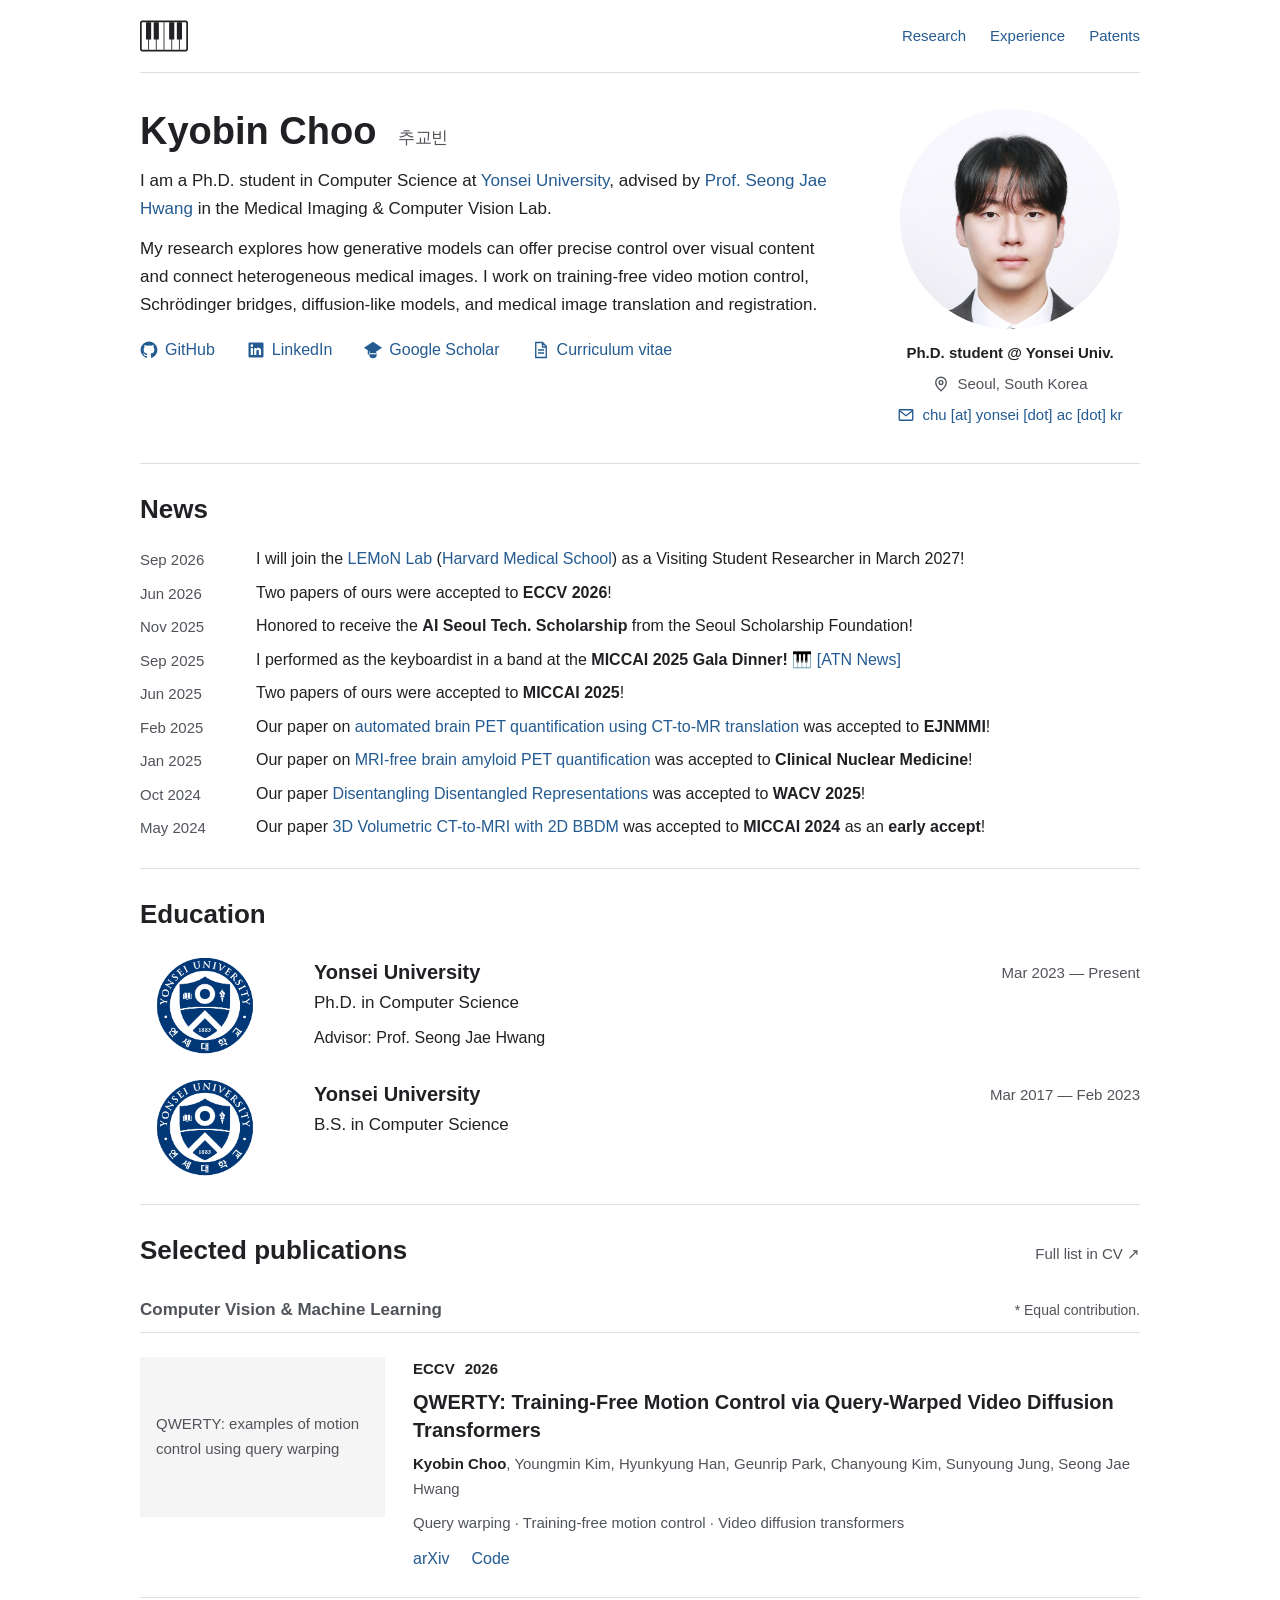
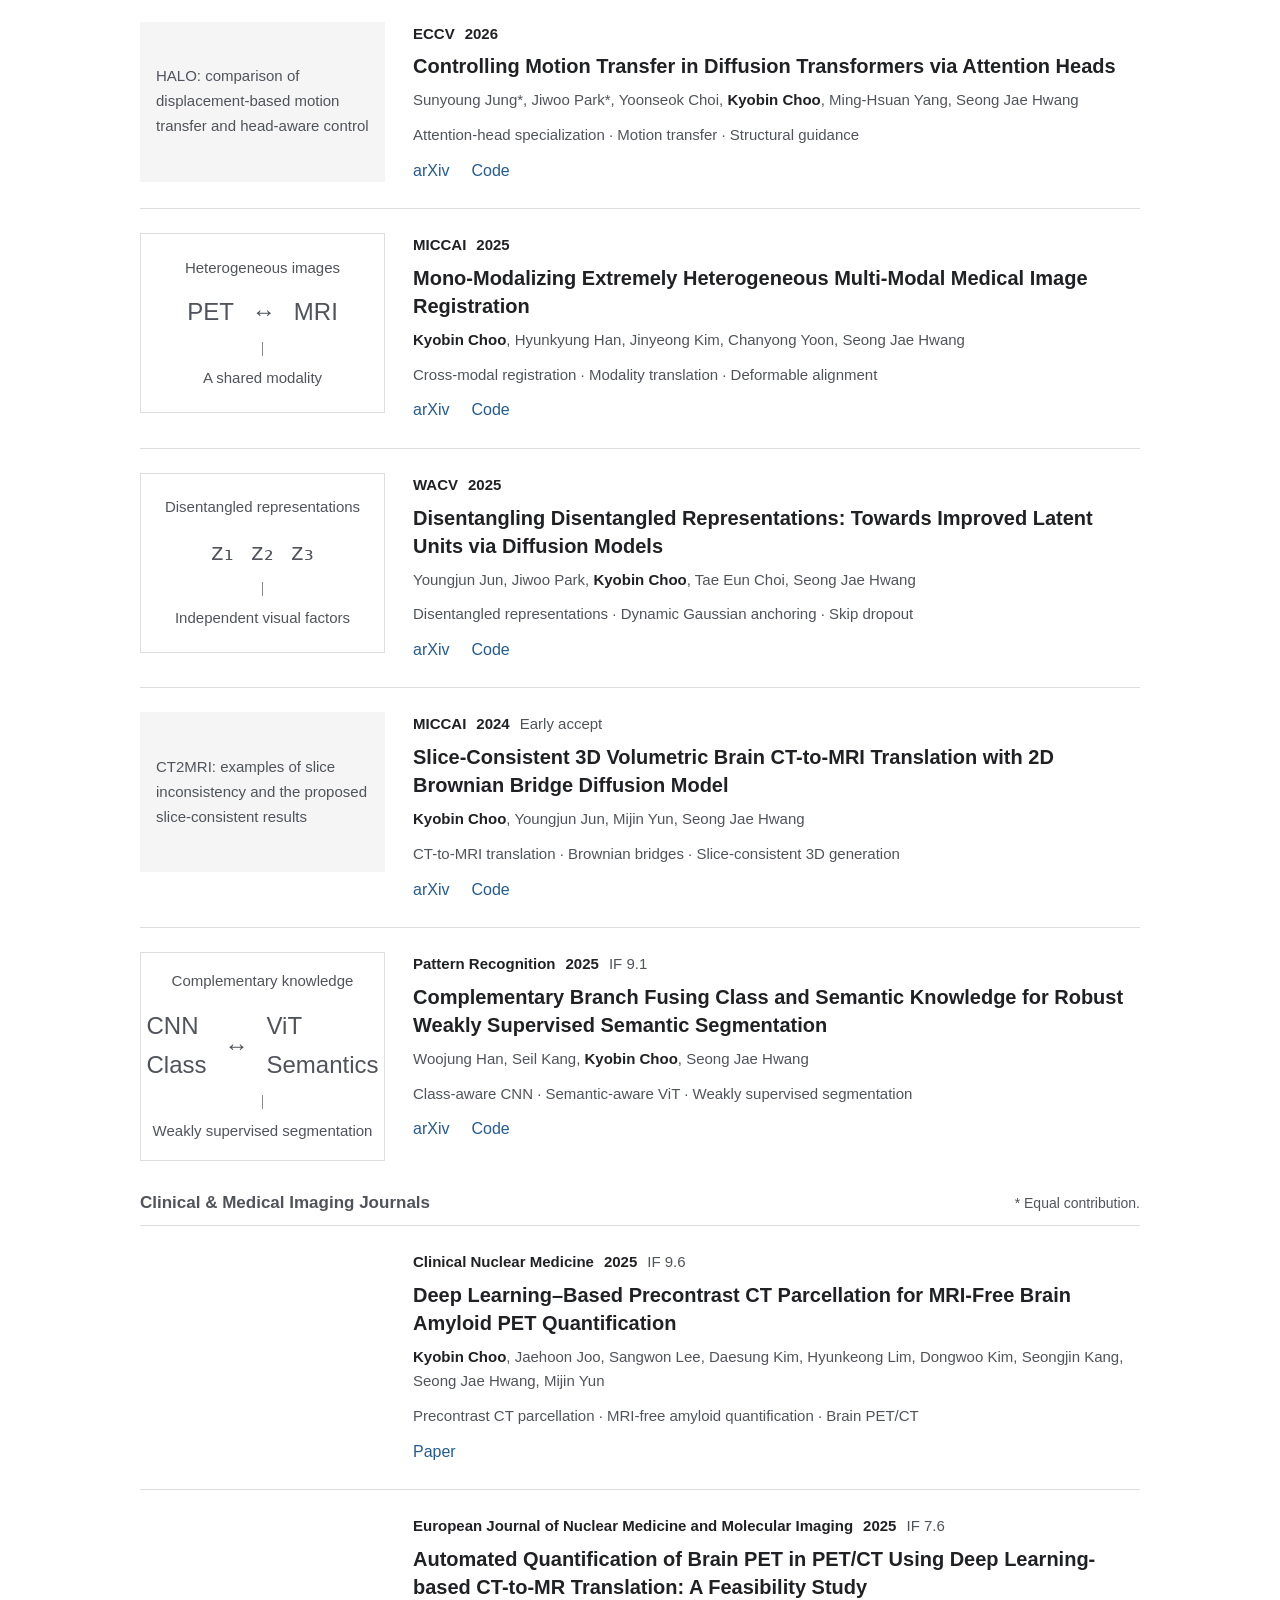
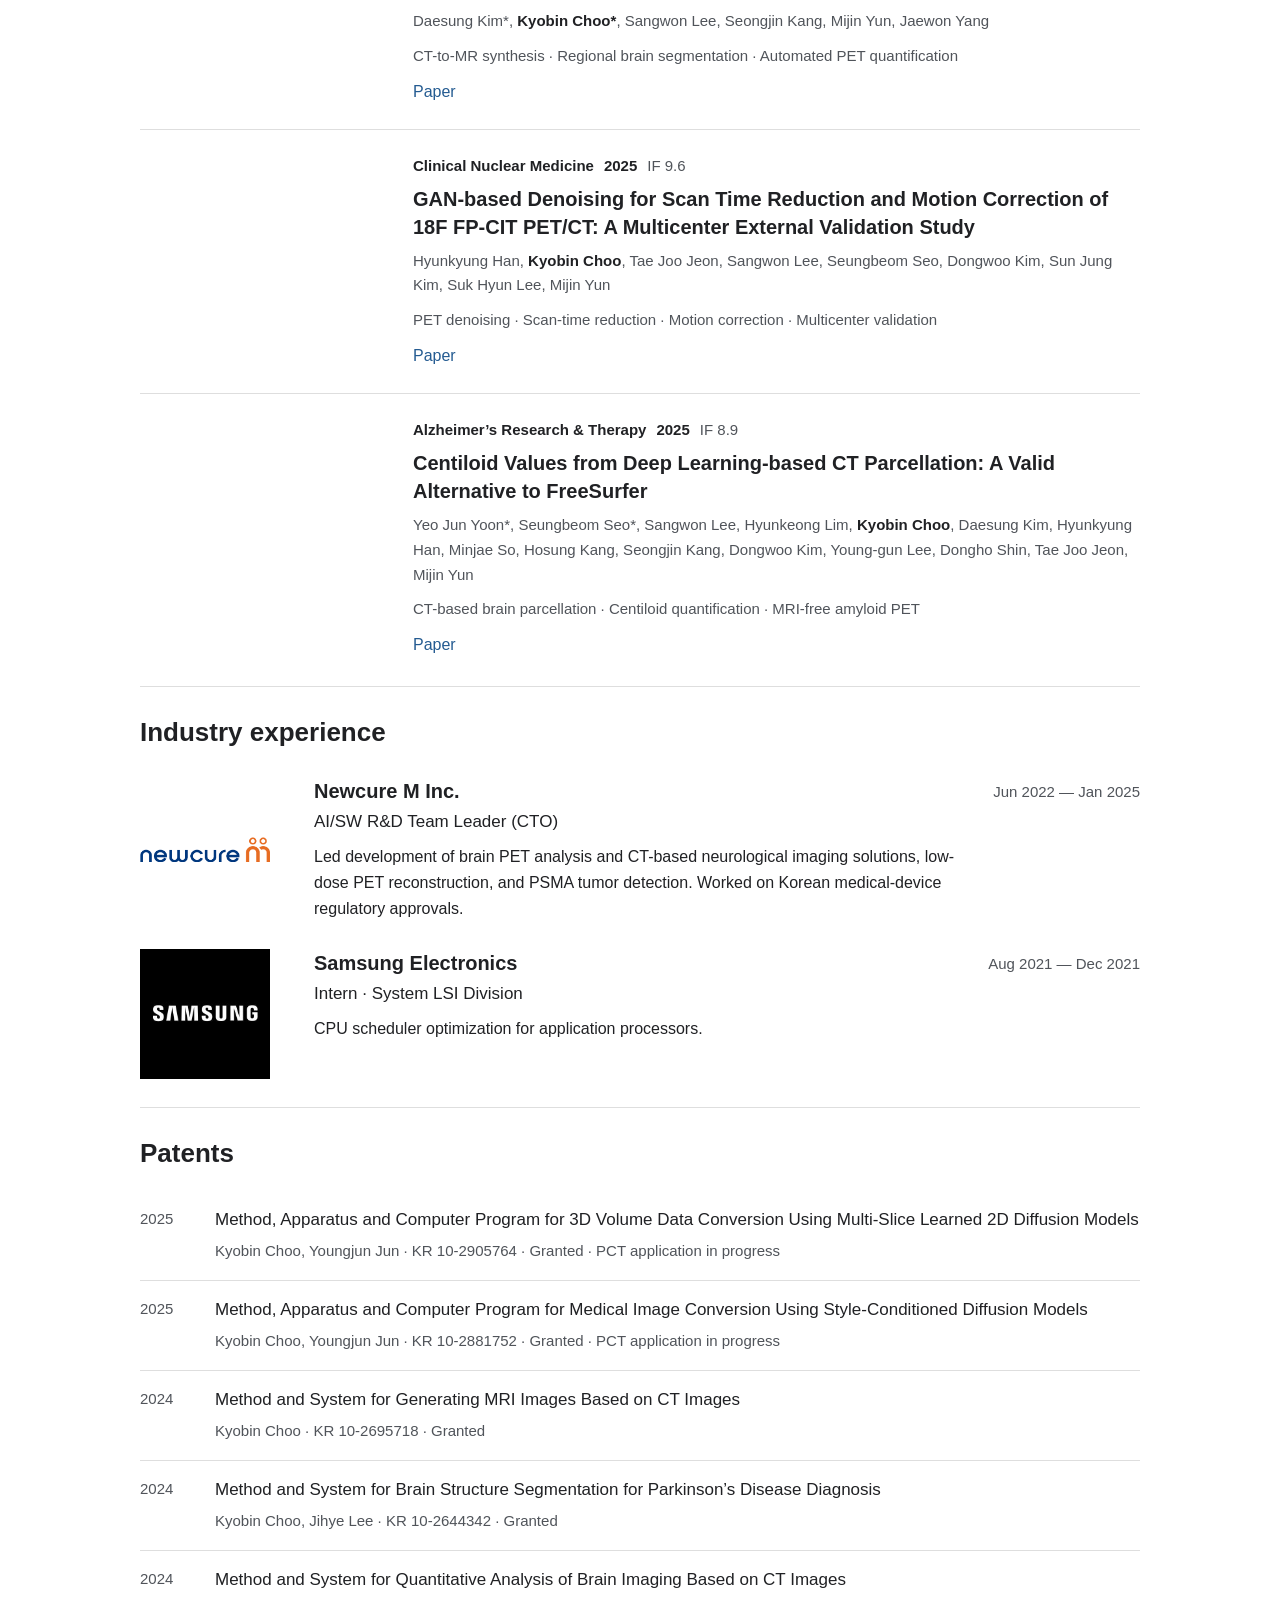
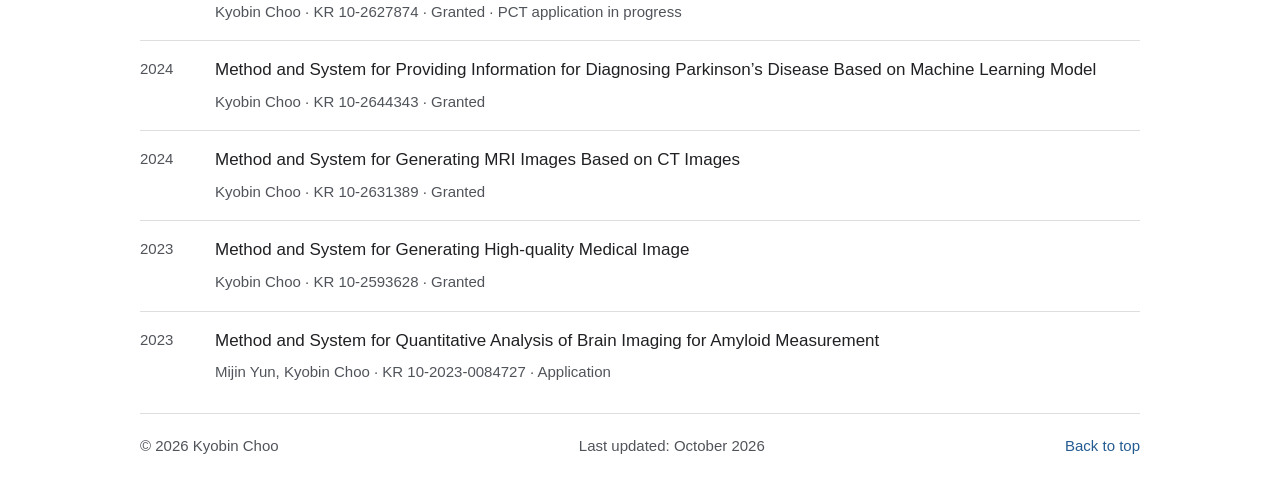
==== index.html @ 1f54c00f "Reverse clinical publication order" ====
<!doctype html>
<html lang="en">
<head>
  <meta charset="utf-8">
  <meta name="viewport" content="width=device-width, initial-scale=1">
  <meta name="description" content="Kyobin Choo is a Ph.D. student at Yonsei University researching controllable video generation, Schrödinger bridges, diffusion-like models, and medical image computing.">
  <meta name="theme-color" content="#ffffff">
  <meta property="og:title" content="Kyobin Choo — PhD Student, Computer Science">
  <meta property="og:description" content="Research in controllable video generation and medical image computing at Yonsei University.">
  <meta property="og:type" content="website">
  <meta property="og:url" content="https://ckbling.github.io/">
  <link rel="canonical" href="https://ckbling.github.io/">
  <link rel="icon" href="assets/mark_pinao.png" type="image/png">
  <link rel="stylesheet" href="assets/site.css?v=20261022-layout4">
  <script src="assets/site.js" defer></script>
  <script type="application/ld+json">
  {
    "@context": "https://schema.org",
    "@type": "ProfilePage",
    "mainEntity": {
      "@type": "Person",
      "name": "Kyobin Choo",
      "alternateName": "추교빈",
      "jobTitle": "PhD Student, Computer Science",
      "affiliation": {
        "@type": "CollegeOrUniversity",
        "name": "Yonsei University"
      },
      "sameAs": [
        "https://github.com/CKBling",
        "https://www.linkedin.com/in/kyobin-choo-ckbling/",
        "https://scholar.google.com/citations?user=AYoAnaUAAAAJ&hl=ko"
      ]
    }
  }
  </script>
  <title>Kyobin Choo — PhD Student, Computer Science</title>
</head>
<body>
  <a class="skip-link" href="#main">Skip to content</a>
  <header class="site-header wrap">
    <a class="wordmark" href="https://www.youtube.com/@mipi-work-in-progress" aria-label="MIPI — Work in Progress on YouTube"><svg class="piano-mark" viewBox="0 0 56 36" aria-hidden="true"><rect x="1" y="1" width="54" height="34" rx="2" fill="none" stroke="currentColor" stroke-width="2"/><path d="M10 2v32M19 2v32M28 2v32M37 2v32M46 2v32" stroke="currentColor"/><path d="M7 2h6v20H7zM16 2h6v20h-6zM34 2h6v20h-6zM43 2h6v20h-6z" fill="currentColor"/></svg></a>
    <nav aria-label="Main navigation">
      <a href="#research">Research</a><a href="#experience">Experience</a><a href="#patents">Patents</a>
    </nav>
  </header>
  <main id="main" class="wrap">
    <section id="about" class="hero" aria-labelledby="name">
      <div class="hero-copy">
        <h1 id="name">Kyobin Choo <span class="name-korean" lang="ko">추교빈</span></h1>
        <p class="bio">I am a Ph.D. student in Computer Science at <a href="https://www.yonsei.ac.kr/en_sc/">Yonsei University</a>, advised by <a href="https://micv.yonsei.ac.kr/">Prof. Seong Jae Hwang</a> in the Medical Imaging &amp; Computer Vision Lab.</p>
        <p class="bio">My research explores how generative models can offer precise control over visual content and connect heterogeneous medical images. I work on training-free video motion control, Schrödinger bridges, diffusion-like models, and medical image translation and registration.</p>
        <div class="contact-links" aria-label="Contact and profiles">
          <a href="https://github.com/CKBling"><svg class="icon" aria-hidden="true" focusable="false"><use href="assets/icons.svg#github"></use></svg>GitHub</a>
          <a href="https://www.linkedin.com/in/kyobin-choo-ckbling/"><svg class="icon" aria-hidden="true" focusable="false"><use href="assets/icons.svg#linkedin"></use></svg>LinkedIn</a>
          <a href="https://scholar.google.com/citations?user=AYoAnaUAAAAJ&amp;hl=ko" aria-label="Kyobin Choo on Google Scholar"><svg class="icon" aria-hidden="true" focusable="false"><use href="assets/icons.svg#scholar"></use></svg>Google Scholar</a>
          <a href="https://drive.google.com/file/d/1jb87jUH81ieTAjD-vCutzxhlF3PKn7EB/view?usp=sharing"><svg class="icon" aria-hidden="true" focusable="false"><use href="assets/icons.svg#document"></use></svg>Curriculum vitae</a>
        </div>
      </div>
      <figure class="portrait">
        <div class="portrait-frame">
          <img data-asset="portrait" src="assets/images/head_shot3.jpeg" alt="Portrait of Kyobin Choo" width="767" height="1024" fetchpriority="high" referrerpolicy="no-referrer">
        </div>
        <figcaption><span class="portrait-role">Ph.D. student @ Yonsei Univ.</span><span class="portrait-detail"><svg class="icon" aria-hidden="true" focusable="false"><use href="assets/icons.svg#location"></use></svg>Seoul, South Korea</span><a class="portrait-detail" href="mailto:chu@yonsei.ac.kr"><svg class="icon" aria-hidden="true" focusable="false"><use href="assets/icons.svg#email"></use></svg>chu [at] yonsei [dot] ac [dot] kr</a></figcaption>
      </figure>
      <!-- Research interests hidden for now:
      <ul class="interests" aria-label="Research interests" tabindex="0"><li>Medical imaging analysis</li><li>Schrödinger bridge</li><li>Image registration</li><li>Video generation</li></ul>
      -->
    </section>

    <section id="news" class="section news-section" aria-labelledby="news-title">
      <div class="section-label"><h2 id="news-title">News</h2></div>
      <ul class="news-list">
        <li><time datetime="2026-09">Sep 2026</time><p>I will join the <a href="https://lemon.martinos.org/">LEMoN Lab</a> (<a href="https://hms.harvard.edu/">Harvard Medical School</a>) as a Visiting Student Researcher in March 2027!</p></li>
        <li><time datetime="2026">Jun 2026</time><p>Two papers of ours were accepted to <strong>ECCV 2026</strong>!</p></li>
        <li><time datetime="2025-11">Nov 2025</time><p>Honored to receive the <strong>AI Seoul Tech. Scholarship</strong> from the Seoul Scholarship Foundation!</p></li>
        <li><time datetime="2025-09">Sep 2025</time><p>I performed as the keyboardist in a band at the <strong>MICCAI 2025 Gala Dinner!</strong> 🎹  <a href="https://www.atnnews.co.kr/news/articleView.html?idxno=106188">  [ATN News]</a></p></li>
        <li><time datetime="2025">Jun 2025</time><p>Two papers of ours were accepted to <strong>MICCAI 2025</strong>!</p></li>
        <li><time datetime="2025">Feb 2025</time><p>Our paper on <a href="#pet-quantification">automated brain PET quantification using CT-to-MR translation</a> was accepted to <strong>EJNMMI</strong>!</p></li>
        <li><time datetime="2025">Jan 2025</time><p>Our paper on <a href="#amyloid-parcellation">MRI-free brain amyloid PET quantification</a> was accepted to <strong>Clinical Nuclear Medicine</strong>!</p></li>
        <li><time datetime="2025">Oct 2024</time><p>Our paper <a href="#disentangling">Disentangling Disentangled Representations</a> was accepted to <strong>WACV 2025</strong>!</p></li>
        <li><time datetime="2024">May 2024</time><p>Our paper <a href="#ct2mri">3D Volumetric CT-to-MRI with 2D BBDM</a> was accepted to <strong>MICCAI 2024</strong> as an <strong>early accept</strong>!</p></li>
      </ul>
    </section>

    <section id="education" class="section" aria-labelledby="education-title">
      <div class="section-label"><h2 id="education-title">Education</h2></div>
      <div class="timeline">
        <article class="timeline-entry education-entry"><span class="school-logo"><img src="assets/images/yonsei-logo.jpg" alt="Yonsei University emblem" width="1440" height="1712" loading="lazy"></span><div class="timeline-copy"><h3>Yonsei University</h3><p class="role">Ph.D. in Computer Science</p><p class="entry-detail">Advisor: Prof. Seong Jae Hwang</p></div><p class="date-range">Mar 2023 — Present</p></article>
        <article class="timeline-entry education-entry"><span class="school-logo"><img src="assets/images/yonsei-logo.jpg" alt="Yonsei University emblem" width="1440" height="1712" loading="lazy"></span><div class="timeline-copy"><h3>Yonsei University</h3><p class="role">B.S. in Computer Science</p></div><p class="date-range">Mar 2017 — Feb 2023</p></article>
      </div>
    </section>

    <section id="research" class="section research-section" aria-labelledby="research-title">
      <div class="section-heading"><div class="section-label"><h2 id="research-title">Selected publications</h2></div><a class="quiet-link" href="https://drive.google.com/file/d/1jb87jUH81ieTAjD-vCutzxhlF3PKn7EB/view?usp=sharing">Full list in CV <span aria-hidden="true">↗</span></a></div>
      <div class="publication-category-heading"><h3 class="publication-category">Computer Vision &amp; Machine Learning</h3><p class="publication-note">* Equal contribution.</p></div>
      <div class="publications">
        <article id="qwerty" class="publication">
          <a class="paper-visual" href="https://arxiv.org/abs/2607.01869" aria-label="Read QWERTY on arXiv">
            <img data-asset="qwerty" src="https://arxiv.org/html/2607.01869v1/_fig_1.png" alt="QWERTY: examples of motion control using query warping" width="600" height="380" loading="lazy">
          </a>
          <div class="paper-copy"><p class="venue">ECCV <span>2026</span></p><h4><a href="https://arxiv.org/abs/2607.01869">QWERTY: Training-Free Motion Control via Query-Warped Video Diffusion Transformers</a></h4><p class="authors"><strong>Kyobin Choo</strong>, Youngmin Kim, Hyunkyung Han, Geunrip Park, Chanyoung Kim, Sunyoung Jung, Seong Jae Hwang</p><p class="paper-keywords">Query warping · Training-free motion control · Video diffusion transformers</p><div class="paper-links"><a href="https://arxiv.org/abs/2607.01869">arXiv</a><a href="https://github.com/MICV-yonsei/QWERTY">Code</a></div></div>
        </article>
        <article id="halo" class="publication">
          <a class="paper-visual" href="https://arxiv.org/abs/2607.11081" aria-label="Read HALO on arXiv">
            <img data-asset="halo" src="https://sunyj-hxppy.github.io/halo/static/images/fig2_final.png" alt="HALO: comparison of displacement-based motion transfer and head-aware control" width="600" height="380" loading="lazy">
          </a>
          <div class="paper-copy"><p class="venue">ECCV <span>2026</span></p><h4><a href="https://arxiv.org/abs/2607.11081">Controlling Motion Transfer in Diffusion Transformers via Attention Heads</a></h4><p class="authors">Sunyoung Jung*, Jiwoo Park*, Yoonseok Choi, <strong>Kyobin Choo</strong>, Ming-Hsuan Yang, Seong Jae Hwang</p><p class="paper-keywords">Attention-head specialization · Motion transfer · Structural guidance</p><div class="paper-links"><a href="https://arxiv.org/abs/2607.11081">arXiv</a><a href="https://github.com/SunYJ-hxppy/HALO-Official-code">Code</a></div></div>
        </article>
        <article id="m2m" class="publication">
          <a class="paper-visual diagram-visual" href="https://arxiv.org/abs/2506.15596" aria-label="Read M2M-Reg on arXiv">
            <div class="concept" aria-hidden="true"><span class="concept-overline">Heterogeneous images</span><div class="concept-pair"><span>PET</span><span class="connector">↔</span><span>MRI</span></div><span class="concept-line"></span><span class="concept-target">A shared modality</span></div>
          </a>
          <div class="paper-copy"><p class="venue">MICCAI <span>2025</span></p><h4><a href="https://arxiv.org/abs/2506.15596">Mono-Modalizing Extremely Heterogeneous Multi-Modal Medical Image Registration</a></h4><p class="authors"><strong>Kyobin Choo</strong>, Hyunkyung Han, Jinyeong Kim, Chanyong Yoon, Seong Jae Hwang</p><p class="paper-keywords">Cross-modal registration · Modality translation · Deformable alignment</p><div class="paper-links"><a href="https://arxiv.org/abs/2506.15596">arXiv</a><a href="https://github.com/MICV-yonsei/M2M-Reg">Code</a></div></div>
        </article>
        <article id="disentangling" class="publication">
          <a class="paper-visual diagram-visual latent-visual" href="https://arxiv.org/abs/2410.23820" aria-label="Read Disentangling Disentangled Representations on arXiv">
            <div class="concept" aria-hidden="true"><span class="concept-overline">Disentangled representations</span><div class="latent-units"><span>z₁</span><span>z₂</span><span>z₃</span></div><span class="concept-line"></span><span class="concept-target">Independent visual factors</span></div>
          </a>
          <div class="paper-copy"><p class="venue">WACV <span>2025</span></p><h4><a href="https://arxiv.org/abs/2410.23820">Disentangling Disentangled Representations: Towards Improved Latent Units via Diffusion Models</a></h4><p class="authors">Youngjun Jun, Jiwoo Park, <strong>Kyobin Choo</strong>, Tae Eun Choi, Seong Jae Hwang</p><p class="paper-keywords">Disentangled representations · Dynamic Gaussian anchoring · Skip dropout</p><div class="paper-links"><a href="https://arxiv.org/abs/2410.23820">arXiv</a><a href="https://github.com/youngjun-jun/dis-dis">Code</a></div></div>
        </article>
        <article id="ct2mri" class="publication">
          <a class="paper-visual" href="https://arxiv.org/abs/2407.05059" aria-label="Read CT2MRI on arXiv">
            <img data-asset="ct2mri" src="https://micv-yonsei.github.io/ct2mri2024/static/images/fig_1.png" alt="CT2MRI: examples of slice inconsistency and the proposed slice-consistent results" width="600" height="380" loading="lazy">
          </a>
          <div class="paper-copy"><p class="venue">MICCAI <span>2024</span><span class="distinction">Early accept</span></p><h4><a href="https://arxiv.org/abs/2407.05059">Slice-Consistent 3D Volumetric Brain CT-to-MRI Translation with 2D Brownian Bridge Diffusion Model</a></h4><p class="authors"><strong>Kyobin Choo</strong>, Youngjun Jun, Mijin Yun, Seong Jae Hwang</p><p class="paper-keywords">CT-to-MRI translation · Brownian bridges · Slice-consistent 3D generation</p><div class="paper-links"><a href="https://arxiv.org/abs/2407.05059">arXiv</a><a href="https://github.com/MICV-yonsei/CT2MRI">Code</a></div></div>
        </article>
        <article id="cobra" class="publication">
          <a class="paper-visual diagram-visual" href="https://arxiv.org/abs/2403.08801" aria-label="Read CoBra on arXiv">
            <div class="concept" aria-hidden="true"><span class="concept-overline">Complementary knowledge</span><div class="concept-pair"><span>CNN<br>Class</span><span class="connector">↔</span><span>ViT<br>Semantics</span></div><span class="concept-line"></span><span class="concept-target">Weakly supervised segmentation</span></div>
          </a>
          <div class="paper-copy"><p class="venue">Pattern Recognition <span>2025</span><span class="distinction">IF 9.1</span></p><h4><a href="https://arxiv.org/abs/2403.08801">Complementary Branch Fusing Class and Semantic Knowledge for Robust Weakly Supervised Semantic Segmentation</a></h4><p class="authors">Woojung Han, Seil Kang, <strong>Kyobin Choo</strong>, Seong Jae Hwang</p><p class="paper-keywords">Class-aware CNN · Semantic-aware ViT · Weakly supervised segmentation</p><div class="paper-links"><a href="https://arxiv.org/abs/2403.08801">arXiv</a><a href="https://github.com/MICV-yonsei/Cobra">Code</a></div></div>
        </article>
      </div>
      <div class="publication-category-heading"><h3 class="publication-category">Clinical &amp; Medical Imaging Journals</h3><p class="publication-note">* Equal contribution.</p></div>
      <div class="publications clinical-publications">
        <article id="amyloid-parcellation" class="publication journal-publication">
          <div class="paper-visual paper-visual-pending" aria-hidden="true"><!-- Future image: assets/images/publications/clinical/amyloid-parcellation.png --></div>
          <div class="paper-copy"><p class="venue">Clinical Nuclear Medicine <span>2025</span><span class="distinction">IF 9.6</span></p><h4><a href="https://doi.org/10.1097/RLU.0000000000005652">Deep Learning–Based Precontrast CT Parcellation for MRI-Free Brain Amyloid PET Quantification</a></h4><p class="authors"><strong>Kyobin Choo</strong>, Jaehoon Joo, Sangwon Lee, Daesung Kim, Hyunkeong Lim, Dongwoo Kim, Seongjin Kang, Seong Jae Hwang, Mijin Yun</p><p class="paper-keywords">Precontrast CT parcellation · MRI-free amyloid quantification · Brain PET/CT</p><div class="paper-links"><a href="https://doi.org/10.1097/RLU.0000000000005652">Paper</a></div></div>
        </article>
        <article id="pet-quantification" class="publication journal-publication">
          <div class="paper-visual paper-visual-pending" aria-hidden="true"><!-- Future image: assets/images/publications/clinical/pet-quantification.png --></div>
          <div class="paper-copy"><p class="venue">European Journal of Nuclear Medicine and Molecular Imaging <span>2025</span><span class="distinction">IF 7.6</span></p><h4><a href="https://doi.org/10.1007/s00259-025-07132-2">Automated Quantification of Brain PET in PET/CT Using Deep Learning-based CT-to-MR Translation: A Feasibility Study</a></h4><p class="authors">Daesung Kim*, <strong>Kyobin Choo*</strong>, Sangwon Lee, Seongjin Kang, Mijin Yun, Jaewon Yang</p><p class="paper-keywords">CT-to-MR synthesis · Regional brain segmentation · Automated PET quantification</p><div class="paper-links"><a href="https://doi.org/10.1007/s00259-025-07132-2">Paper</a></div></div>
        </article>
        <article id="pet-denoising" class="publication journal-publication">
          <div class="paper-visual paper-visual-pending" aria-hidden="true"><!-- Future image: assets/images/publications/clinical/pet-denoising.png --></div>
          <div class="paper-copy"><p class="venue">Clinical Nuclear Medicine <span>2025</span><span class="distinction">IF 9.6</span></p><h4><a href="https://doi.org/10.1097/RLU.0000000000006040">GAN-based Denoising for Scan Time Reduction and Motion Correction of 18F FP-CIT PET/CT: A Multicenter External Validation Study</a></h4><p class="authors">Hyunkyung Han, <strong>Kyobin Choo</strong>, Tae Joo Jeon, Sangwon Lee, Seungbeom Seo, Dongwoo Kim, Sun Jung Kim, Suk Hyun Lee, Mijin Yun</p><p class="paper-keywords">PET denoising · Scan-time reduction · Motion correction · Multicenter validation</p><div class="paper-links"><a href="https://doi.org/10.1097/RLU.0000000000006040">Paper</a></div></div>
        </article>
        <article id="centiloid" class="publication journal-publication">
          <div class="paper-visual paper-visual-pending" aria-hidden="true"><!-- Future image: assets/images/publications/clinical/centiloid.png --></div>
          <div class="paper-copy"><p class="venue">Alzheimer’s Research &amp; Therapy <span>2025</span><span class="distinction">IF 8.9</span></p><h4><a href="https://doi.org/10.1186/s13195-025-01860-1">Centiloid Values from Deep Learning-based CT Parcellation: A Valid Alternative to FreeSurfer</a></h4><p class="authors">Yeo Jun Yoon*, Seungbeom Seo*, Sangwon Lee, Hyunkeong Lim, <strong>Kyobin Choo</strong>, Daesung Kim, Hyunkyung Han, Minjae So, Hosung Kang, Seongjin Kang, Dongwoo Kim, Young-gun Lee, Dongho Shin, Tae Joo Jeon, Mijin Yun</p><p class="paper-keywords">CT-based brain parcellation · Centiloid quantification · MRI-free amyloid PET</p><div class="paper-links"><a href="https://doi.org/10.1186/s13195-025-01860-1">Paper</a></div></div>
        </article>
      </div>
    </section>

    <section id="experience" class="section" aria-labelledby="experience-title">
      <div class="section-label"><h2 id="experience-title">Industry experience</h2></div>
      <div class="timeline">
        <article class="timeline-entry"><span class="company-logo newcurem-logo"><img src="assets/images/newcurem_logo.png" alt="Newcure M logo" width="449" height="88" loading="lazy"></span><div class="timeline-copy"><h3>Newcure M Inc.</h3><p class="role">AI/SW R&amp;D Team Leader (CTO)</p><p class="entry-detail">Led development of brain PET analysis and CT-based neurological imaging solutions, low-dose PET reconstruction, and PSMA tumor detection. Worked on Korean medical-device regulatory approvals.</p></div><p class="date-range">Jun 2022 — Jan 2025</p></article>
        <article class="timeline-entry"><span class="company-logo samsung-logo"><img src="assets/images/samsung_logo.jpeg" alt="Samsung logo" width="200" height="200" loading="lazy"></span><div class="timeline-copy"><h3>Samsung Electronics</h3><p class="role">Intern · System LSI Division</p><p class="entry-detail">CPU scheduler optimization for application processors.</p></div><p class="date-range">Aug 2021 — Dec 2021</p></article>
      </div>
    </section>

    <section id="patents" class="section" aria-labelledby="patents-title">
      <div class="section-heading"><div class="section-label"><h2 id="patents-title">Patents</h2></div></div>
      <ol class="patent-list">
        <li><span class="patent-year">2025</span><div><h3><a href="https://patents.google.com/patent/KR102905764B1/en">Method, Apparatus and Computer Program for 3D Volume Data Conversion Using Multi-Slice Learned 2D Diffusion Models</a></h3><p>Kyobin Choo, Youngjun Jun <span>· KR 10-2905764 · Granted · PCT application in progress</span></p></div></li>
        <li><span class="patent-year">2025</span><div><h3><a href="https://patents.google.com/patent/KR102881752B1/ko">Method, Apparatus and Computer Program for Medical Image Conversion Using Style-Conditioned Diffusion Models</a></h3><p>Kyobin Choo, Youngjun Jun <span>· KR 10-2881752 · Granted · PCT application in progress</span></p></div></li>
        <li><span class="patent-year">2024</span><div><h3><a href="https://patents.google.com/patent/KR102695718B1/en">Method and System for Generating MRI Images Based on CT Images</a></h3><p>Kyobin Choo <span>· KR 10-2695718 · Granted</span></p></div></li>
        <li><span class="patent-year">2024</span><div><h3><a href="https://patents.google.com/patent/KR102644342B1/en">Method and System for Brain Structure Segmentation for Parkinson’s Disease Diagnosis</a></h3><p>Kyobin Choo, Jihye Lee <span>· KR 10-2644342 · Granted</span></p></div></li>
        <li><span class="patent-year">2024</span><div><h3><a href="https://patents.google.com/patent/KR102627874B1/en">Method and System for Quantitative Analysis of Brain Imaging Based on CT Images</a></h3><p>Kyobin Choo <span>· KR 10-2627874 · Granted · PCT application in progress</span></p></div></li>
        <li><span class="patent-year">2024</span><div><h3><a href="https://patents.google.com/patent/KR102644343B1/ko">Method and System for Providing Information for Diagnosing Parkinson’s Disease Based on Machine Learning Model</a></h3><p>Kyobin Choo <span>· KR 10-2644343 · Granted</span></p></div></li>
        <li><span class="patent-year">2024</span><div><h3><a href="https://patents.google.com/patent/KR102631389B1/ko">Method and System for Generating MRI Images Based on CT Images</a></h3><p>Kyobin Choo <span>· KR 10-2631389 · Granted</span></p></div></li>
        <li><span class="patent-year">2023</span><div><h3><a href="https://patents.google.com/patent/KR102593628B1/en">Method and System for Generating High-quality Medical Image</a></h3><p>Kyobin Choo <span>· KR 10-2593628 · Granted</span></p></div></li>
        <li><span class="patent-year">2023</span><div><h3><a href="https://patents.google.com/patent/KR20240105189A/en">Method and System for Quantitative Analysis of Brain Imaging for Amyloid Measurement</a></h3><p>Mijin Yun, Kyobin Choo <span>· KR 10-2023-0084727 · Application</span></p></div></li>
      </ol>
    </section>
  </main>
  <footer class="site-footer wrap"><span>© 2026 Kyobin Choo</span><span>Last updated: <time datetime="2026-10">October 2026</time></span><a href="#about">Back to top</a></footer>
</body>
</html>
---- assets/site.css ----
:root {
  --ink: #202124;
  --muted: #50545a;
  --accent: #245b91;
  --line: #dedede;
  font-family: Arial, Helvetica, sans-serif;
  color: var(--ink);
  background: #fff;
  font-size: 17px;
  line-height: 1.65;
}
* { box-sizing: border-box; }
html { scroll-padding-top: 20px; }
body { margin: 0; }
p, h1, h2, h3, h4, figure { margin: 0; }
a { color: var(--accent); text-decoration: none; text-underline-offset: 3px; }
a:hover { text-decoration: underline; }
a:focus-visible { outline: 2px solid var(--accent); outline-offset: 4px; }
img { display: block; max-width: 100%; }
strong { font-weight: 600; }
.wrap { width: min(1000px, calc(100% - 64px)); margin-inline: auto; }
.skip-link { position: absolute; left: 16px; top: -100px; background: white; padding: 10px; }
.skip-link:focus { top: 10px; }
.site-header { display: flex; justify-content: space-between; align-items: center; gap: 20px; padding: 20px 0; border-bottom: 1px solid var(--line); }
.wordmark { display: inline-flex; color: var(--ink); }
.piano-mark { width: 48px; height: 32px; }
.site-header nav { display: flex; flex-wrap: wrap; gap: 12px 24px; font-size: 15px; }
.hero { display: grid; grid-template-columns: minmax(0, 1fr) 260px; gap: 40px; padding: 36px 0; align-items: start; }
h1 { font-size: 38px; line-height: 1.2; font-weight: 600; }
.name-korean { margin-left: 0.65em; color: var(--muted); font-family: "Noto Sans KR", "Apple SD Gothic Neo", "Malgun Gothic", "Noto Sans CJK KR", sans-serif; font-size: 0.46em; font-weight: 400; letter-spacing: -0.025em; white-space: nowrap; vertical-align: 0.08em; }
.bio { margin-top: 12px; }
.interests { display: flex; flex-wrap: nowrap; gap: 18px; grid-column: 1 / -1; width: 100%; min-width: 0; overflow-x: auto; padding: 0 0 4px; margin: 0; list-style: none; font-size: 16px; color: var(--muted); }
.interests li { flex: 0 0 auto; }
.interests:focus-visible { outline: 2px solid var(--accent); outline-offset: 4px; }
.contact-links { display: flex; flex-wrap: wrap; gap: 8px 32px; font-size: 16px; margin-top: 18px; }
.portrait { padding-top: 0; }
.portrait-frame { overflow: hidden; border-radius: 50%; width: 220px; height: 220px; position: relative; margin-inline: auto; }
.portrait img { position: absolute; width: 100%; max-width: none; height: 100%; object-fit: cover; object-position: center top; left: 0; top: 0; }
.portrait figcaption { display: grid; justify-items: center; text-align: center; gap: 6px; font-size: 15px; color: var(--muted); margin-top: 12px; }
.icon { width: 18px; height: 18px; flex: 0 0 18px; fill: currentColor; }
.contact-links a, .portrait-detail { display: inline-flex; align-items: center; gap: 7px; }
.portrait-detail { white-space: normal; }
.portrait-role { font-weight: 600; color: var(--ink); }
.school-logo, .company-logo { display: flex; align-items: center; justify-content: center; width: 96px; height: 96px; overflow: hidden; position: relative; justify-self: center; align-self: center; }
.school-logo img { position: absolute; width: 160%; max-width: none; height: auto; left: -29%; top: -43%; }
.company-logo { width: 130px; }
.company-logo img { width: 100%; height: auto; max-height: 100%; object-fit: contain; }
.samsung-logo { width: 130px; height: auto; overflow: visible; }
.samsung-logo img { width: 130px; max-height: none; }
.section { border-top: 1px solid var(--line); padding: 28px 0; }
h2 { font-size: 26px; line-height: 1.35; font-weight: 600; }
.section-heading { display: flex; flex-wrap: wrap; align-items: baseline; justify-content: space-between; gap: 10px 24px; }
.quiet-link, .section-meta, .section-intro { font-size: 15px; color: var(--muted); }
.section-intro { margin-top: 10px; }
.news-list { list-style: none; padding: 0; margin: 20px 0 0; display: grid; gap: 9px; }
.news-list li { display: grid; grid-template-columns: 100px minmax(0, 1fr); gap: 16px; font-size: 16px; line-height: 1.5; }
.news-list time { font-size: 15px; color: var(--muted); padding-top: 2px; }
.publication-category-heading { display: flex; flex-wrap: wrap; align-items: baseline; justify-content: space-between; gap: 8px 24px; margin-top: 30px; padding-bottom: 10px; border-bottom: 1px solid var(--line); }
.publication-category { font-size: 17px; font-weight: 600; color: var(--muted); }
.publications { margin-top: 24px; }
.paper-visual-pending { min-height: 180px; }
.publication { display: grid; grid-template-columns: 245px minmax(0, 1fr); gap: 28px; padding: 24px 0; border-bottom: 1px solid var(--line); align-items: start; }
.publication:first-child { padding-top: 0; }
.publication:last-child { border-bottom: 0; padding-bottom: 0; }
.paper-visual { display: flex; flex-direction: column; justify-content: center; min-width: 0; color: var(--muted); }
.paper-visual img { width: 100%; height: 180px; object-fit: contain; }
.venue { display: flex; flex-wrap: wrap; gap: 6px 10px; font-size: 15px; font-weight: 600; margin-bottom: 6px; }
.venue .distinction { font-weight: 400; color: var(--muted); }
h3, h4 { font-size: 20px; line-height: 1.4; font-weight: 600; }
.paper-copy h4 a, .patent-list h3 a { color: var(--ink); }
.paper-copy h4 a:hover, .patent-list h3 a:hover { color: var(--accent); }
.authors { font-size: 15px; line-height: 1.65; margin-top: 8px; color: var(--muted); }
.authors strong { color: var(--ink); }
.paper-keywords { font-size: 15px; color: var(--muted); margin-top: 10px; }
.paper-links { display: flex; flex-wrap: wrap; gap: 10px 22px; margin-top: 10px; font-size: 16px; }
.publication-note { font-size: 14px; color: var(--muted); margin-left: auto; text-align: right; }
.concept { display: flex; flex-direction: column; align-items: center; justify-content: center; padding: 16px 8px; min-height: 180px; border: 1px solid var(--line); }
.concept-overline, .concept-target { font-size: 15px; text-align: center; }
.concept-pair { display: flex; align-items: center; gap: 18px; font-size: 24px; margin-top: 12px; }
.concept-line { width: 1px; height: 14px; background: #888; margin: 10px 0; }
.latent-units { display: flex; gap: 18px; font-size: 24px; margin-top: 12px; }
.timeline { margin-top: 20px; }
.timeline-entry { display: grid; grid-template-columns: 130px minmax(0, 1fr) max-content; column-gap: 24px; margin-top: 26px; align-items: start; }
.timeline-copy { min-width: 0; margin-left: 20px; }
.current-status { display: block; margin-top: 4px; }
.date-range { font-size: 15px; color: var(--muted); padding-top: 3px; text-align: right; white-space: nowrap; }
.role { font-size: 17px; margin-top: 3px; }
.entry-detail { font-size: 16px; margin-top: 8px; }
.patent-list { list-style: none; padding: 0; margin: 20px 0 0; }
.patent-list li { display: grid; grid-template-columns: 55px minmax(0, 1fr); gap: 20px; padding: 16px 0; border-bottom: 1px solid var(--line); }
.patent-list li:last-child { border: 0; padding-bottom: 0; }
.patent-year { font-size: 15px; color: var(--muted); }
.patent-list h3 { font-size: 17px; line-height: 1.55; font-weight: 500; }
.patent-list p { font-size: 15px; margin-top: 6px; color: var(--muted); }
.patent-search { font-size: 15px; }
.site-footer { display: flex; flex-wrap: wrap; justify-content: space-between; gap: 12px; border-top: 1px solid var(--line); padding: 20px 0; font-size: 15px; color: var(--muted); }
.image-fallback { display: flex; align-items: center; justify-content: center; padding: 16px; min-height: 160px; font-size: 15px; background: #f5f5f5; }
@media (max-width: 1000px) {
  .timeline-copy { margin-left: 5px; }
}
@media (max-width: 800px) {
  .timeline-copy { margin-left: 0; }
  .hero { grid-template-columns: minmax(0, 1fr) 240px; gap: 24px; }
  .publication { grid-template-columns: 200px minmax(0, 1fr); gap: 24px; }
  .timeline-entry { grid-template-columns: 80px minmax(0, 1fr); gap: 8px 16px; }
  .school-logo, .company-logo { width: 80px; height: 80px; grid-row: span 2; }
  .samsung-logo { width: 112px; height: auto; }
  .samsung-logo img { width: 112px; }
  .date-range { grid-column: 2; justify-self: end; }
}
@media (max-width: 600px) {
  .wrap { width: calc(100% - 36px); }
  .site-header { flex-direction: column; align-items: flex-start; gap: 10px; padding: 16px 0; }
  .site-header nav { gap: 10px 20px; }
  .hero { display: flex; flex-direction: column; gap: 24px; padding: 28px 0; }
  h1 { font-size: 34px; }
  .portrait { width: min(260px, 100%); padding: 0; }
  .portrait-frame { width: 200px; height: 200px; margin-inline: auto; }
  .portrait figcaption { width: 100%; }
  h2 { font-size: 24px; }
  .news-list li { grid-template-columns: 1fr; gap: 2px; }
  .publication { grid-template-columns: 1fr; gap: 16px; }
  .paper-visual { max-width: 360px; }
  .paper-visual-pending { display: none; }
  .paper-visual img { height: auto; max-height: 240px; }
  .timeline-entry { grid-template-columns: 72px minmax(0, 1fr); gap: 8px 12px; }
  .school-logo, .company-logo { width: 72px; height: 72px; }
  .samsung-logo { width: 86px; height: auto; }
  .samsung-logo img { width: 86px; }
  .patent-list li { grid-template-columns: 1fr; gap: 5px; }
  .patent-list p span { display: block; }
}
@media print {
  .wrap { width: 100%; }
  .site-header, .skip-link, .site-footer { display: none; }
  .hero { padding-top: 0; }
  .section { padding: 18px 0; }
  .publication, .timeline-entry, .patent-list li { break-inside: avoid; }
}
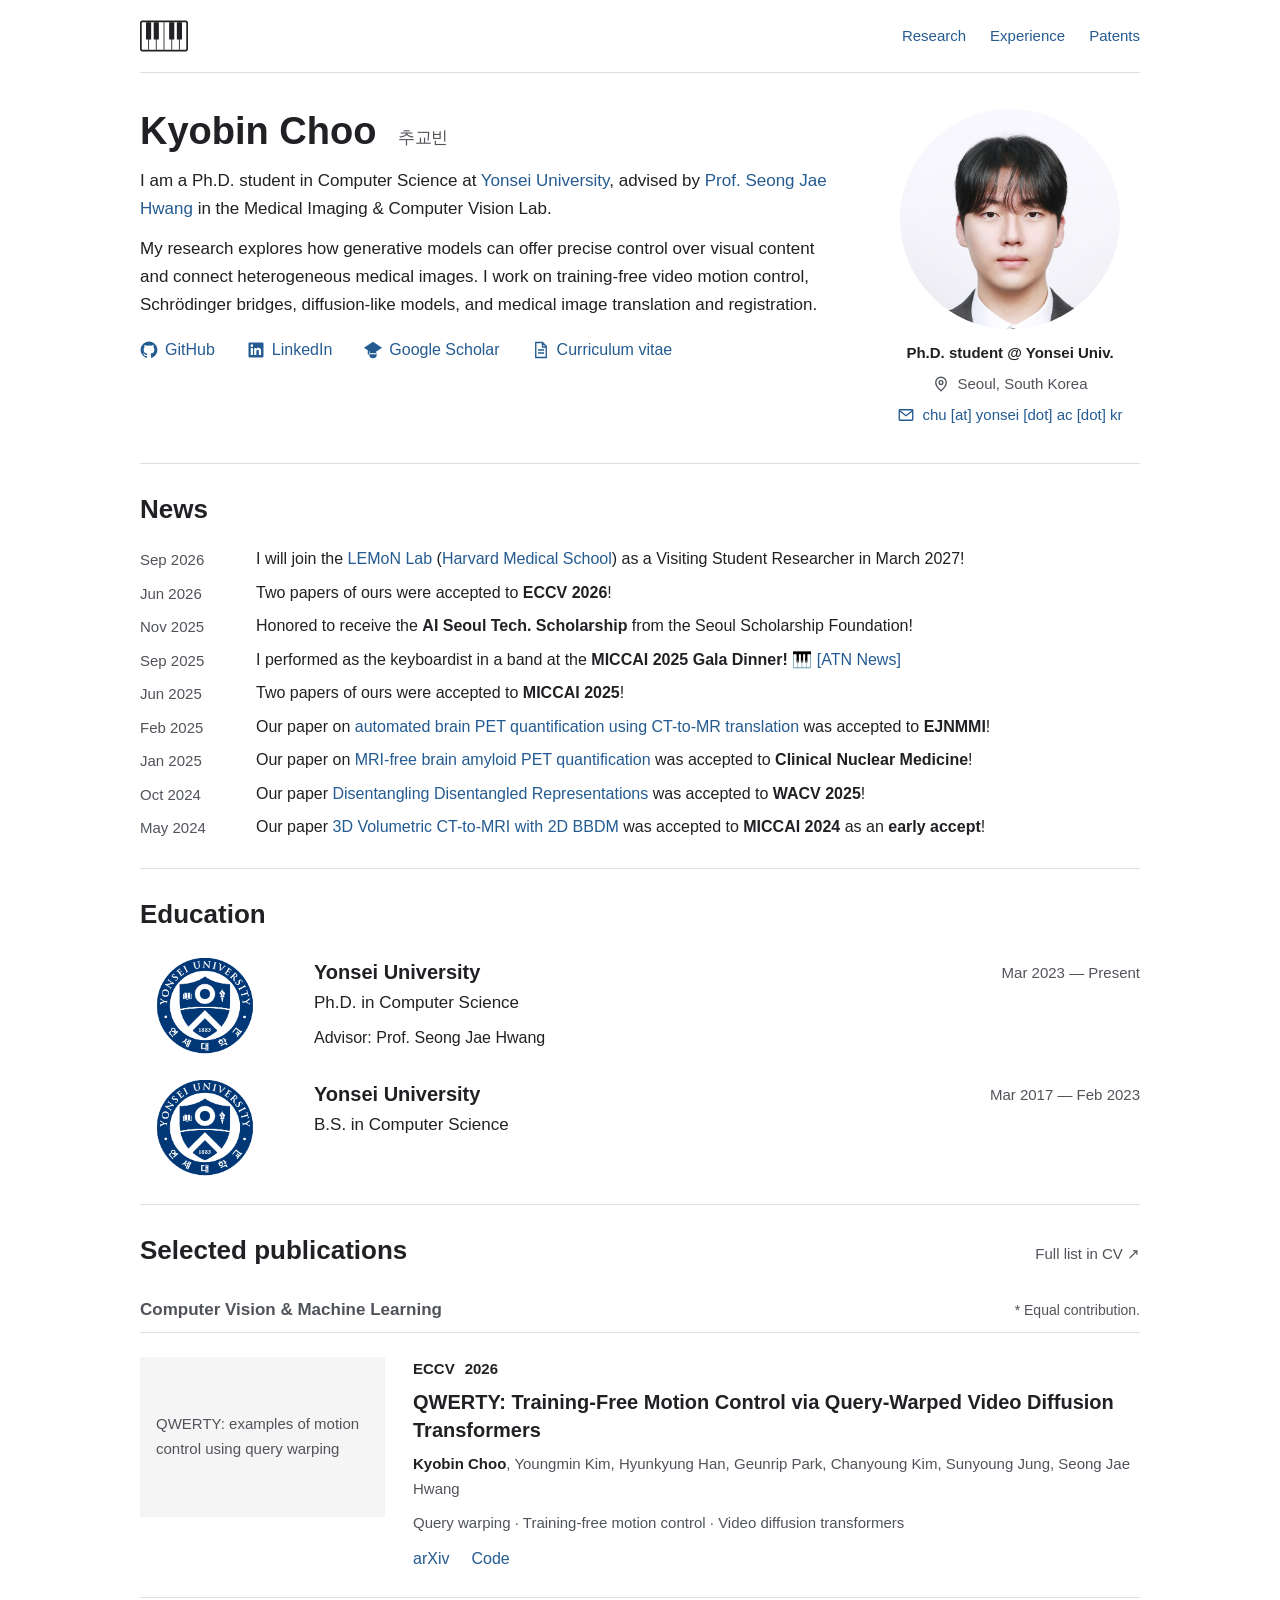
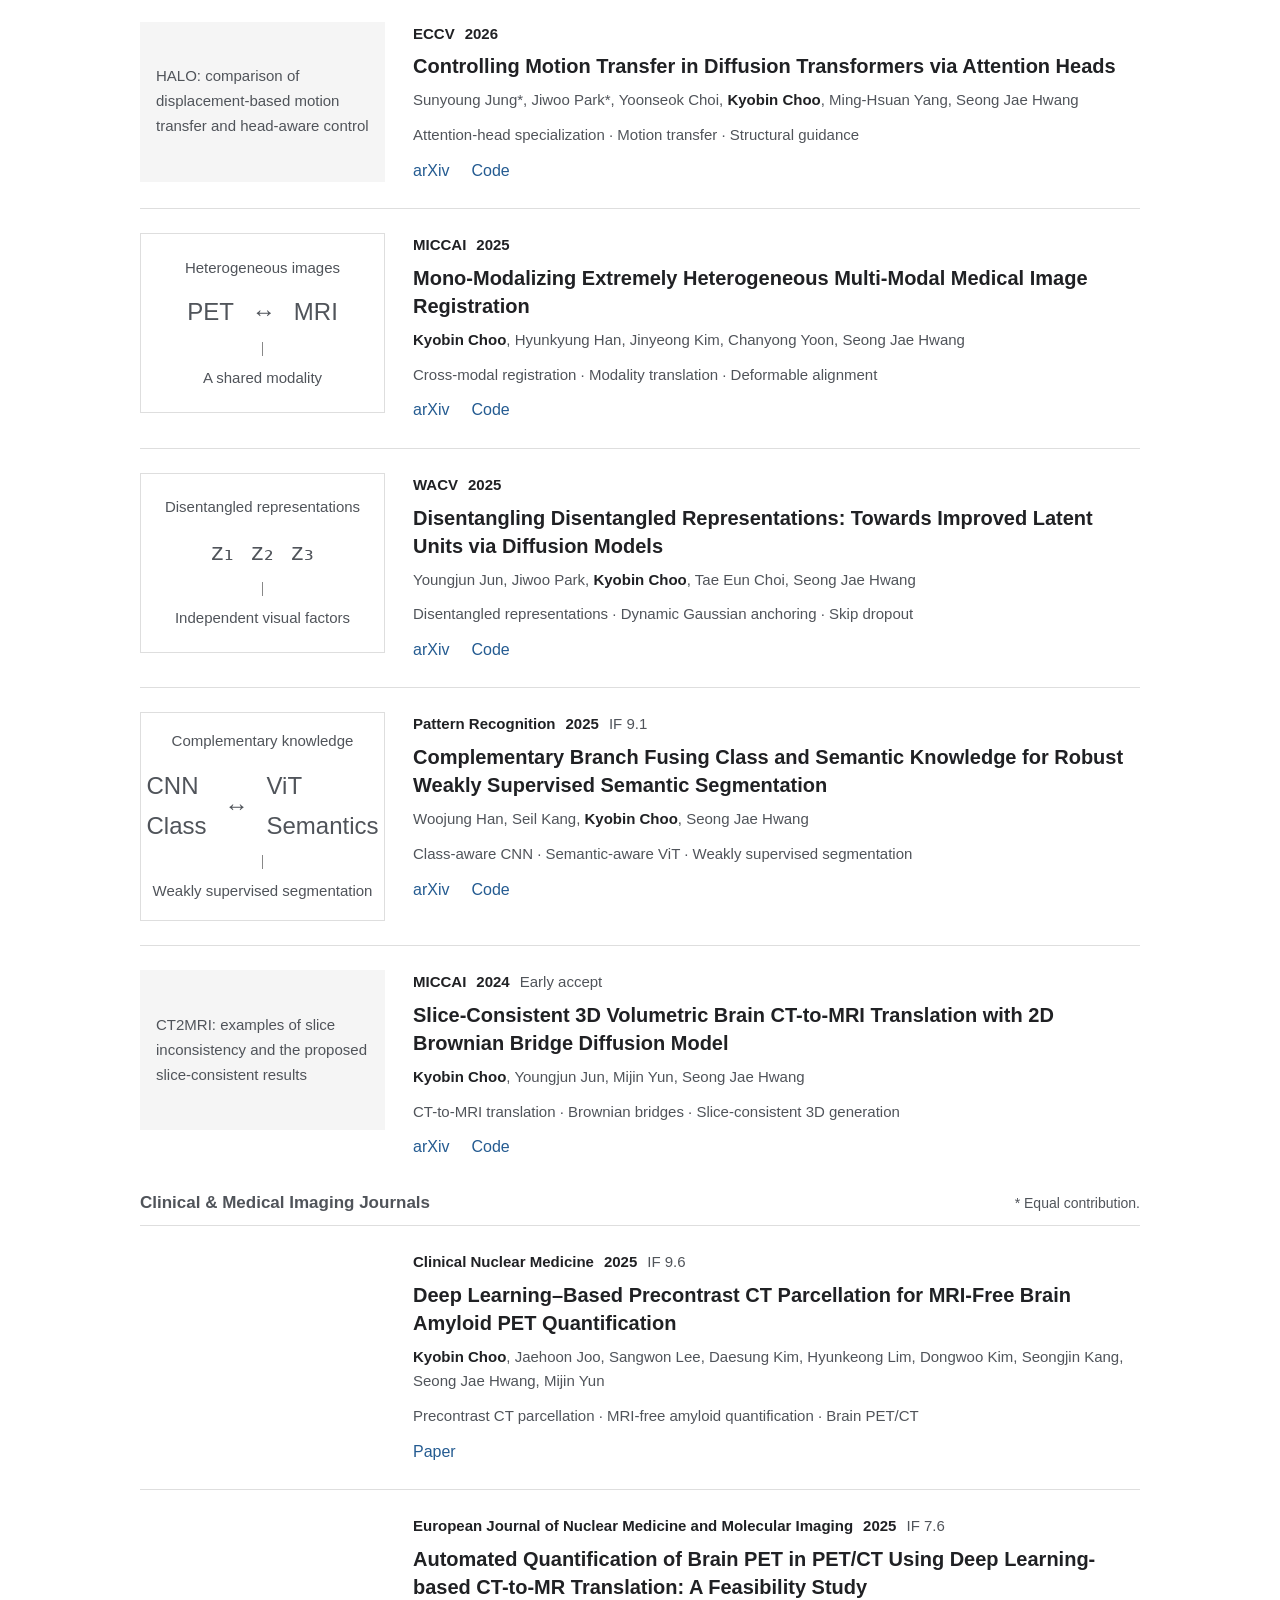
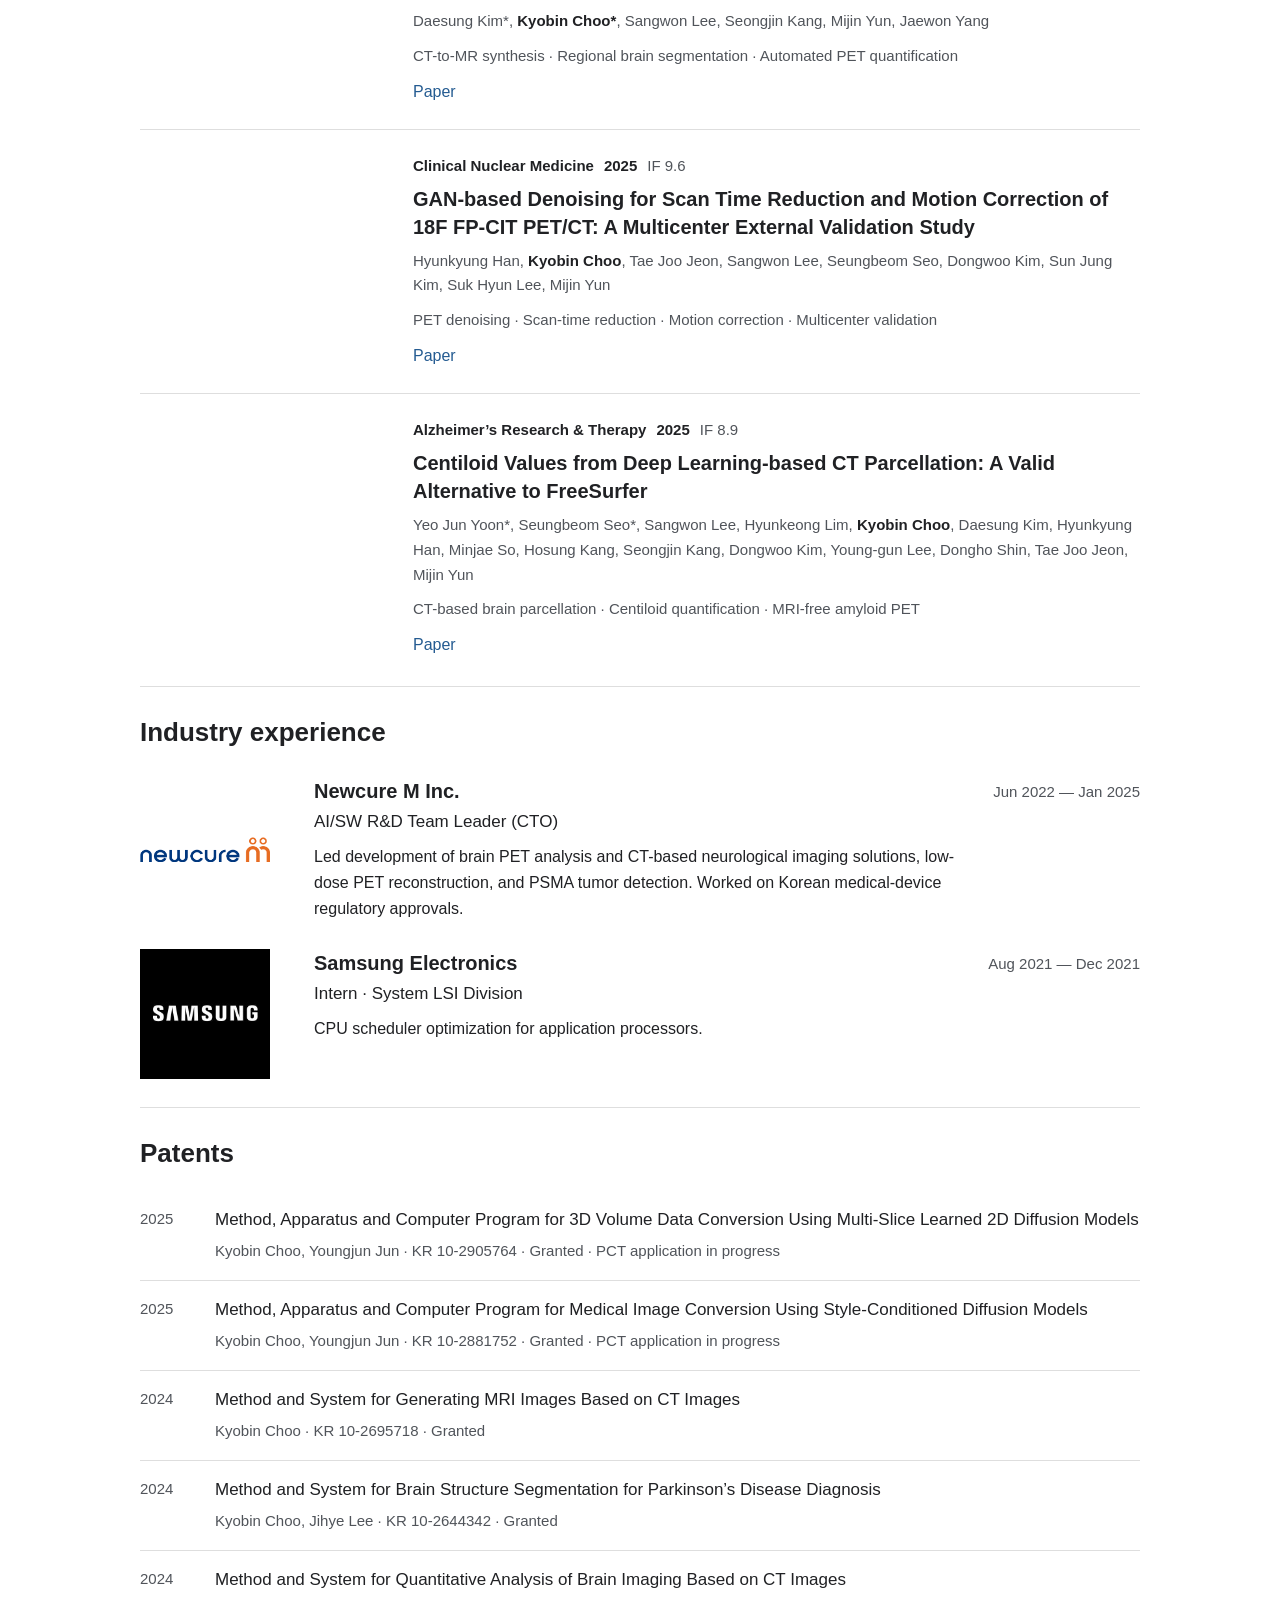
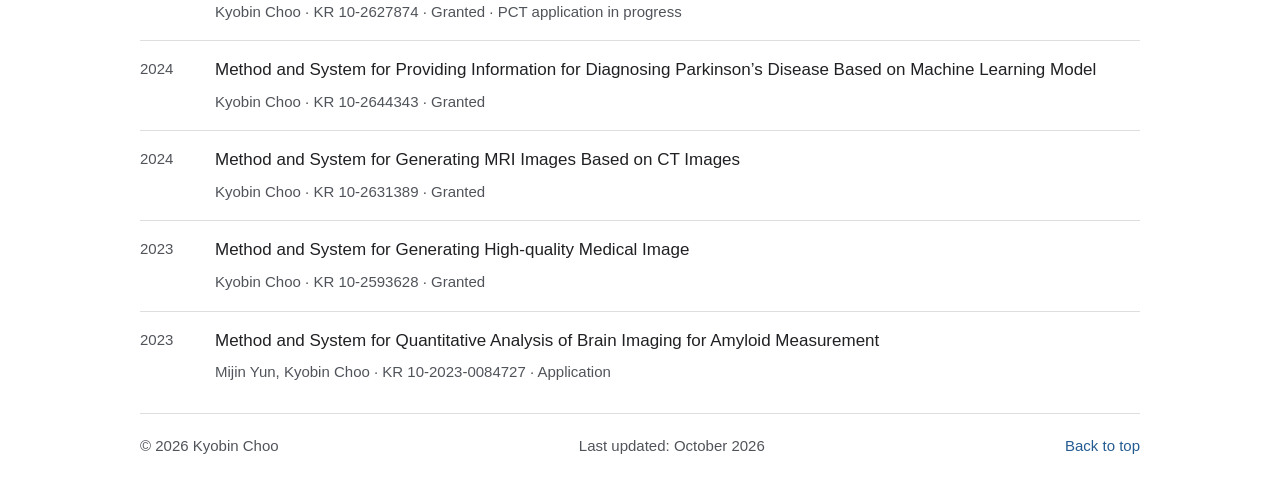
==== commit 0868fa88: "Move 2025 Pattern Recognition paper up" ====
--- a/index.html
+++ b/index.html
@@ -119,17 +119,17 @@
           </a>
           <div class="paper-copy"><p class="venue">WACV <span>2025</span></p><h4><a href="https://arxiv.org/abs/2410.23820">Disentangling Disentangled Representations: Towards Improved Latent Units via Diffusion Models</a></h4><p class="authors">Youngjun Jun, Jiwoo Park, <strong>Kyobin Choo</strong>, Tae Eun Choi, Seong Jae Hwang</p><p class="paper-keywords">Disentangled representations · Dynamic Gaussian anchoring · Skip dropout</p><div class="paper-links"><a href="https://arxiv.org/abs/2410.23820">arXiv</a><a href="https://github.com/youngjun-jun/dis-dis">Code</a></div></div>
         </article>
+        <article id="cobra" class="publication">
+          <a class="paper-visual diagram-visual" href="https://arxiv.org/abs/2403.08801" aria-label="Read CoBra on arXiv">
+            <div class="concept" aria-hidden="true"><span class="concept-overline">Complementary knowledge</span><div class="concept-pair"><span>CNN<br>Class</span><span class="connector">↔</span><span>ViT<br>Semantics</span></div><span class="concept-line"></span><span class="concept-target">Weakly supervised segmentation</span></div>
+          </a>
+          <div class="paper-copy"><p class="venue">Pattern Recognition <span>2025</span><span class="distinction">IF 9.1</span></p><h4><a href="https://arxiv.org/abs/2403.08801">Complementary Branch Fusing Class and Semantic Knowledge for Robust Weakly Supervised Semantic Segmentation</a></h4><p class="authors">Woojung Han, Seil Kang, <strong>Kyobin Choo</strong>, Seong Jae Hwang</p><p class="paper-keywords">Class-aware CNN · Semantic-aware ViT · Weakly supervised segmentation</p><div class="paper-links"><a href="https://arxiv.org/abs/2403.08801">arXiv</a><a href="https://github.com/MICV-yonsei/Cobra">Code</a></div></div>
+        </article>
         <article id="ct2mri" class="publication">
           <a class="paper-visual" href="https://arxiv.org/abs/2407.05059" aria-label="Read CT2MRI on arXiv">
             <img data-asset="ct2mri" src="https://micv-yonsei.github.io/ct2mri2024/static/images/fig_1.png" alt="CT2MRI: examples of slice inconsistency and the proposed slice-consistent results" width="600" height="380" loading="lazy">
           </a>
           <div class="paper-copy"><p class="venue">MICCAI <span>2024</span><span class="distinction">Early accept</span></p><h4><a href="https://arxiv.org/abs/2407.05059">Slice-Consistent 3D Volumetric Brain CT-to-MRI Translation with 2D Brownian Bridge Diffusion Model</a></h4><p class="authors"><strong>Kyobin Choo</strong>, Youngjun Jun, Mijin Yun, Seong Jae Hwang</p><p class="paper-keywords">CT-to-MRI translation · Brownian bridges · Slice-consistent 3D generation</p><div class="paper-links"><a href="https://arxiv.org/abs/2407.05059">arXiv</a><a href="https://github.com/MICV-yonsei/CT2MRI">Code</a></div></div>
-        </article>
-        <article id="cobra" class="publication">
-          <a class="paper-visual diagram-visual" href="https://arxiv.org/abs/2403.08801" aria-label="Read CoBra on arXiv">
-            <div class="concept" aria-hidden="true"><span class="concept-overline">Complementary knowledge</span><div class="concept-pair"><span>CNN<br>Class</span><span class="connector">↔</span><span>ViT<br>Semantics</span></div><span class="concept-line"></span><span class="concept-target">Weakly supervised segmentation</span></div>
-          </a>
-          <div class="paper-copy"><p class="venue">Pattern Recognition <span>2025</span><span class="distinction">IF 9.1</span></p><h4><a href="https://arxiv.org/abs/2403.08801">Complementary Branch Fusing Class and Semantic Knowledge for Robust Weakly Supervised Semantic Segmentation</a></h4><p class="authors">Woojung Han, Seil Kang, <strong>Kyobin Choo</strong>, Seong Jae Hwang</p><p class="paper-keywords">Class-aware CNN · Semantic-aware ViT · Weakly supervised segmentation</p><div class="paper-links"><a href="https://arxiv.org/abs/2403.08801">arXiv</a><a href="https://github.com/MICV-yonsei/Cobra">Code</a></div></div>
         </article>
       </div>
       <div class="publication-category-heading"><h3 class="publication-category">Clinical &amp; Medical Imaging Journals</h3><p class="publication-note">* Equal contribution.</p></div>
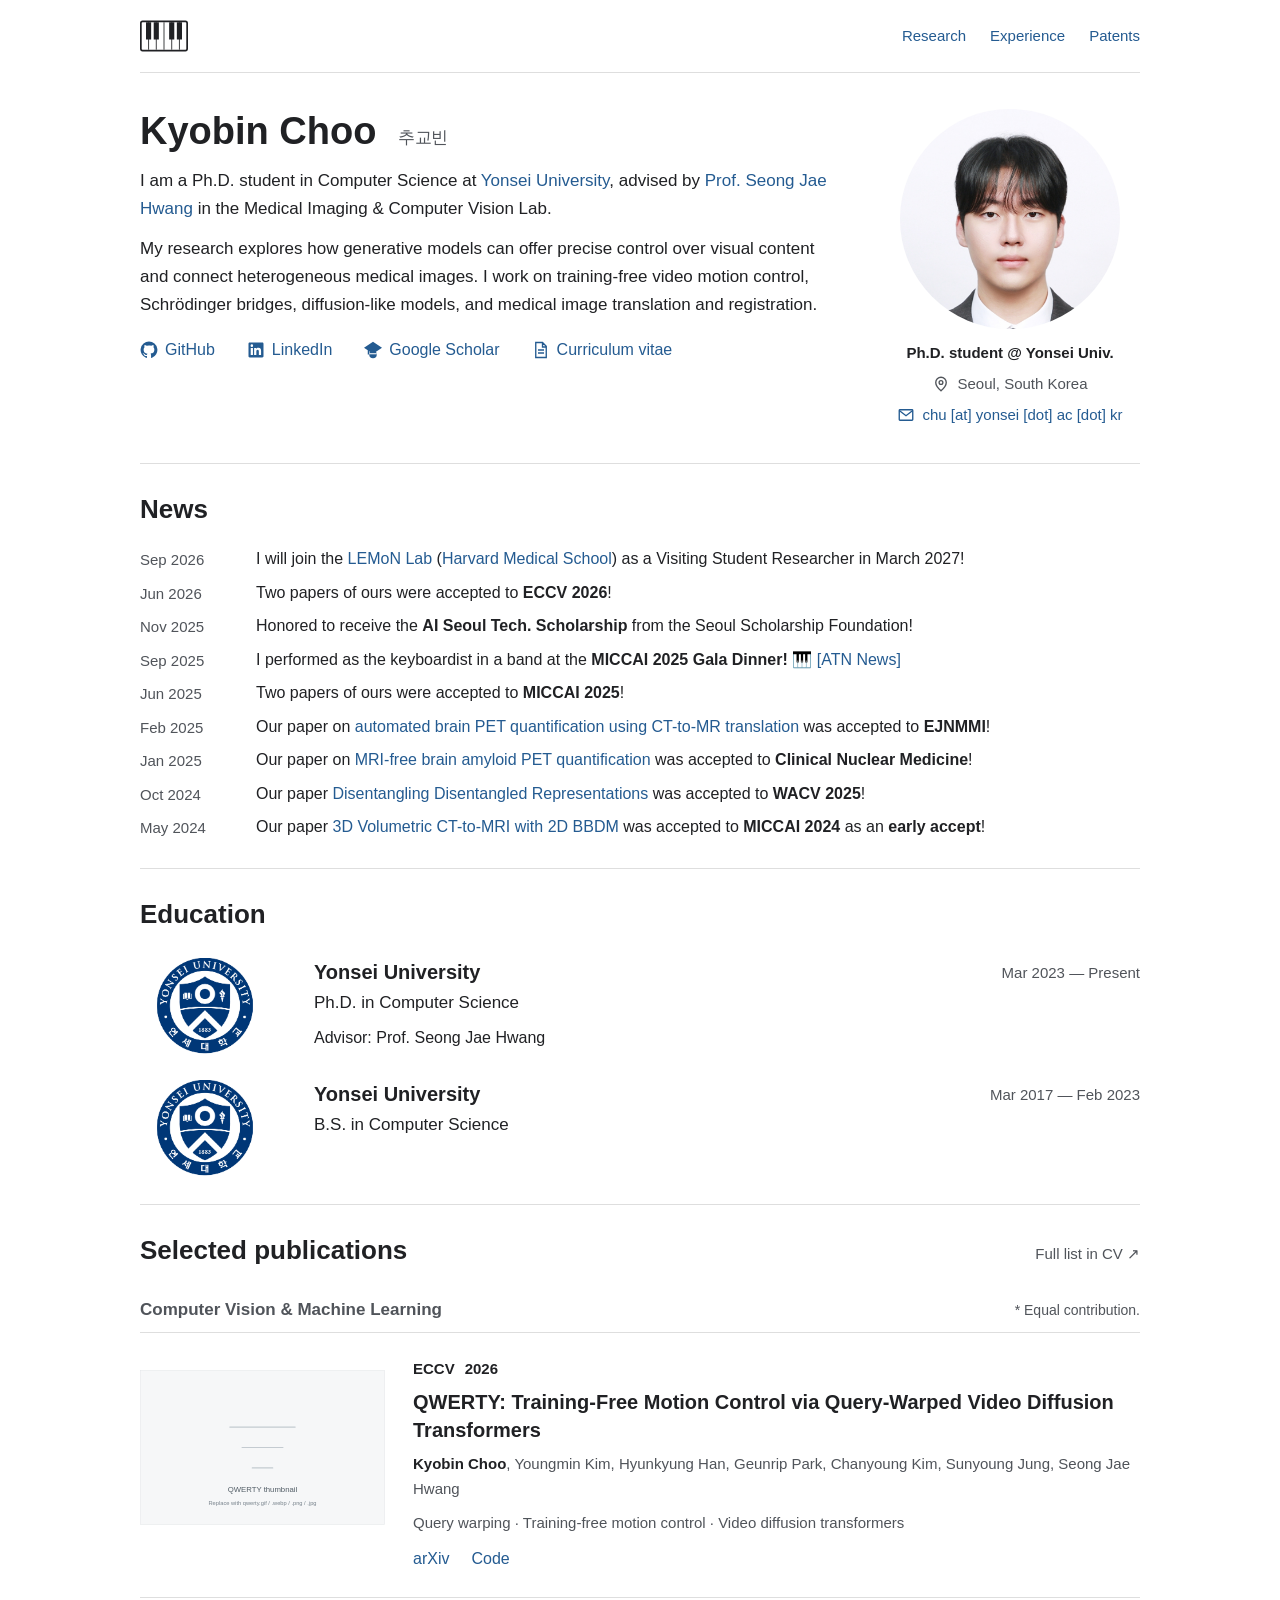
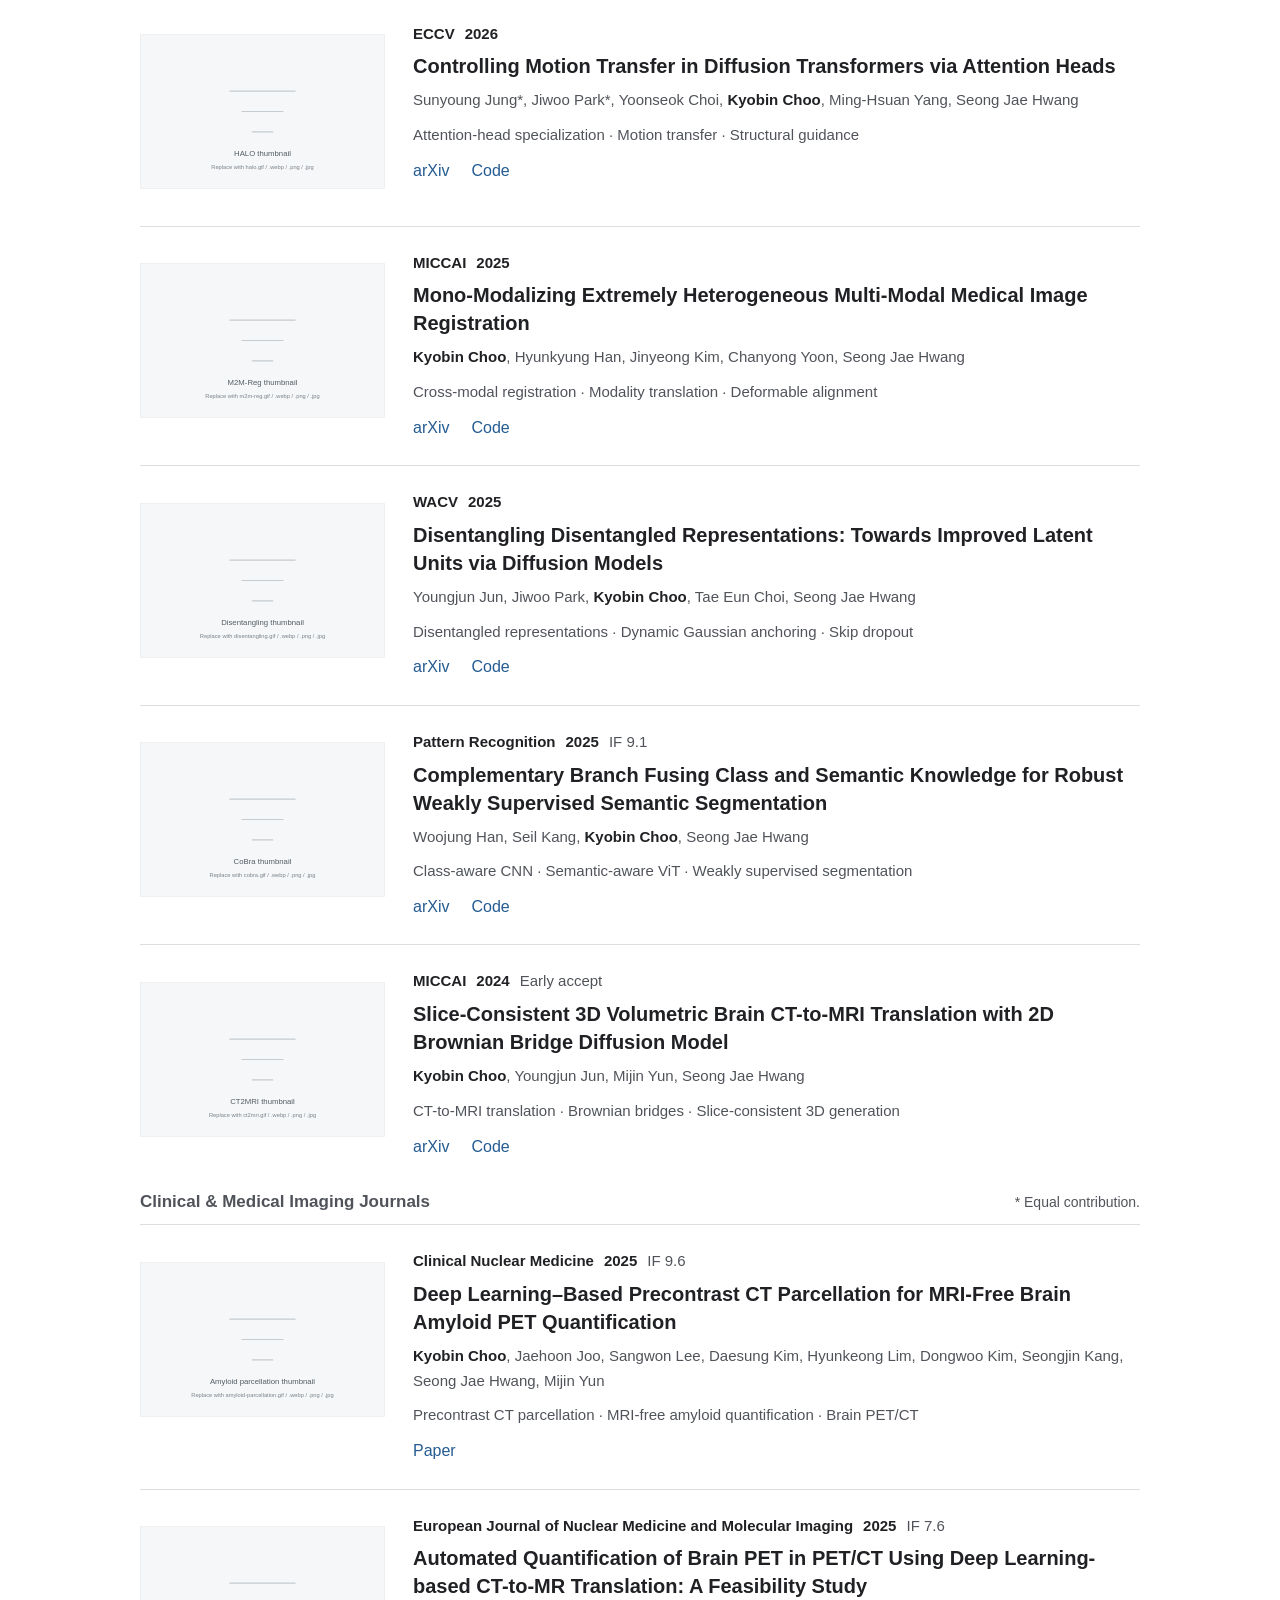
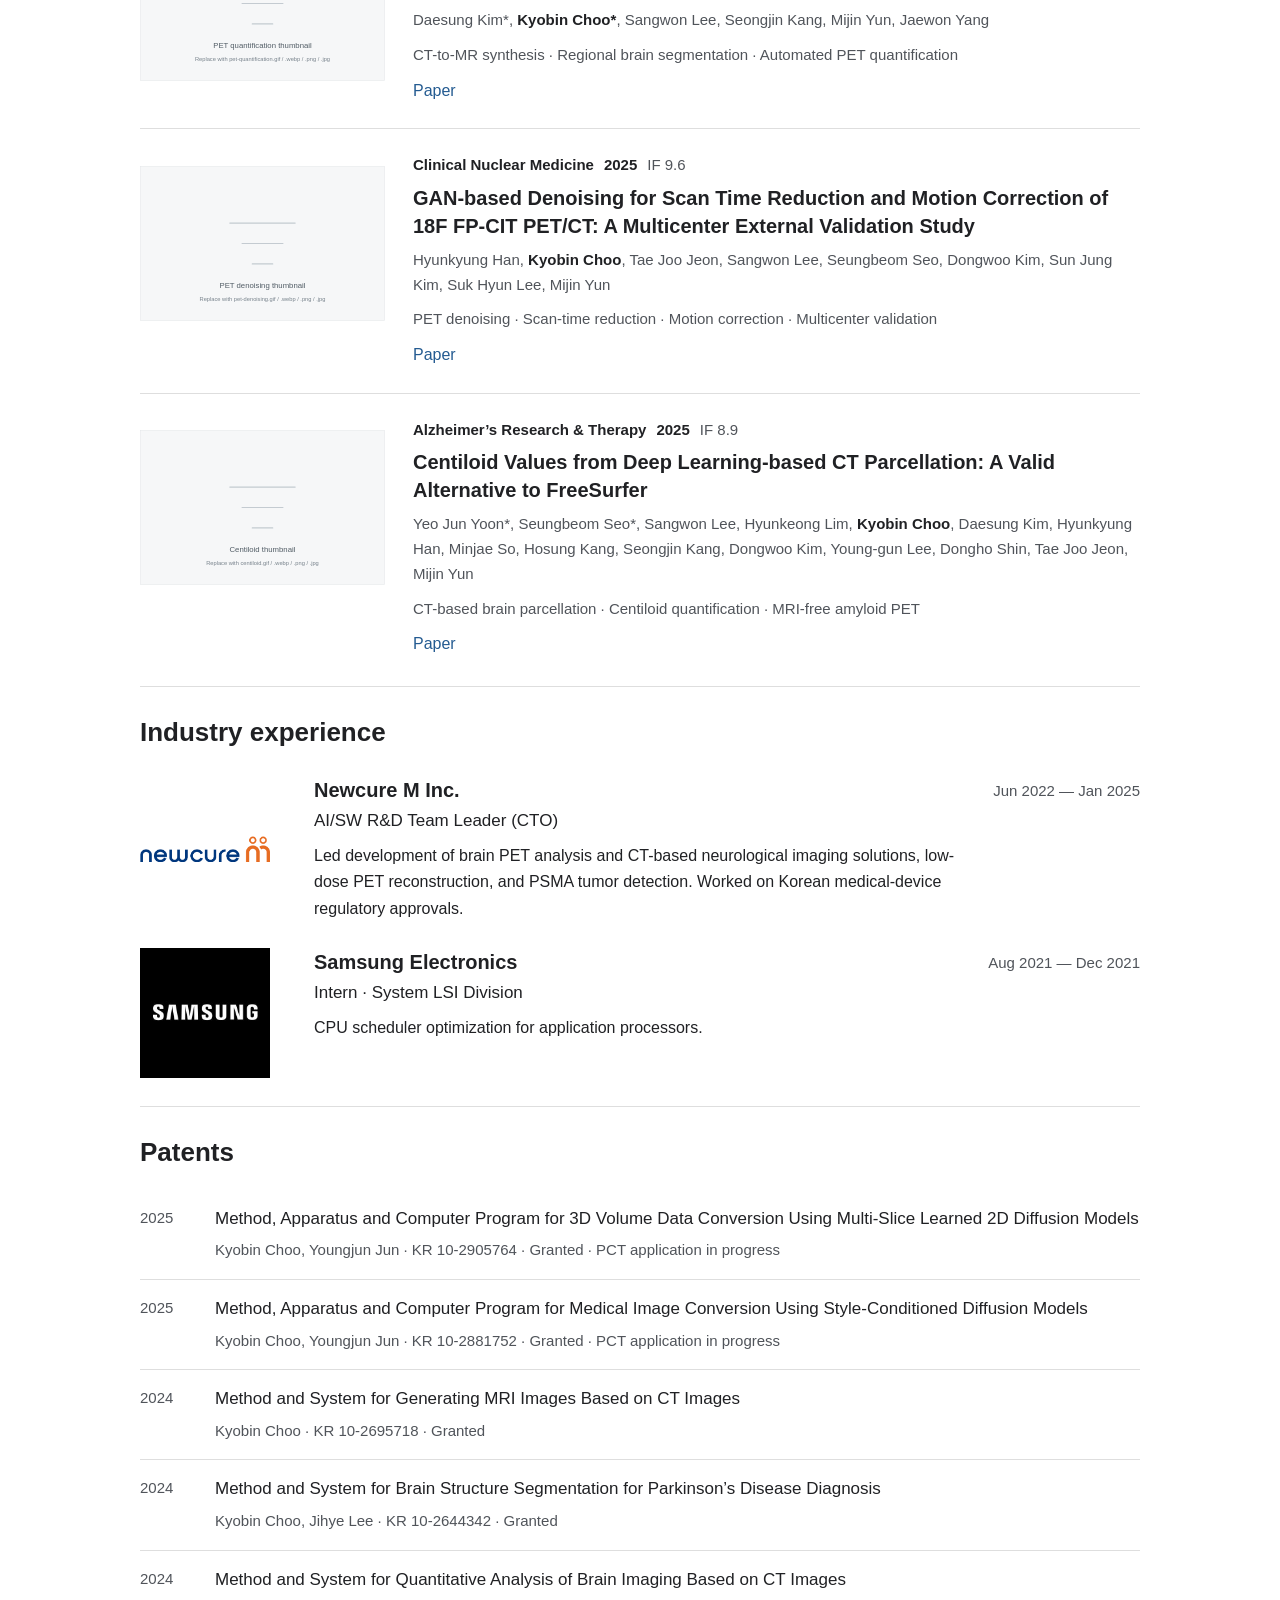
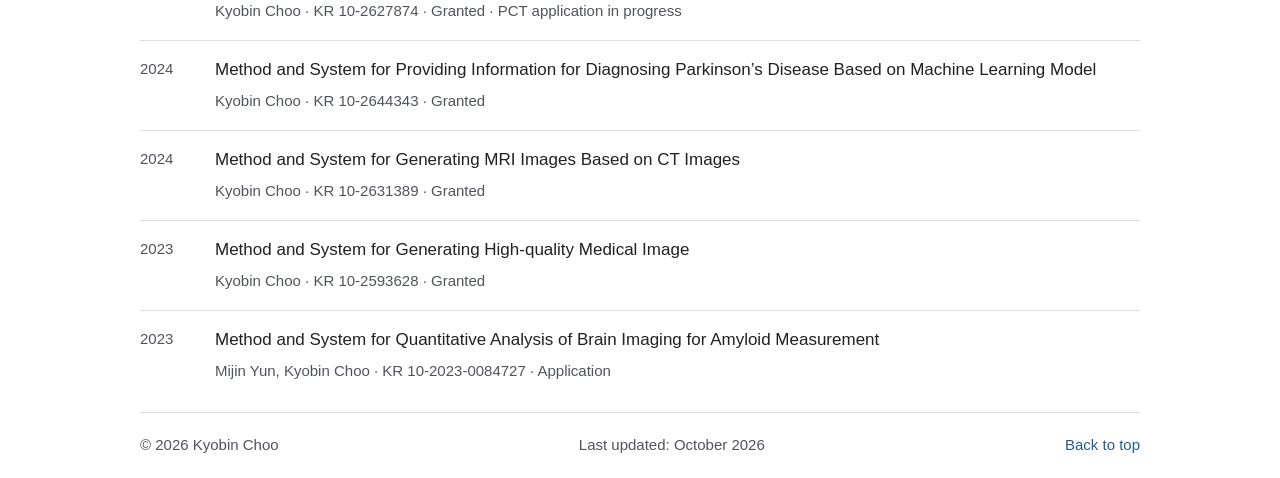
==== commit f9088ed3: "Add publication thumbnail placeholders and mapping" ====
--- a/index.html
+++ b/index.html
@@ -97,37 +97,37 @@
       <div class="publications">
         <article id="qwerty" class="publication">
           <a class="paper-visual" href="https://arxiv.org/abs/2607.01869" aria-label="Read QWERTY on arXiv">
-            <img data-asset="qwerty" src="https://arxiv.org/html/2607.01869v1/_fig_1.png" alt="QWERTY: examples of motion control using query warping" width="600" height="380" loading="lazy">
+            <img data-publication-image="computer-vision/qwerty" src="assets/images/publications/computer-vision/qwerty.svg" alt="QWERTY: examples of motion control using query warping" width="600" height="380" loading="lazy">
           </a>
           <div class="paper-copy"><p class="venue">ECCV <span>2026</span></p><h4><a href="https://arxiv.org/abs/2607.01869">QWERTY: Training-Free Motion Control via Query-Warped Video Diffusion Transformers</a></h4><p class="authors"><strong>Kyobin Choo</strong>, Youngmin Kim, Hyunkyung Han, Geunrip Park, Chanyoung Kim, Sunyoung Jung, Seong Jae Hwang</p><p class="paper-keywords">Query warping · Training-free motion control · Video diffusion transformers</p><div class="paper-links"><a href="https://arxiv.org/abs/2607.01869">arXiv</a><a href="https://github.com/MICV-yonsei/QWERTY">Code</a></div></div>
         </article>
         <article id="halo" class="publication">
           <a class="paper-visual" href="https://arxiv.org/abs/2607.11081" aria-label="Read HALO on arXiv">
-            <img data-asset="halo" src="https://sunyj-hxppy.github.io/halo/static/images/fig2_final.png" alt="HALO: comparison of displacement-based motion transfer and head-aware control" width="600" height="380" loading="lazy">
+            <img data-publication-image="computer-vision/halo" src="assets/images/publications/computer-vision/halo.svg" alt="HALO: comparison of displacement-based motion transfer and head-aware control" width="600" height="380" loading="lazy">
           </a>
           <div class="paper-copy"><p class="venue">ECCV <span>2026</span></p><h4><a href="https://arxiv.org/abs/2607.11081">Controlling Motion Transfer in Diffusion Transformers via Attention Heads</a></h4><p class="authors">Sunyoung Jung*, Jiwoo Park*, Yoonseok Choi, <strong>Kyobin Choo</strong>, Ming-Hsuan Yang, Seong Jae Hwang</p><p class="paper-keywords">Attention-head specialization · Motion transfer · Structural guidance</p><div class="paper-links"><a href="https://arxiv.org/abs/2607.11081">arXiv</a><a href="https://github.com/SunYJ-hxppy/HALO-Official-code">Code</a></div></div>
         </article>
         <article id="m2m" class="publication">
           <a class="paper-visual diagram-visual" href="https://arxiv.org/abs/2506.15596" aria-label="Read M2M-Reg on arXiv">
-            <div class="concept" aria-hidden="true"><span class="concept-overline">Heterogeneous images</span><div class="concept-pair"><span>PET</span><span class="connector">↔</span><span>MRI</span></div><span class="concept-line"></span><span class="concept-target">A shared modality</span></div>
+            <img data-publication-image="computer-vision/m2m-reg" src="assets/images/publications/computer-vision/m2m-reg.svg" alt="M2M-Reg: cross-modal PET and MRI registration" width="600" height="380" loading="lazy">
           </a>
           <div class="paper-copy"><p class="venue">MICCAI <span>2025</span></p><h4><a href="https://arxiv.org/abs/2506.15596">Mono-Modalizing Extremely Heterogeneous Multi-Modal Medical Image Registration</a></h4><p class="authors"><strong>Kyobin Choo</strong>, Hyunkyung Han, Jinyeong Kim, Chanyong Yoon, Seong Jae Hwang</p><p class="paper-keywords">Cross-modal registration · Modality translation · Deformable alignment</p><div class="paper-links"><a href="https://arxiv.org/abs/2506.15596">arXiv</a><a href="https://github.com/MICV-yonsei/M2M-Reg">Code</a></div></div>
         </article>
         <article id="disentangling" class="publication">
           <a class="paper-visual diagram-visual latent-visual" href="https://arxiv.org/abs/2410.23820" aria-label="Read Disentangling Disentangled Representations on arXiv">
-            <div class="concept" aria-hidden="true"><span class="concept-overline">Disentangled representations</span><div class="latent-units"><span>z₁</span><span>z₂</span><span>z₃</span></div><span class="concept-line"></span><span class="concept-target">Independent visual factors</span></div>
+            <img data-publication-image="computer-vision/disentangling" src="assets/images/publications/computer-vision/disentangling.svg" alt="Disentangling Disentangled Representations: independent visual factors" width="600" height="380" loading="lazy">
           </a>
           <div class="paper-copy"><p class="venue">WACV <span>2025</span></p><h4><a href="https://arxiv.org/abs/2410.23820">Disentangling Disentangled Representations: Towards Improved Latent Units via Diffusion Models</a></h4><p class="authors">Youngjun Jun, Jiwoo Park, <strong>Kyobin Choo</strong>, Tae Eun Choi, Seong Jae Hwang</p><p class="paper-keywords">Disentangled representations · Dynamic Gaussian anchoring · Skip dropout</p><div class="paper-links"><a href="https://arxiv.org/abs/2410.23820">arXiv</a><a href="https://github.com/youngjun-jun/dis-dis">Code</a></div></div>
         </article>
         <article id="cobra" class="publication">
           <a class="paper-visual diagram-visual" href="https://arxiv.org/abs/2403.08801" aria-label="Read CoBra on arXiv">
-            <div class="concept" aria-hidden="true"><span class="concept-overline">Complementary knowledge</span><div class="concept-pair"><span>CNN<br>Class</span><span class="connector">↔</span><span>ViT<br>Semantics</span></div><span class="concept-line"></span><span class="concept-target">Weakly supervised segmentation</span></div>
+            <img data-publication-image="computer-vision/cobra" src="assets/images/publications/computer-vision/cobra.svg" alt="CoBra: complementary class and semantic knowledge branches" width="600" height="380" loading="lazy">
           </a>
           <div class="paper-copy"><p class="venue">Pattern Recognition <span>2025</span><span class="distinction">IF 9.1</span></p><h4><a href="https://arxiv.org/abs/2403.08801">Complementary Branch Fusing Class and Semantic Knowledge for Robust Weakly Supervised Semantic Segmentation</a></h4><p class="authors">Woojung Han, Seil Kang, <strong>Kyobin Choo</strong>, Seong Jae Hwang</p><p class="paper-keywords">Class-aware CNN · Semantic-aware ViT · Weakly supervised segmentation</p><div class="paper-links"><a href="https://arxiv.org/abs/2403.08801">arXiv</a><a href="https://github.com/MICV-yonsei/Cobra">Code</a></div></div>
         </article>
         <article id="ct2mri" class="publication">
           <a class="paper-visual" href="https://arxiv.org/abs/2407.05059" aria-label="Read CT2MRI on arXiv">
-            <img data-asset="ct2mri" src="https://micv-yonsei.github.io/ct2mri2024/static/images/fig_1.png" alt="CT2MRI: examples of slice inconsistency and the proposed slice-consistent results" width="600" height="380" loading="lazy">
+            <img data-publication-image="computer-vision/ct2mri" src="assets/images/publications/computer-vision/ct2mri.svg" alt="CT2MRI: examples of slice inconsistency and the proposed slice-consistent results" width="600" height="380" loading="lazy">
           </a>
           <div class="paper-copy"><p class="venue">MICCAI <span>2024</span><span class="distinction">Early accept</span></p><h4><a href="https://arxiv.org/abs/2407.05059">Slice-Consistent 3D Volumetric Brain CT-to-MRI Translation with 2D Brownian Bridge Diffusion Model</a></h4><p class="authors"><strong>Kyobin Choo</strong>, Youngjun Jun, Mijin Yun, Seong Jae Hwang</p><p class="paper-keywords">CT-to-MRI translation · Brownian bridges · Slice-consistent 3D generation</p><div class="paper-links"><a href="https://arxiv.org/abs/2407.05059">arXiv</a><a href="https://github.com/MICV-yonsei/CT2MRI">Code</a></div></div>
         </article>
@@ -135,19 +135,19 @@
       <div class="publication-category-heading"><h3 class="publication-category">Clinical &amp; Medical Imaging Journals</h3><p class="publication-note">* Equal contribution.</p></div>
       <div class="publications clinical-publications">
         <article id="amyloid-parcellation" class="publication journal-publication">
-          <div class="paper-visual paper-visual-pending" aria-hidden="true"><!-- Future image: assets/images/publications/clinical/amyloid-parcellation.png --></div>
+          <div class="paper-visual"><img data-publication-image="clinical/amyloid-parcellation" src="assets/images/publications/clinical/amyloid-parcellation.svg" alt="Precontrast CT parcellation for MRI-free brain amyloid PET quantification" width="600" height="380" loading="lazy"></div>
           <div class="paper-copy"><p class="venue">Clinical Nuclear Medicine <span>2025</span><span class="distinction">IF 9.6</span></p><h4><a href="https://doi.org/10.1097/RLU.0000000000005652">Deep Learning–Based Precontrast CT Parcellation for MRI-Free Brain Amyloid PET Quantification</a></h4><p class="authors"><strong>Kyobin Choo</strong>, Jaehoon Joo, Sangwon Lee, Daesung Kim, Hyunkeong Lim, Dongwoo Kim, Seongjin Kang, Seong Jae Hwang, Mijin Yun</p><p class="paper-keywords">Precontrast CT parcellation · MRI-free amyloid quantification · Brain PET/CT</p><div class="paper-links"><a href="https://doi.org/10.1097/RLU.0000000000005652">Paper</a></div></div>
         </article>
         <article id="pet-quantification" class="publication journal-publication">
-          <div class="paper-visual paper-visual-pending" aria-hidden="true"><!-- Future image: assets/images/publications/clinical/pet-quantification.png --></div>
+          <div class="paper-visual"><img data-publication-image="clinical/pet-quantification" src="assets/images/publications/clinical/pet-quantification.svg" alt="Automated brain PET quantification using CT-to-MR translation" width="600" height="380" loading="lazy"></div>
           <div class="paper-copy"><p class="venue">European Journal of Nuclear Medicine and Molecular Imaging <span>2025</span><span class="distinction">IF 7.6</span></p><h4><a href="https://doi.org/10.1007/s00259-025-07132-2">Automated Quantification of Brain PET in PET/CT Using Deep Learning-based CT-to-MR Translation: A Feasibility Study</a></h4><p class="authors">Daesung Kim*, <strong>Kyobin Choo*</strong>, Sangwon Lee, Seongjin Kang, Mijin Yun, Jaewon Yang</p><p class="paper-keywords">CT-to-MR synthesis · Regional brain segmentation · Automated PET quantification</p><div class="paper-links"><a href="https://doi.org/10.1007/s00259-025-07132-2">Paper</a></div></div>
         </article>
         <article id="pet-denoising" class="publication journal-publication">
-          <div class="paper-visual paper-visual-pending" aria-hidden="true"><!-- Future image: assets/images/publications/clinical/pet-denoising.png --></div>
+          <div class="paper-visual"><img data-publication-image="clinical/pet-denoising" src="assets/images/publications/clinical/pet-denoising.svg" alt="PET denoising, scan-time reduction, and motion correction" width="600" height="380" loading="lazy"></div>
           <div class="paper-copy"><p class="venue">Clinical Nuclear Medicine <span>2025</span><span class="distinction">IF 9.6</span></p><h4><a href="https://doi.org/10.1097/RLU.0000000000006040">GAN-based Denoising for Scan Time Reduction and Motion Correction of 18F FP-CIT PET/CT: A Multicenter External Validation Study</a></h4><p class="authors">Hyunkyung Han, <strong>Kyobin Choo</strong>, Tae Joo Jeon, Sangwon Lee, Seungbeom Seo, Dongwoo Kim, Sun Jung Kim, Suk Hyun Lee, Mijin Yun</p><p class="paper-keywords">PET denoising · Scan-time reduction · Motion correction · Multicenter validation</p><div class="paper-links"><a href="https://doi.org/10.1097/RLU.0000000000006040">Paper</a></div></div>
         </article>
         <article id="centiloid" class="publication journal-publication">
-          <div class="paper-visual paper-visual-pending" aria-hidden="true"><!-- Future image: assets/images/publications/clinical/centiloid.png --></div>
+          <div class="paper-visual"><img data-publication-image="clinical/centiloid" src="assets/images/publications/clinical/centiloid.svg" alt="Centiloid quantification using CT-based brain parcellation" width="600" height="380" loading="lazy"></div>
           <div class="paper-copy"><p class="venue">Alzheimer’s Research &amp; Therapy <span>2025</span><span class="distinction">IF 8.9</span></p><h4><a href="https://doi.org/10.1186/s13195-025-01860-1">Centiloid Values from Deep Learning-based CT Parcellation: A Valid Alternative to FreeSurfer</a></h4><p class="authors">Yeo Jun Yoon*, Seungbeom Seo*, Sangwon Lee, Hyunkeong Lim, <strong>Kyobin Choo</strong>, Daesung Kim, Hyunkyung Han, Minjae So, Hosung Kang, Seongjin Kang, Dongwoo Kim, Young-gun Lee, Dongho Shin, Tae Joo Jeon, Mijin Yun</p><p class="paper-keywords">CT-based brain parcellation · Centiloid quantification · MRI-free amyloid PET</p><div class="paper-links"><a href="https://doi.org/10.1186/s13195-025-01860-1">Paper</a></div></div>
         </article>
       </div>
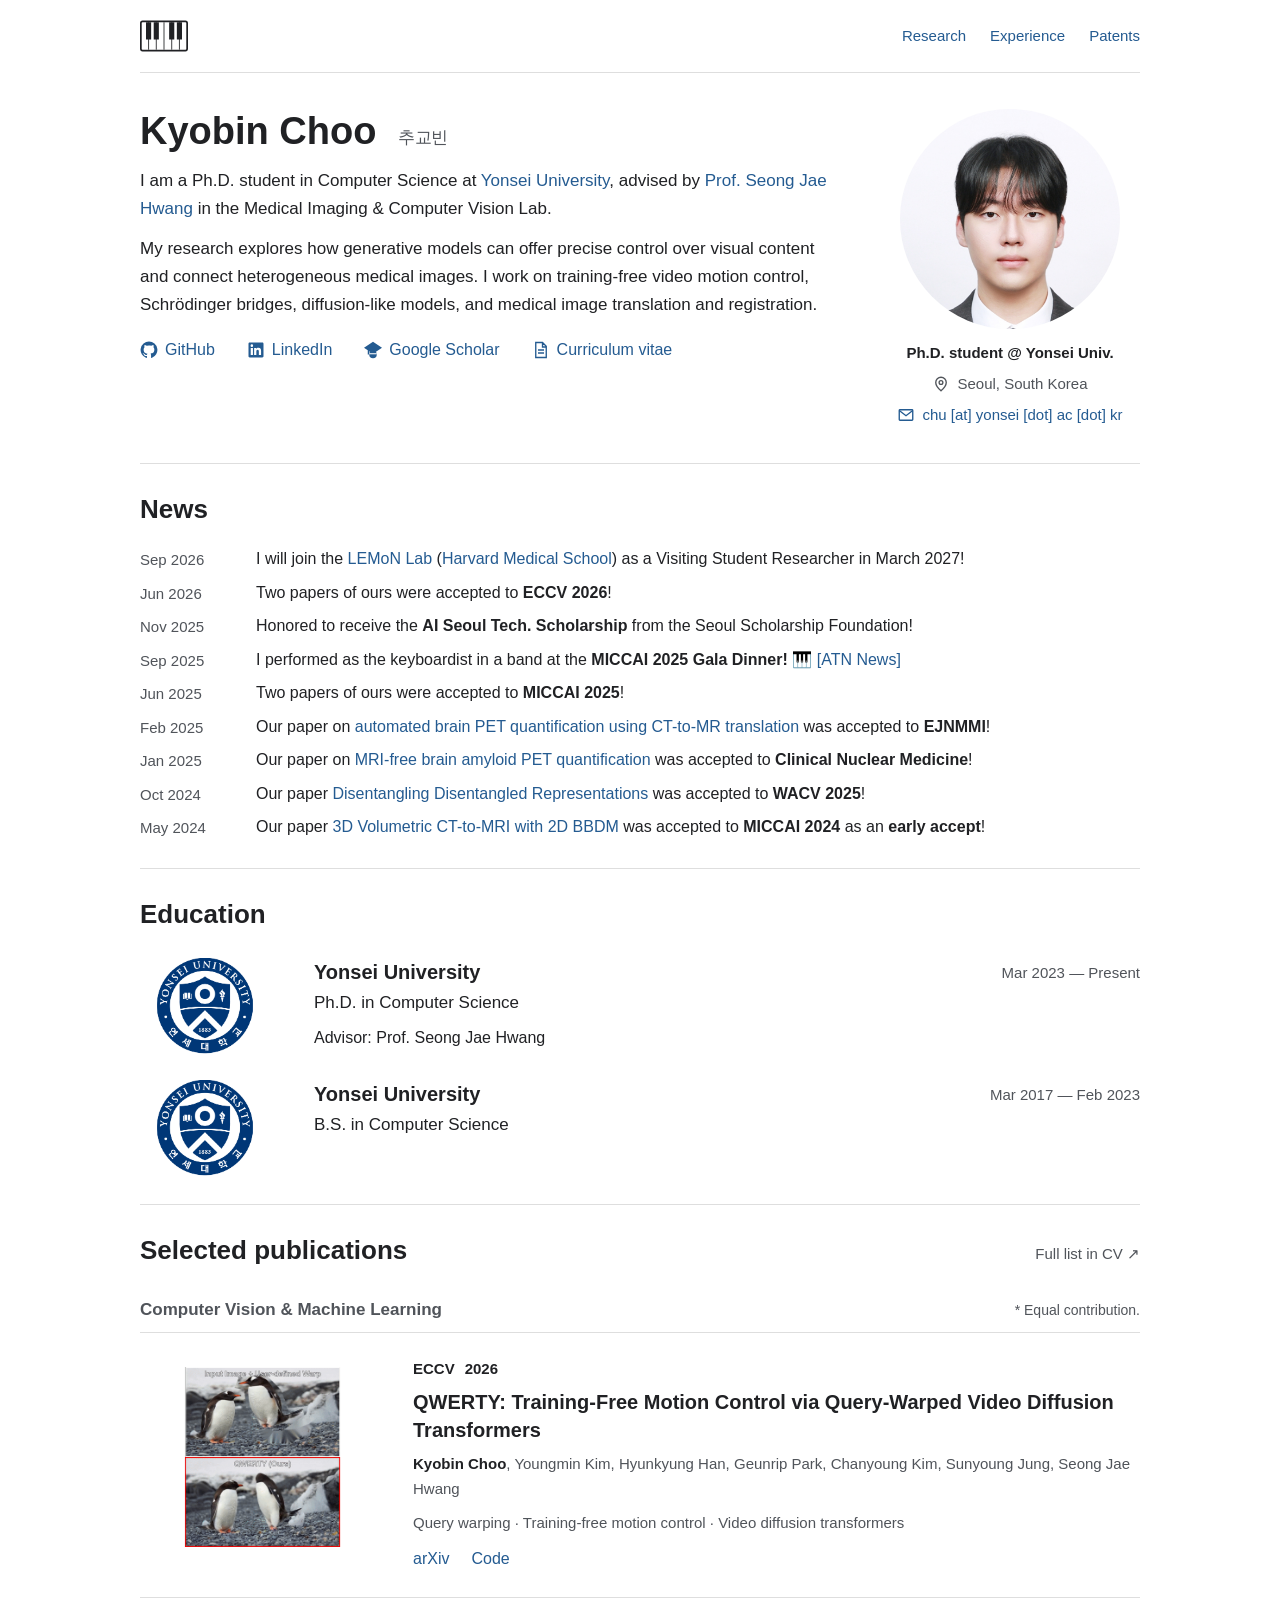
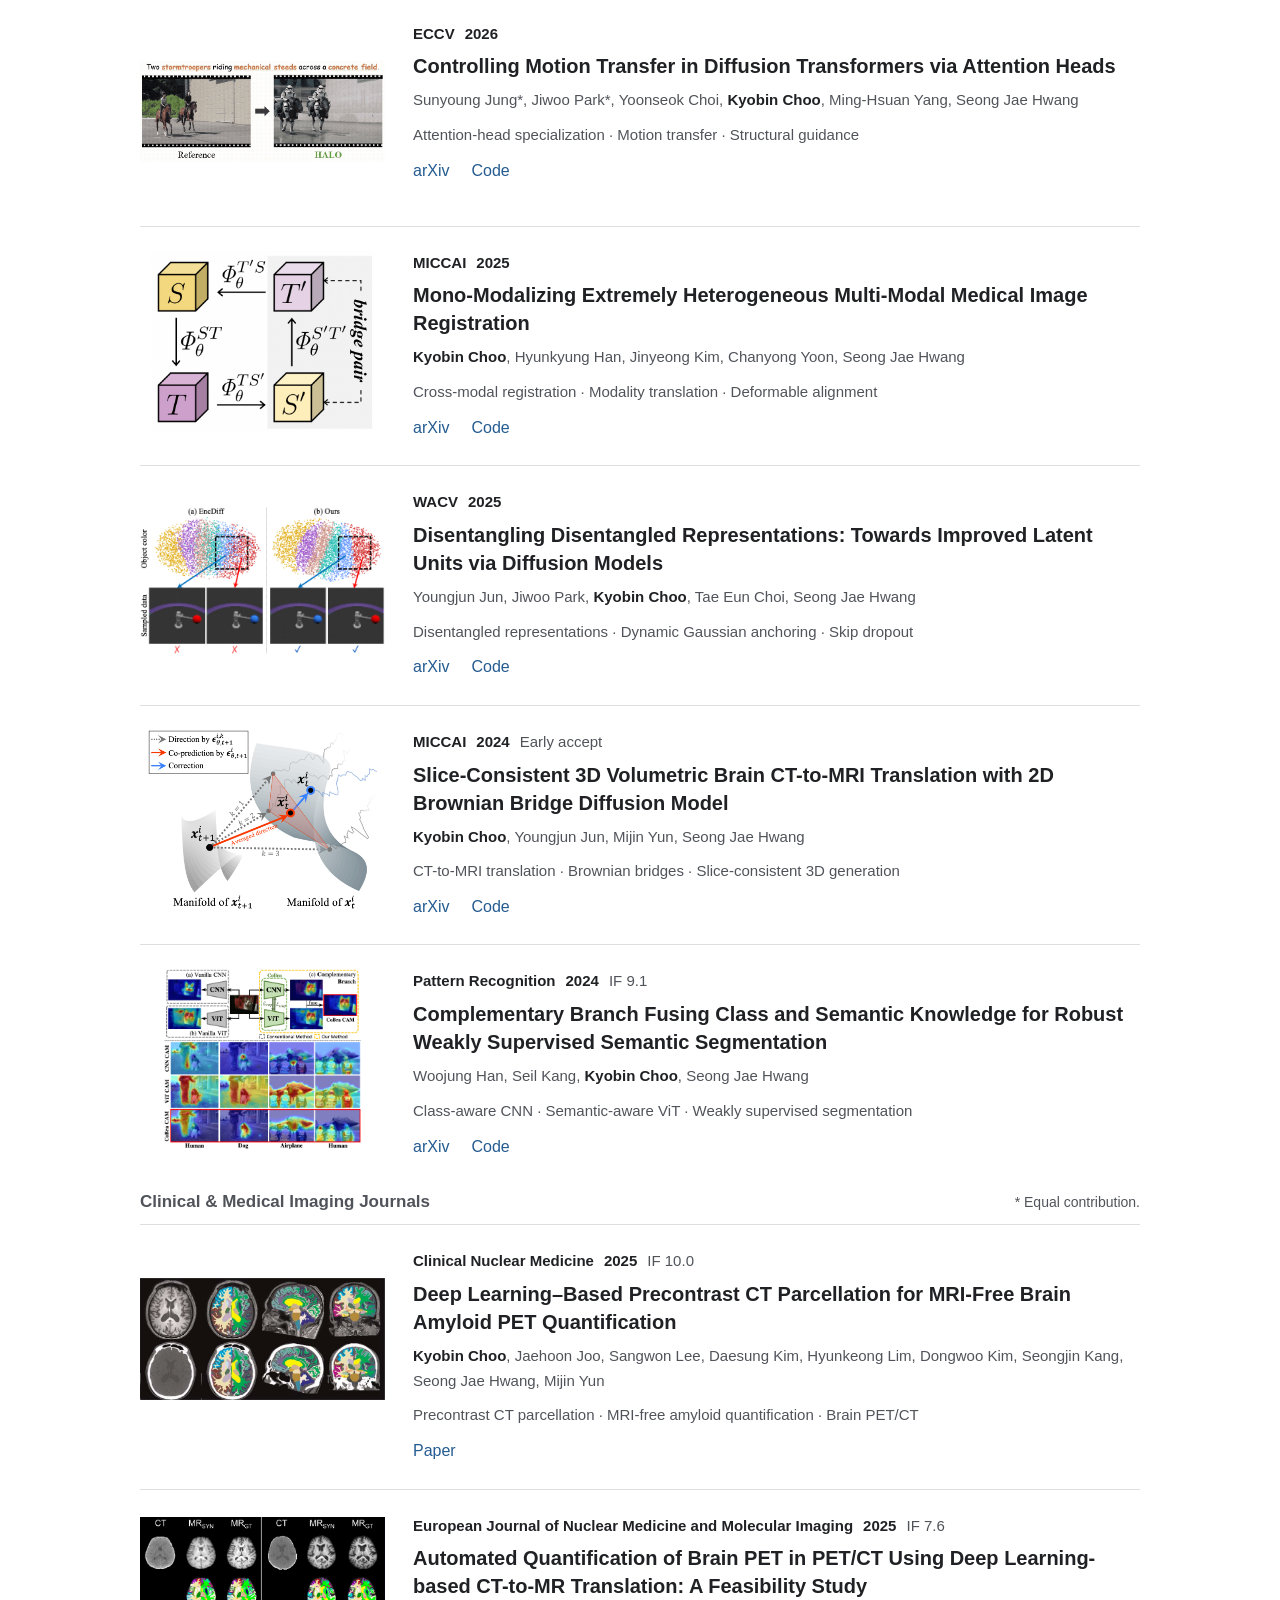
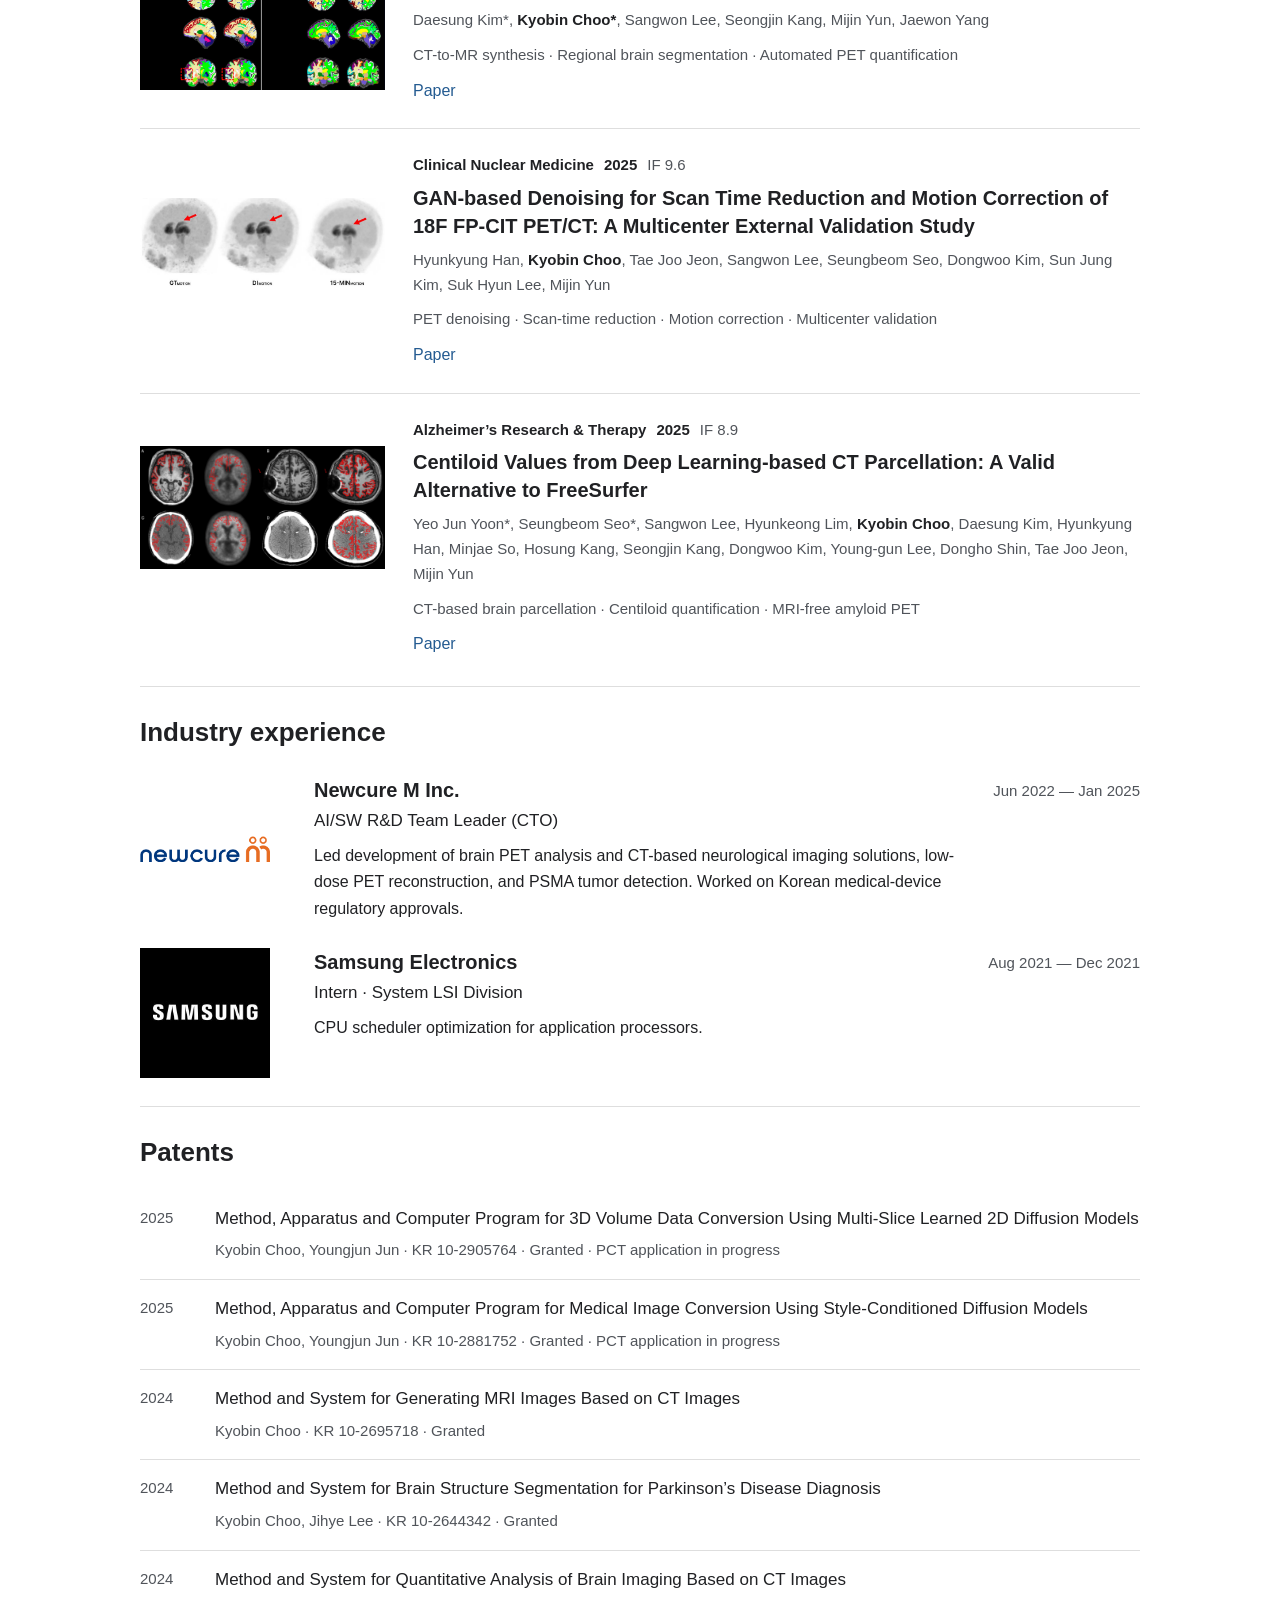
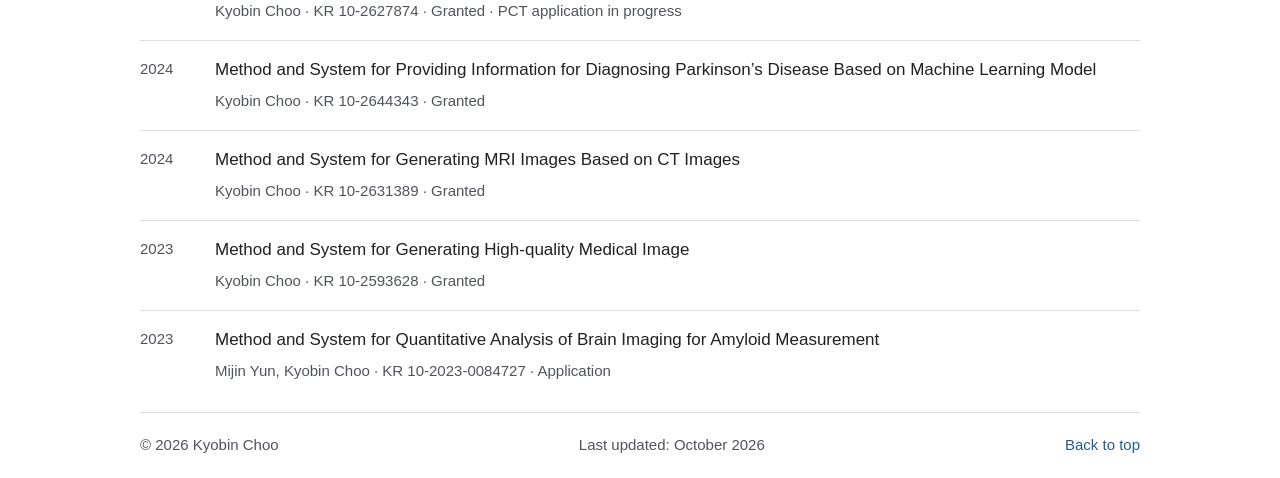
==== commit 8f56da2f: "Adjust QWERTY thumbnail and publication metadata" ====
--- a/index.html
+++ b/index.html
@@ -96,7 +96,7 @@
       <div class="publication-category-heading"><h3 class="publication-category">Computer Vision &amp; Machine Learning</h3><p class="publication-note">* Equal contribution.</p></div>
       <div class="publications">
         <article id="qwerty" class="publication">
-          <a class="paper-visual" href="https://arxiv.org/abs/2607.01869" aria-label="Read QWERTY on arXiv">
+          <a class="paper-visual qwerty-visual" href="https://arxiv.org/abs/2607.01869" aria-label="Read QWERTY on arXiv">
             <img data-publication-image="computer-vision/qwerty" src="assets/images/publications/computer-vision/qwerty.svg" alt="QWERTY: examples of motion control using query warping" width="600" height="380" loading="lazy">
           </a>
           <div class="paper-copy"><p class="venue">ECCV <span>2026</span></p><h4><a href="https://arxiv.org/abs/2607.01869">QWERTY: Training-Free Motion Control via Query-Warped Video Diffusion Transformers</a></h4><p class="authors"><strong>Kyobin Choo</strong>, Youngmin Kim, Hyunkyung Han, Geunrip Park, Chanyoung Kim, Sunyoung Jung, Seong Jae Hwang</p><p class="paper-keywords">Query warping · Training-free motion control · Video diffusion transformers</p><div class="paper-links"><a href="https://arxiv.org/abs/2607.01869">arXiv</a><a href="https://github.com/MICV-yonsei/QWERTY">Code</a></div></div>
@@ -119,24 +119,24 @@
           </a>
           <div class="paper-copy"><p class="venue">WACV <span>2025</span></p><h4><a href="https://arxiv.org/abs/2410.23820">Disentangling Disentangled Representations: Towards Improved Latent Units via Diffusion Models</a></h4><p class="authors">Youngjun Jun, Jiwoo Park, <strong>Kyobin Choo</strong>, Tae Eun Choi, Seong Jae Hwang</p><p class="paper-keywords">Disentangled representations · Dynamic Gaussian anchoring · Skip dropout</p><div class="paper-links"><a href="https://arxiv.org/abs/2410.23820">arXiv</a><a href="https://github.com/youngjun-jun/dis-dis">Code</a></div></div>
         </article>
-        <article id="cobra" class="publication">
-          <a class="paper-visual diagram-visual" href="https://arxiv.org/abs/2403.08801" aria-label="Read CoBra on arXiv">
-            <img data-publication-image="computer-vision/cobra" src="assets/images/publications/computer-vision/cobra.svg" alt="CoBra: complementary class and semantic knowledge branches" width="600" height="380" loading="lazy">
-          </a>
-          <div class="paper-copy"><p class="venue">Pattern Recognition <span>2025</span><span class="distinction">IF 9.1</span></p><h4><a href="https://arxiv.org/abs/2403.08801">Complementary Branch Fusing Class and Semantic Knowledge for Robust Weakly Supervised Semantic Segmentation</a></h4><p class="authors">Woojung Han, Seil Kang, <strong>Kyobin Choo</strong>, Seong Jae Hwang</p><p class="paper-keywords">Class-aware CNN · Semantic-aware ViT · Weakly supervised segmentation</p><div class="paper-links"><a href="https://arxiv.org/abs/2403.08801">arXiv</a><a href="https://github.com/MICV-yonsei/Cobra">Code</a></div></div>
-        </article>
         <article id="ct2mri" class="publication">
           <a class="paper-visual" href="https://arxiv.org/abs/2407.05059" aria-label="Read CT2MRI on arXiv">
             <img data-publication-image="computer-vision/ct2mri" src="assets/images/publications/computer-vision/ct2mri.svg" alt="CT2MRI: examples of slice inconsistency and the proposed slice-consistent results" width="600" height="380" loading="lazy">
           </a>
           <div class="paper-copy"><p class="venue">MICCAI <span>2024</span><span class="distinction">Early accept</span></p><h4><a href="https://arxiv.org/abs/2407.05059">Slice-Consistent 3D Volumetric Brain CT-to-MRI Translation with 2D Brownian Bridge Diffusion Model</a></h4><p class="authors"><strong>Kyobin Choo</strong>, Youngjun Jun, Mijin Yun, Seong Jae Hwang</p><p class="paper-keywords">CT-to-MRI translation · Brownian bridges · Slice-consistent 3D generation</p><div class="paper-links"><a href="https://arxiv.org/abs/2407.05059">arXiv</a><a href="https://github.com/MICV-yonsei/CT2MRI">Code</a></div></div>
         </article>
+        <article id="cobra" class="publication">
+          <a class="paper-visual diagram-visual" href="https://arxiv.org/abs/2403.08801" aria-label="Read CoBra on arXiv">
+            <img data-publication-image="computer-vision/cobra" src="assets/images/publications/computer-vision/cobra.svg" alt="CoBra: complementary class and semantic knowledge branches" width="600" height="380" loading="lazy">
+          </a>
+          <div class="paper-copy"><p class="venue">Pattern Recognition <span>2024</span><span class="distinction">IF 9.1</span></p><h4><a href="https://arxiv.org/abs/2403.08801">Complementary Branch Fusing Class and Semantic Knowledge for Robust Weakly Supervised Semantic Segmentation</a></h4><p class="authors">Woojung Han, Seil Kang, <strong>Kyobin Choo</strong>, Seong Jae Hwang</p><p class="paper-keywords">Class-aware CNN · Semantic-aware ViT · Weakly supervised segmentation</p><div class="paper-links"><a href="https://arxiv.org/abs/2403.08801">arXiv</a><a href="https://github.com/MICV-yonsei/Cobra">Code</a></div></div>
+        </article>
       </div>
       <div class="publication-category-heading"><h3 class="publication-category">Clinical &amp; Medical Imaging Journals</h3><p class="publication-note">* Equal contribution.</p></div>
       <div class="publications clinical-publications">
         <article id="amyloid-parcellation" class="publication journal-publication">
           <div class="paper-visual"><img data-publication-image="clinical/amyloid-parcellation" src="assets/images/publications/clinical/amyloid-parcellation.svg" alt="Precontrast CT parcellation for MRI-free brain amyloid PET quantification" width="600" height="380" loading="lazy"></div>
-          <div class="paper-copy"><p class="venue">Clinical Nuclear Medicine <span>2025</span><span class="distinction">IF 9.6</span></p><h4><a href="https://doi.org/10.1097/RLU.0000000000005652">Deep Learning–Based Precontrast CT Parcellation for MRI-Free Brain Amyloid PET Quantification</a></h4><p class="authors"><strong>Kyobin Choo</strong>, Jaehoon Joo, Sangwon Lee, Daesung Kim, Hyunkeong Lim, Dongwoo Kim, Seongjin Kang, Seong Jae Hwang, Mijin Yun</p><p class="paper-keywords">Precontrast CT parcellation · MRI-free amyloid quantification · Brain PET/CT</p><div class="paper-links"><a href="https://doi.org/10.1097/RLU.0000000000005652">Paper</a></div></div>
+          <div class="paper-copy"><p class="venue">Clinical Nuclear Medicine <span>2025</span><span class="distinction">IF 10.0</span></p><h4><a href="https://doi.org/10.1097/RLU.0000000000005652">Deep Learning–Based Precontrast CT Parcellation for MRI-Free Brain Amyloid PET Quantification</a></h4><p class="authors"><strong>Kyobin Choo</strong>, Jaehoon Joo, Sangwon Lee, Daesung Kim, Hyunkeong Lim, Dongwoo Kim, Seongjin Kang, Seong Jae Hwang, Mijin Yun</p><p class="paper-keywords">Precontrast CT parcellation · MRI-free amyloid quantification · Brain PET/CT</p><div class="paper-links"><a href="https://doi.org/10.1097/RLU.0000000000005652">Paper</a></div></div>
         </article>
         <article id="pet-quantification" class="publication journal-publication">
           <div class="paper-visual"><img data-publication-image="clinical/pet-quantification" src="assets/images/publications/clinical/pet-quantification.svg" alt="Automated brain PET quantification using CT-to-MR translation" width="600" height="380" loading="lazy"></div>
--- a/assets/site.css
+++ b/assets/site.css
@@ -63,6 +63,7 @@
 .publication:first-child { padding-top: 0; }
 .publication:last-child { border-bottom: 0; padding-bottom: 0; }
 .paper-visual { display: flex; flex-direction: column; justify-content: center; min-width: 0; color: var(--muted); }
+.qwerty-visual { padding-top: 10px; }
 .paper-visual img { width: 100%; height: 180px; object-fit: contain; }
 .venue { display: flex; flex-wrap: wrap; gap: 6px 10px; font-size: 15px; font-weight: 600; margin-bottom: 6px; }
 .venue .distinction { font-weight: 400; color: var(--muted); }
@@ -121,6 +122,7 @@
   .news-list li { grid-template-columns: 1fr; gap: 2px; }
   .publication { grid-template-columns: 1fr; gap: 16px; }
   .paper-visual { max-width: 360px; }
+  .qwerty-visual { padding-top: 0; }
   .paper-visual-pending { display: none; }
   .paper-visual img { height: auto; max-height: 240px; }
   .timeline-entry { grid-template-columns: 72px minmax(0, 1fr); gap: 8px 12px; }
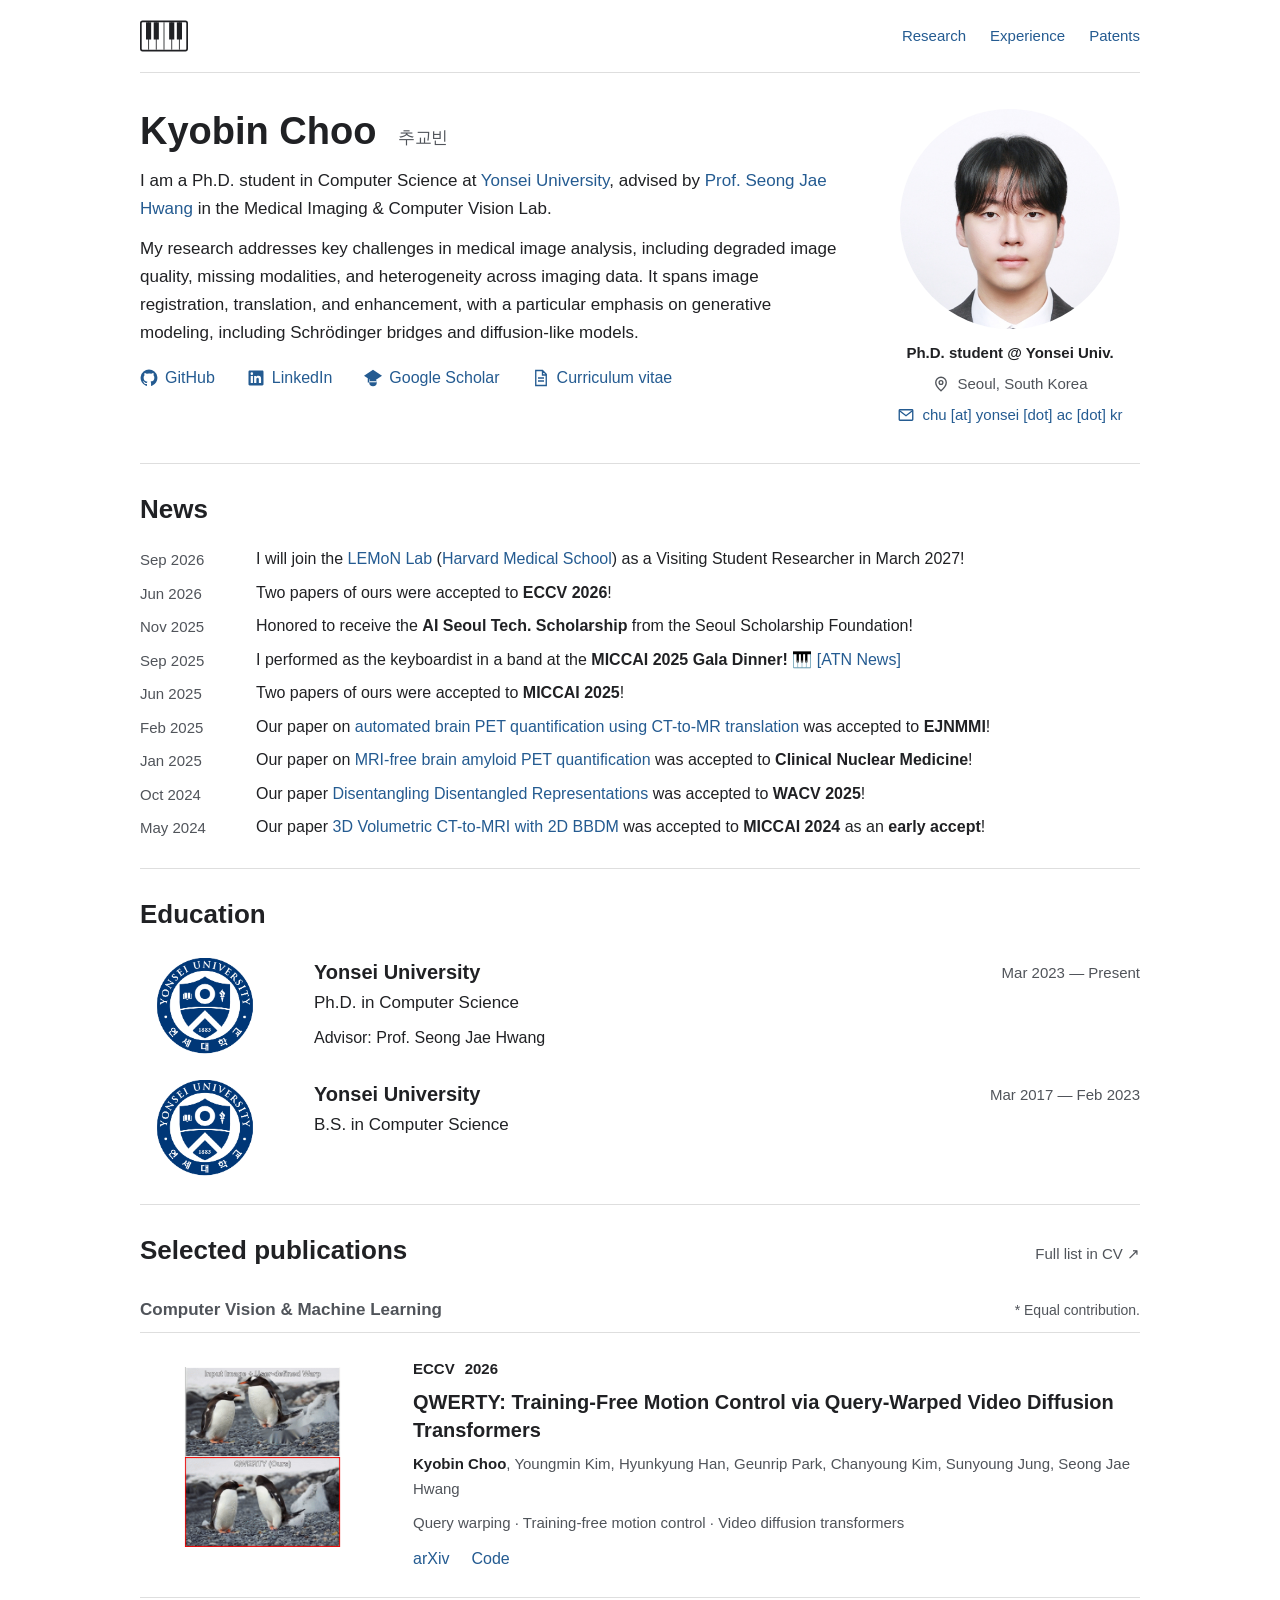
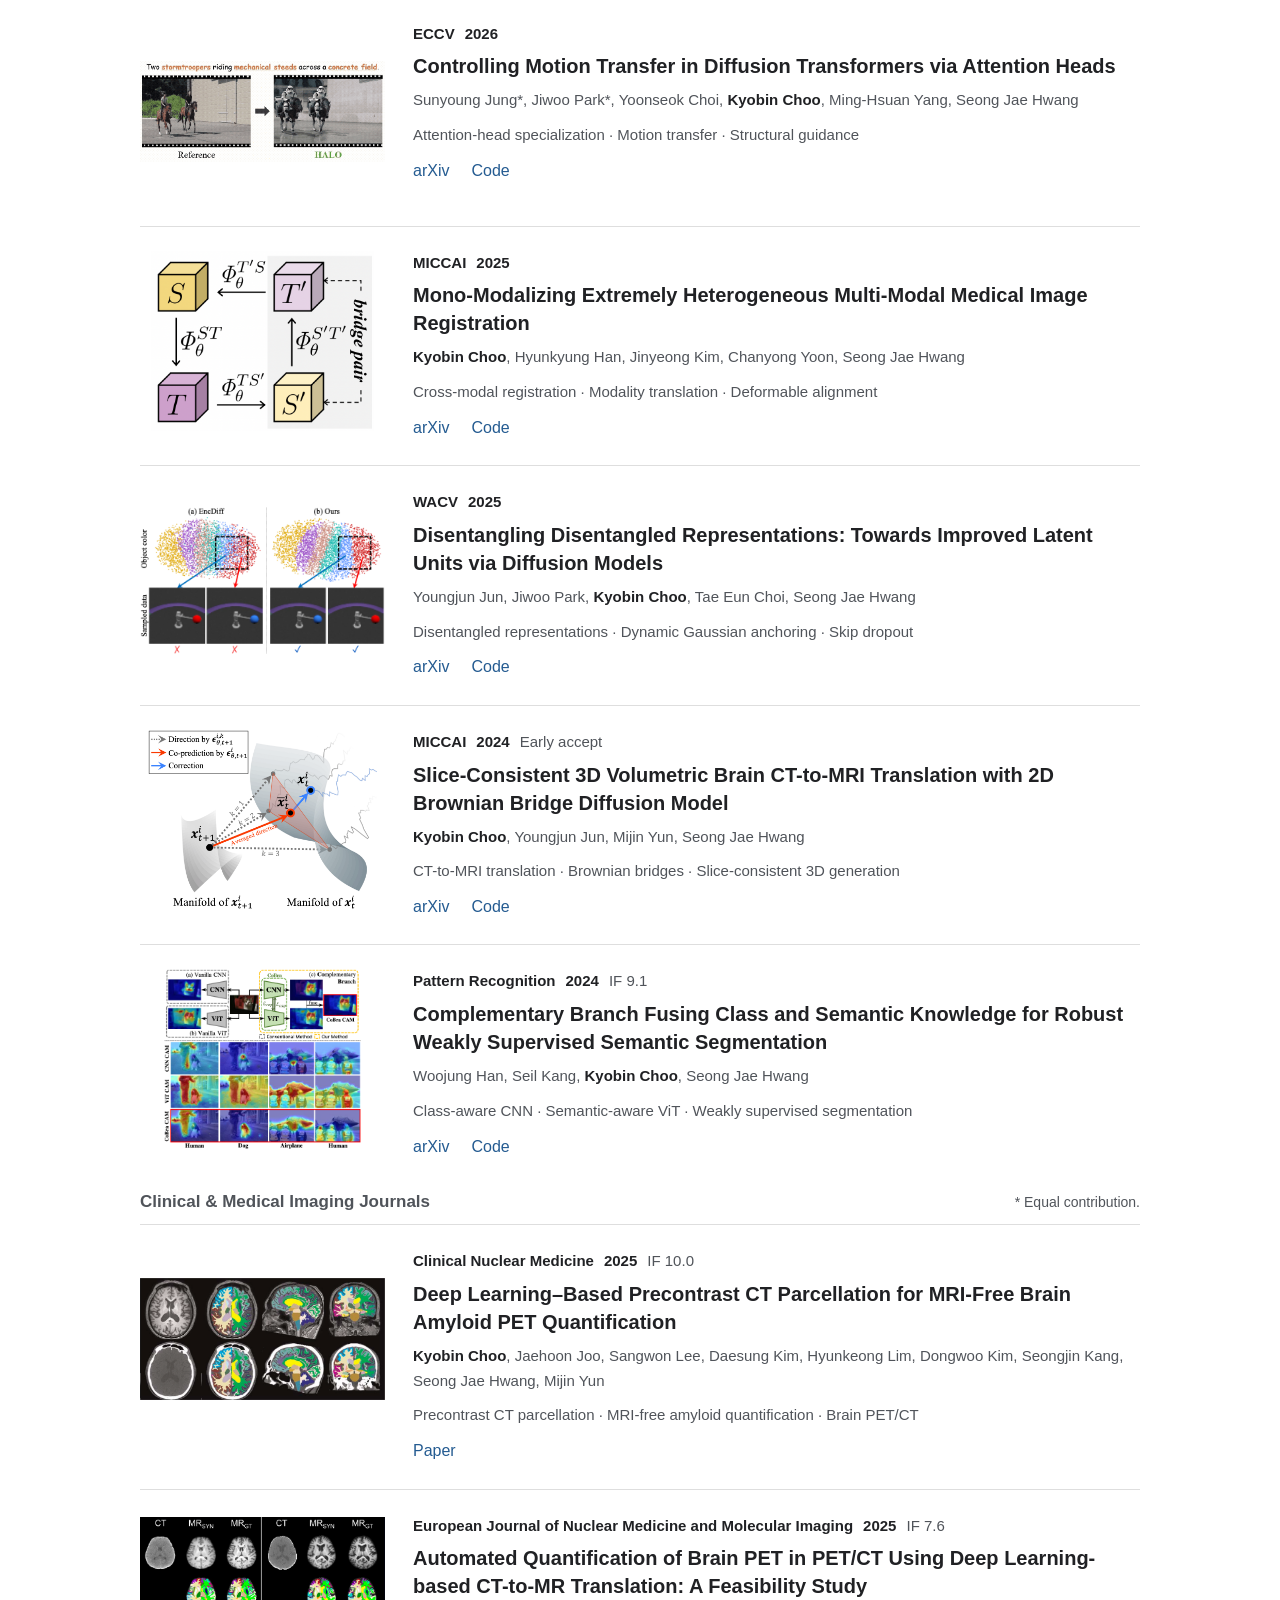
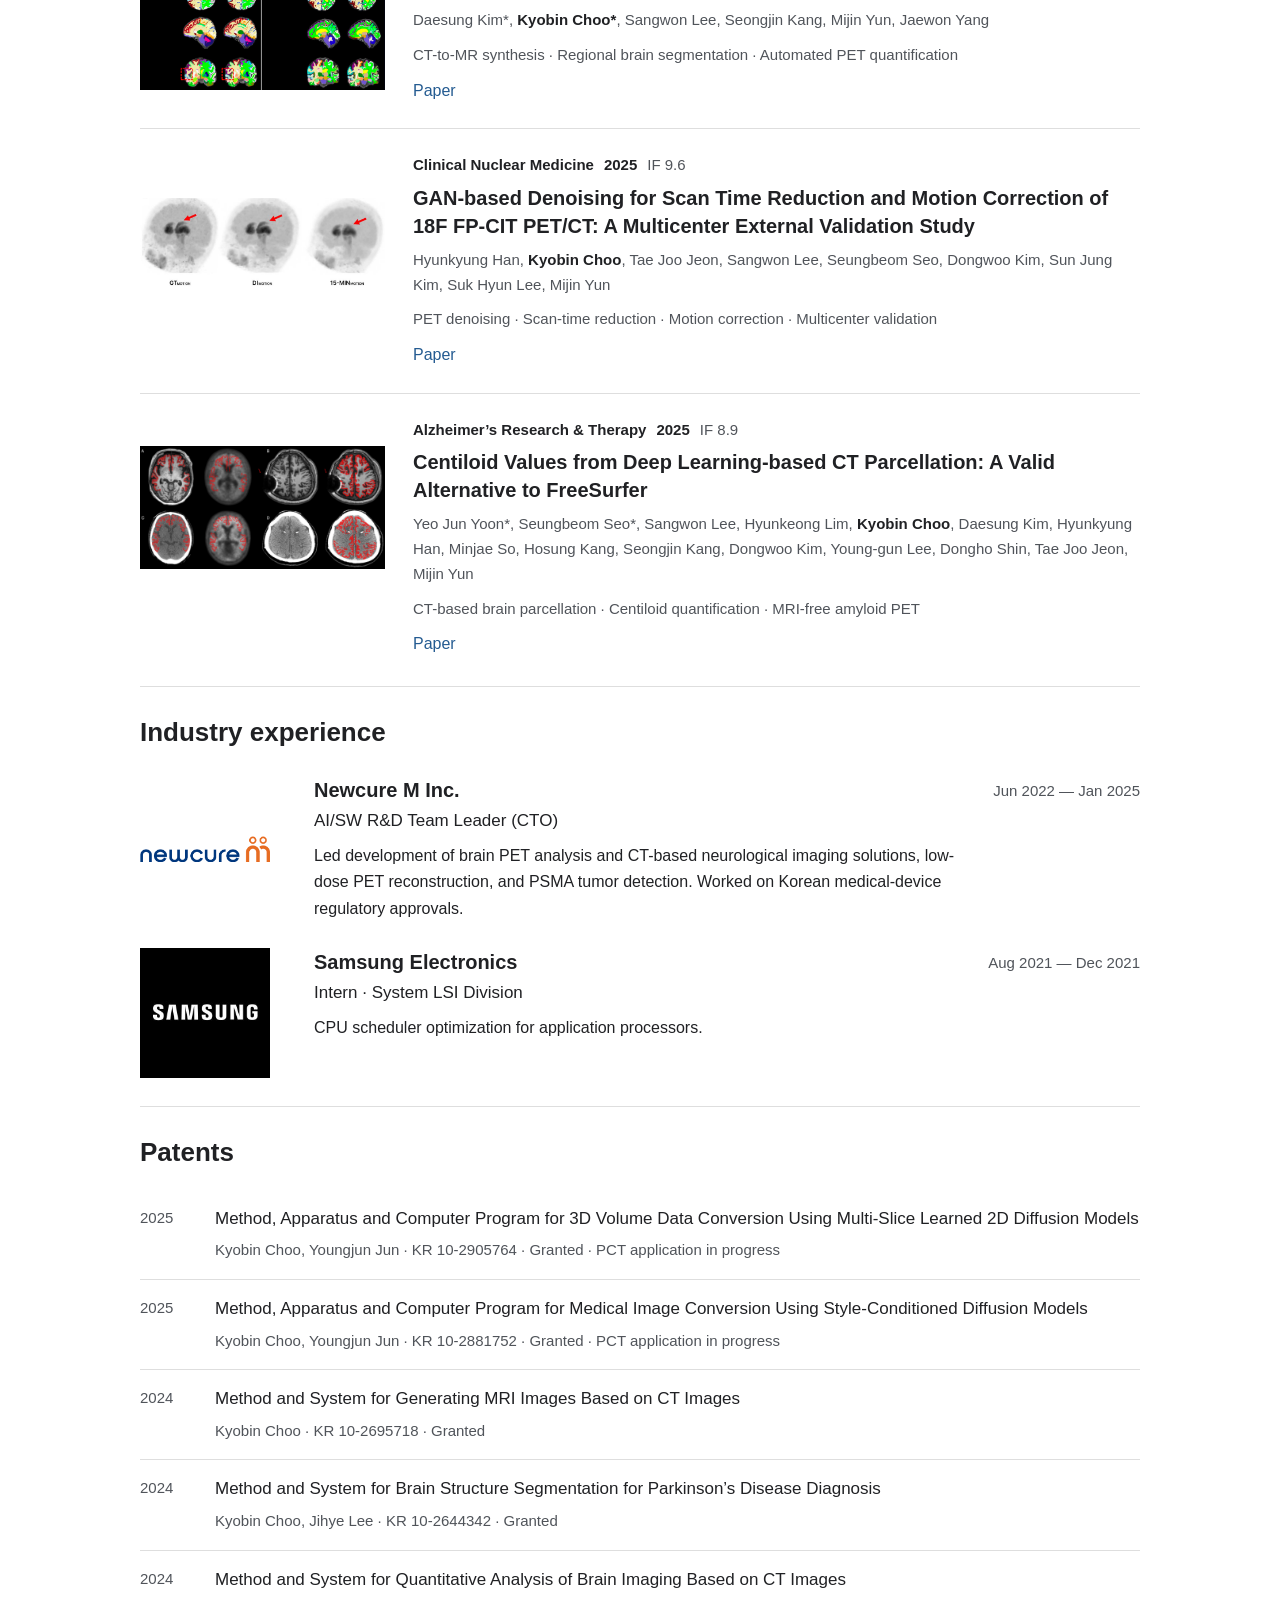
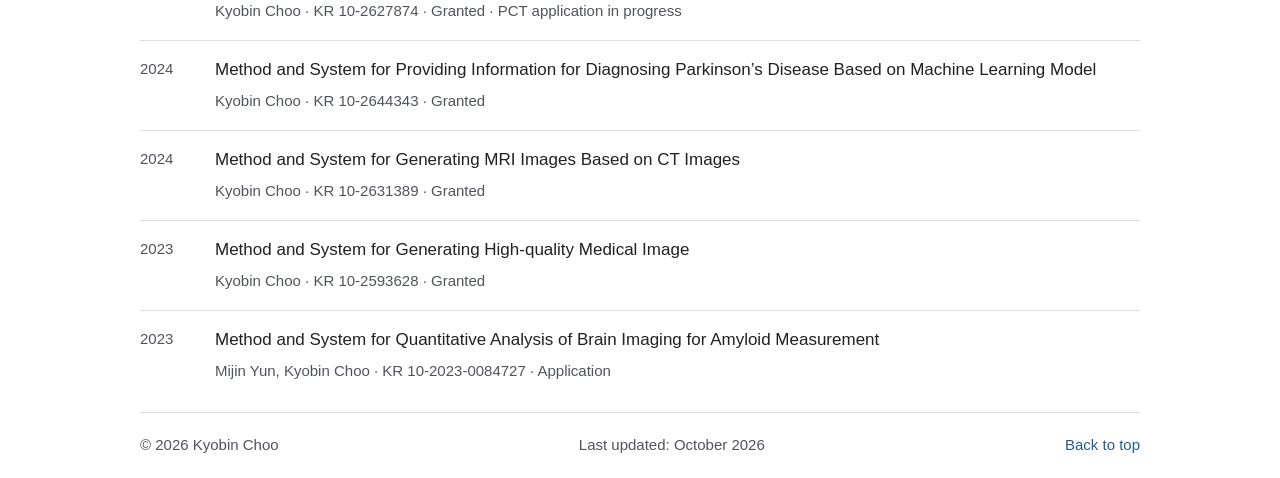
==== commit d6c1d6eb: "Update research introduction" ====
--- a/index.html
+++ b/index.html
@@ -49,7 +49,7 @@
       <div class="hero-copy">
         <h1 id="name">Kyobin Choo <span class="name-korean" lang="ko">추교빈</span></h1>
         <p class="bio">I am a Ph.D. student in Computer Science at <a href="https://www.yonsei.ac.kr/en_sc/">Yonsei University</a>, advised by <a href="https://micv.yonsei.ac.kr/">Prof. Seong Jae Hwang</a> in the Medical Imaging &amp; Computer Vision Lab.</p>
-        <p class="bio">My research explores how generative models can offer precise control over visual content and connect heterogeneous medical images. I work on training-free video motion control, Schrödinger bridges, diffusion-like models, and medical image translation and registration.</p>
+        <p class="bio">My research addresses key challenges in medical image analysis, including degraded image quality, missing modalities, and heterogeneity across imaging data. It spans image registration, translation, and enhancement, with a particular emphasis on generative modeling, including Schrödinger bridges and diffusion-like models.</p>
         <div class="contact-links" aria-label="Contact and profiles">
           <a href="https://github.com/CKBling"><svg class="icon" aria-hidden="true" focusable="false"><use href="assets/icons.svg#github"></use></svg>GitHub</a>
           <a href="https://www.linkedin.com/in/kyobin-choo-ckbling/"><svg class="icon" aria-hidden="true" focusable="false"><use href="assets/icons.svg#linkedin"></use></svg>LinkedIn</a>
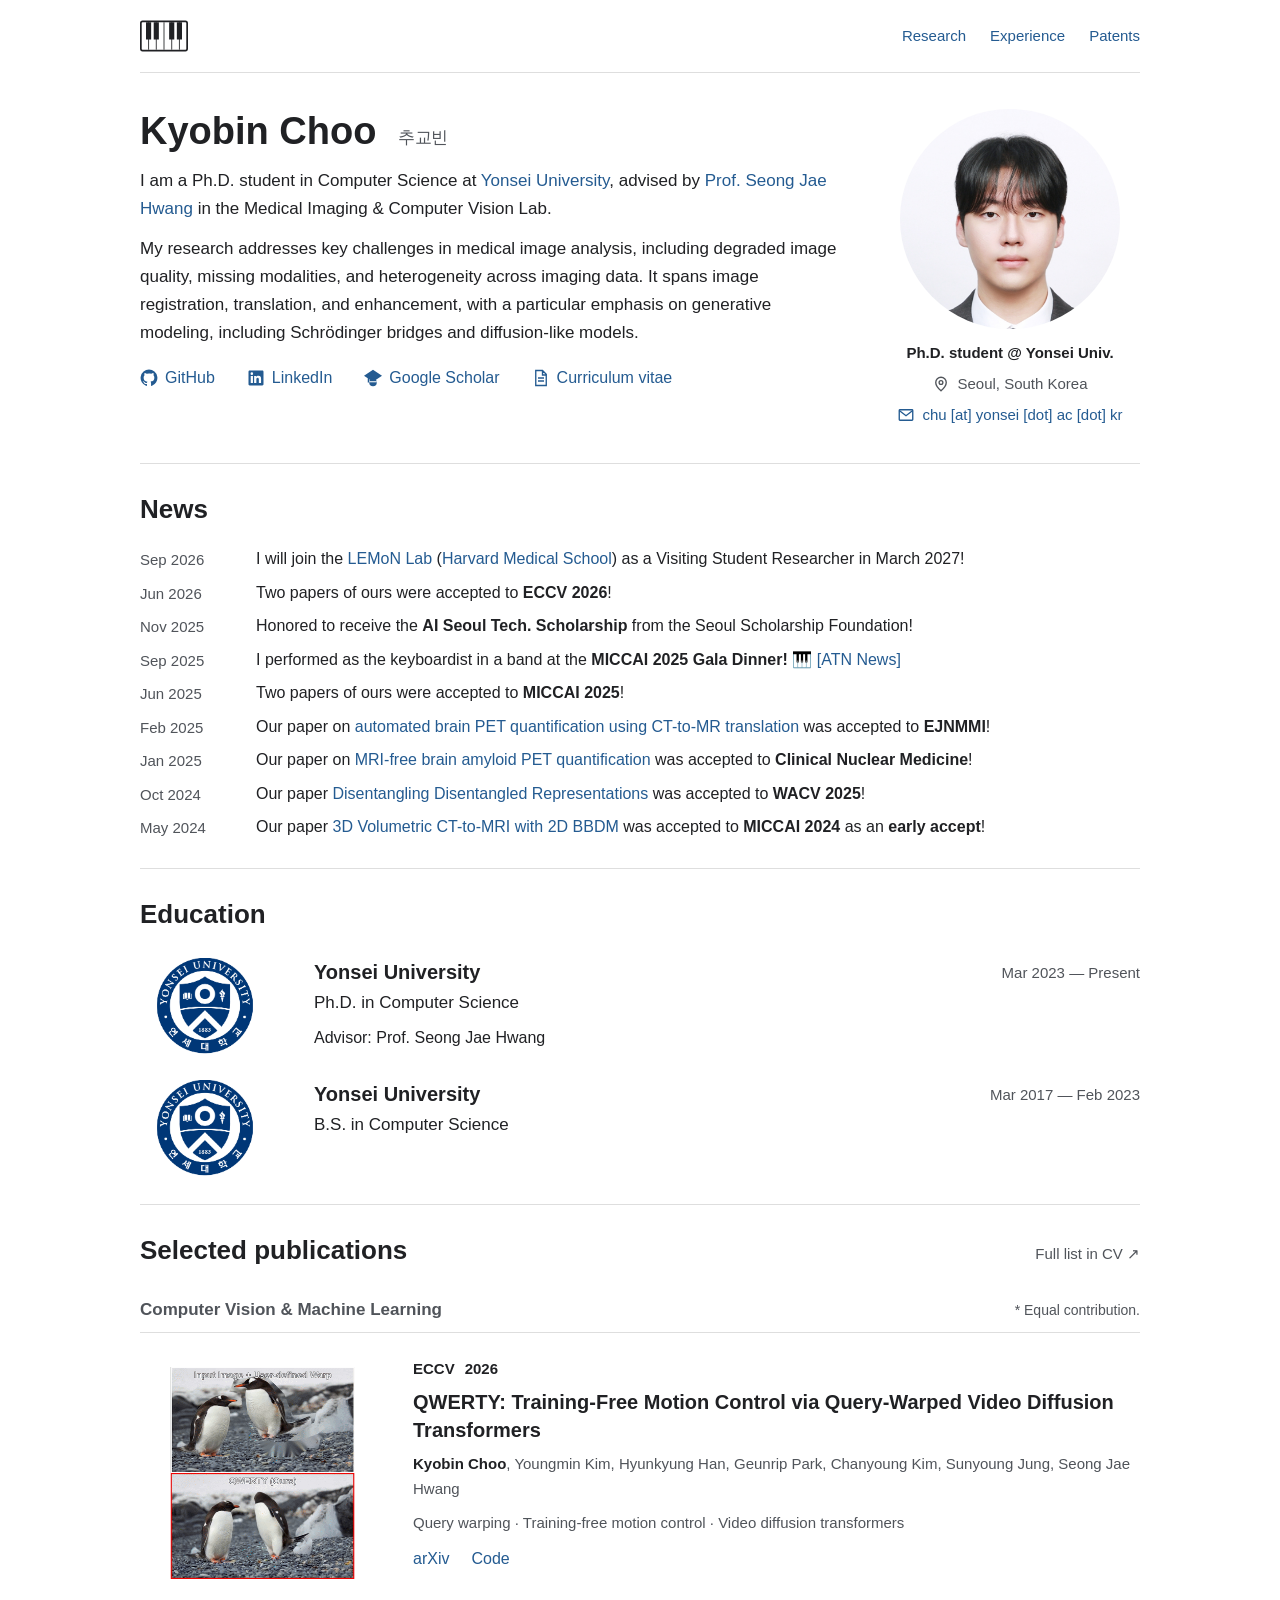
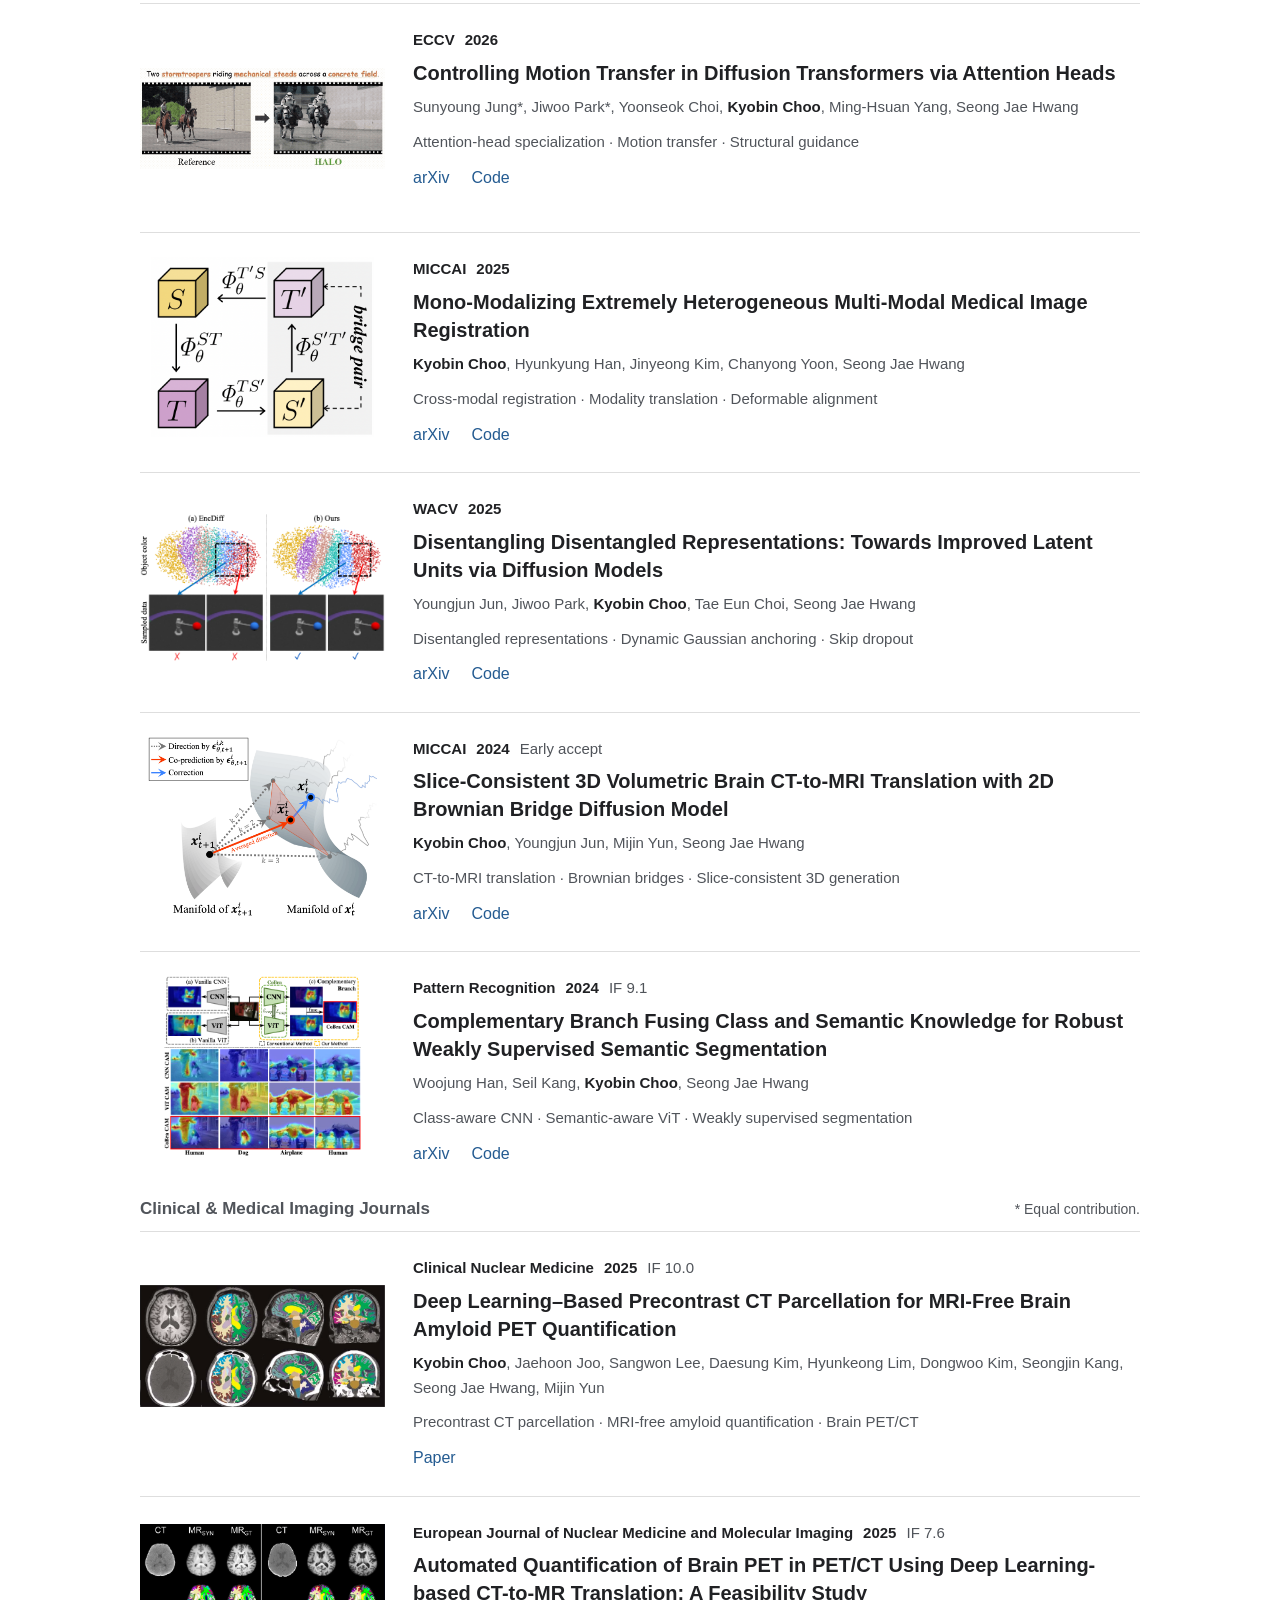
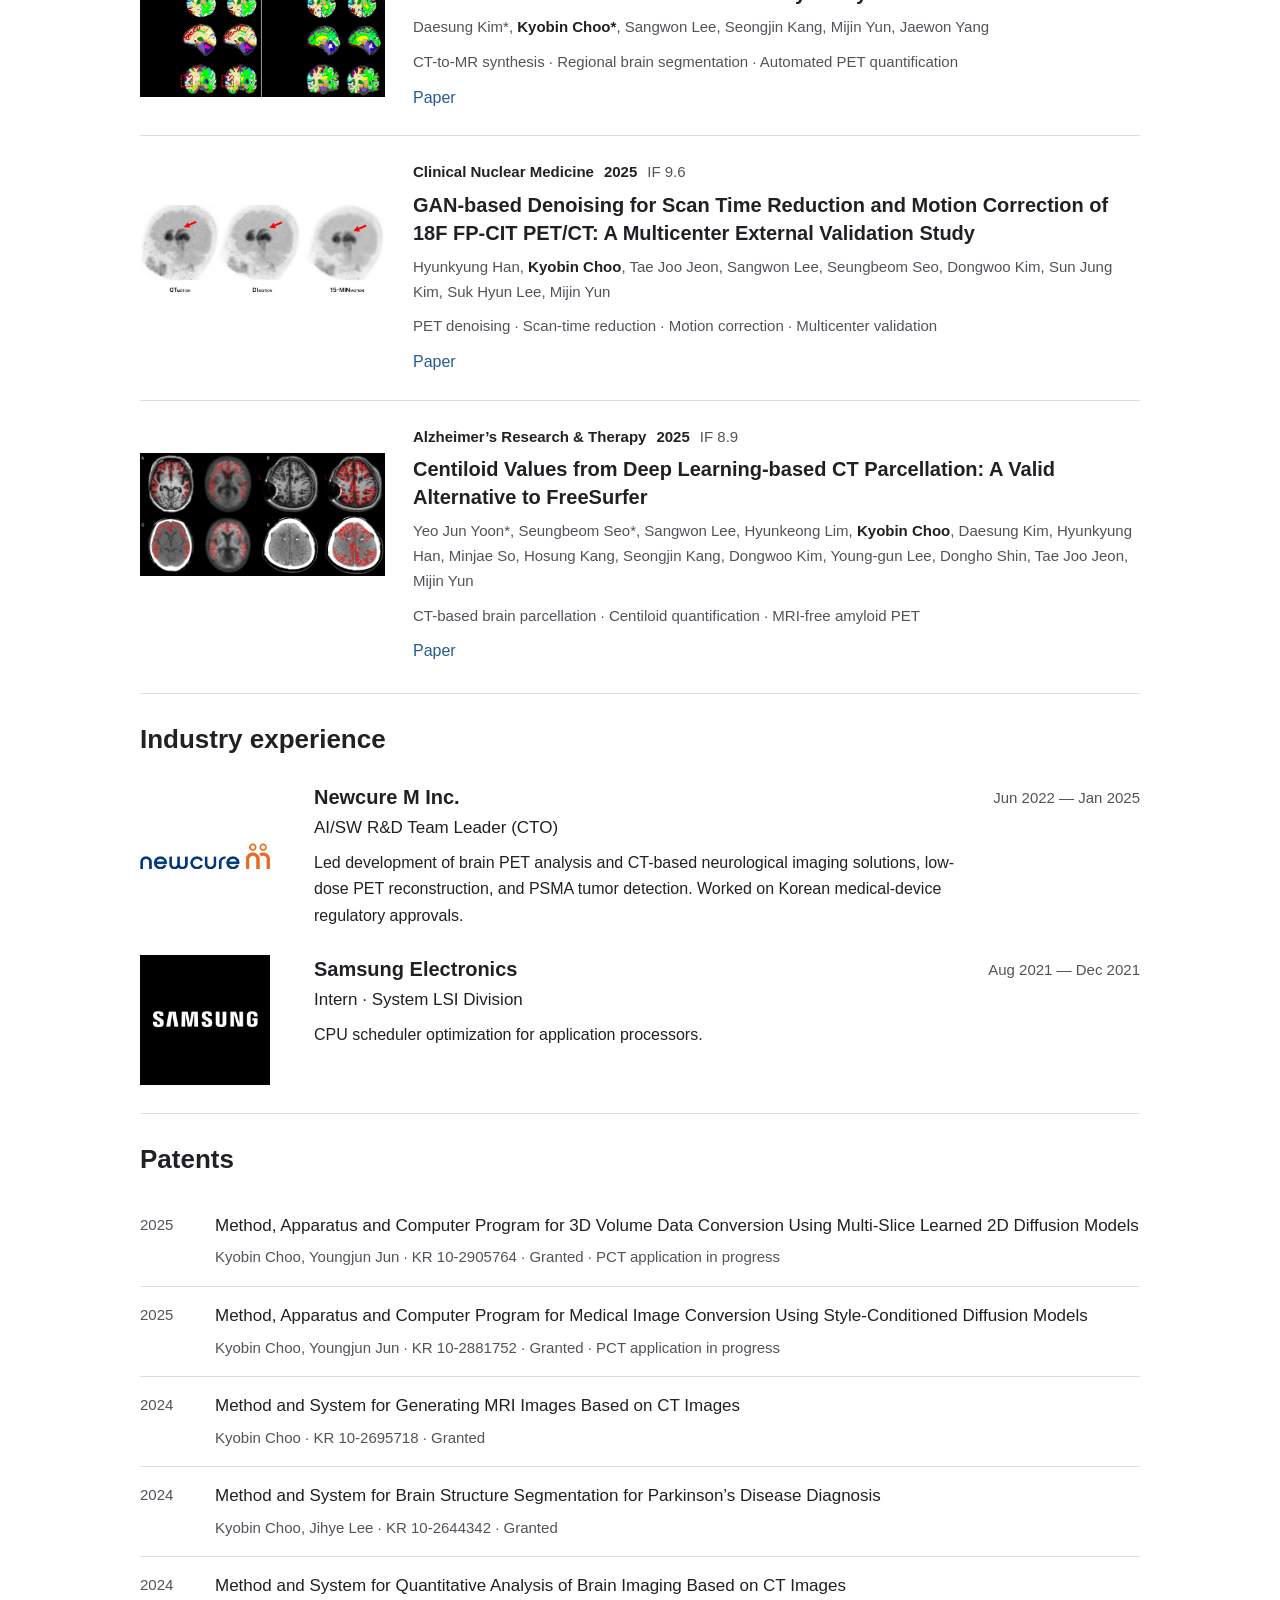
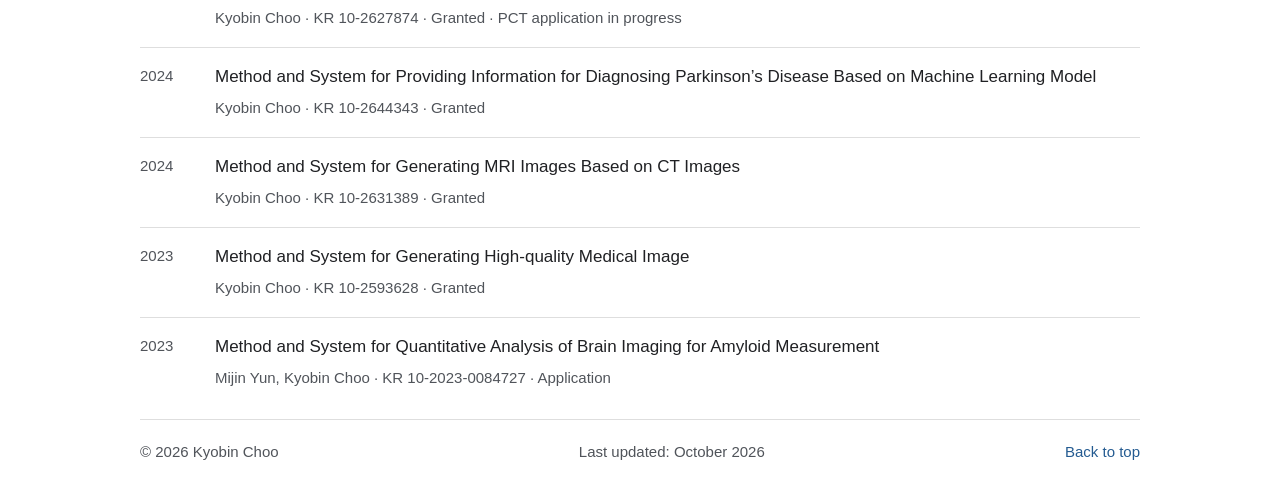
==== commit a8990a89: "Polish mobile layout with portrait-first introduction" ====
--- a/index.html
+++ b/index.html
@@ -11,7 +11,7 @@
   <meta property="og:url" content="https://ckbling.github.io/">
   <link rel="canonical" href="https://ckbling.github.io/">
   <link rel="icon" href="assets/mark_pinao.png" type="image/png">
-  <link rel="stylesheet" href="assets/site.css?v=20261022-layout4">
+  <link rel="stylesheet" href="assets/site.css?v=20261031-mobile1">
   <script src="assets/site.js" defer></script>
   <script type="application/ld+json">
   {
--- a/assets/site.css
+++ b/assets/site.css
@@ -65,6 +65,9 @@
 .paper-visual { display: flex; flex-direction: column; justify-content: center; min-width: 0; color: var(--muted); }
 .qwerty-visual { padding-top: 10px; }
 .paper-visual img { width: 100%; height: 180px; object-fit: contain; }
+@media (min-width: 601px) {
+  .qwerty-visual img { height: auto; }
+}
 .venue { display: flex; flex-wrap: wrap; gap: 6px 10px; font-size: 15px; font-weight: 600; margin-bottom: 6px; }
 .venue .distinction { font-weight: 400; color: var(--muted); }
 h3, h4 { font-size: 20px; line-height: 1.4; font-weight: 600; }
@@ -110,27 +113,63 @@
   .date-range { grid-column: 2; justify-self: end; }
 }
 @media (max-width: 600px) {
-  .wrap { width: calc(100% - 36px); }
-  .site-header { flex-direction: column; align-items: flex-start; gap: 10px; padding: 16px 0; }
-  .site-header nav { gap: 10px 20px; }
-  .hero { display: flex; flex-direction: column; gap: 24px; padding: 28px 0; }
-  h1 { font-size: 34px; }
-  .portrait { width: min(260px, 100%); padding: 0; }
-  .portrait-frame { width: 200px; height: 200px; margin-inline: auto; }
-  .portrait figcaption { width: 100%; }
+  .wrap { width: calc(100% - 40px); }
+  .site-header { flex-direction: row; align-items: center; gap: 16px; padding: 12px 0; }
+  .wordmark { min-height: 44px; align-items: center; }
+  .piano-mark { width: 34px; height: 24px; }
+  .site-header nav { gap: 0 14px; font-size: 13px; }
+  .site-header nav a { display: inline-flex; align-items: center; min-height: 44px; }
+  .hero { display: flex; flex-direction: column; align-items: stretch; gap: 24px; padding: 28px 0 32px; }
+  .hero-copy { min-width: 0; }
+  h1 { font-size: clamp(28px, 8vw, 34px); text-align: center; }
+  .name-korean { margin-left: 0.45em; }
+  .bio { font-size: 16px; line-height: 1.7; margin-top: 16px; }
+  .portrait { order: -1; align-self: center; width: min(280px, 100%); padding: 0; }
+  .portrait-frame { width: 180px; height: 180px; margin-inline: auto; }
+  .portrait figcaption { width: 100%; gap: 3px; font-size: 14px; margin-top: 14px; }
+  .portrait-detail .icon { width: 16px; height: 16px; flex-basis: 16px; }
+  .portrait a { min-height: 36px; }
+  .contact-links { display: grid; grid-template-columns: repeat(2, minmax(0, 1fr)); gap: 0 12px; font-size: 15px; margin-top: 16px; }
+  .contact-links a { min-height: 44px; }
+  .section { padding: 28px 0; }
   h2 { font-size: 24px; }
-  .news-list li { grid-template-columns: 1fr; gap: 2px; }
-  .publication { grid-template-columns: 1fr; gap: 16px; }
-  .paper-visual { max-width: 360px; }
+  .section-heading { gap: 8px 16px; }
+  .news-list { gap: 16px; }
+  .news-list li { grid-template-columns: 1fr; gap: 3px; font-size: 15.5px; line-height: 1.6; }
+  .news-list time { font-size: 13px; padding-top: 0; }
+  .publication-category-heading { gap: 6px 12px; margin-top: 26px; }
+  .publication-category { font-size: 16px; }
+  .publication-note { font-size: 12.5px; }
+  .publication { grid-template-columns: minmax(0, 1fr); gap: 18px; padding: 28px 0; }
+  .paper-visual { width: 100%; max-width: 360px; justify-self: center; }
   .qwerty-visual { padding-top: 0; }
   .paper-visual-pending { display: none; }
-  .paper-visual img { height: auto; max-height: 240px; }
-  .timeline-entry { grid-template-columns: 72px minmax(0, 1fr); gap: 8px 12px; }
-  .school-logo, .company-logo { width: 72px; height: 72px; }
-  .samsung-logo { width: 86px; height: auto; }
-  .samsung-logo img { width: 86px; }
+  .paper-visual img { height: auto; max-height: 320px; }
+  .paper-copy { min-width: 0; }
+  .paper-copy h4 { font-size: 19px; line-height: 1.45; overflow-wrap: anywhere; }
+  .venue { font-size: 14px; }
+  .authors { font-size: 14px; line-height: 1.65; }
+  .paper-keywords { font-size: 14px; line-height: 1.6; }
+  .paper-links { margin-top: 6px; gap: 8px 24px; }
+  .paper-links a { display: inline-flex; align-items: center; min-height: 44px; }
+  .timeline-entry { grid-template-columns: 56px minmax(0, 1fr); gap: 4px 16px; }
+  .timeline-copy { display: contents; }
+  .timeline-copy h3 { grid-column: 2; grid-row: 1; font-size: 19px; }
+  .role { grid-column: 2; grid-row: 2; font-size: 16px; margin-top: 0; }
+  .date-range { grid-column: 2; grid-row: 3; font-size: 13px; white-space: normal; }
+  .entry-detail { grid-column: 1 / -1; grid-row: 4; margin-top: 10px; font-size: 15px; line-height: 1.65; }
+  .education-entry .entry-detail { grid-column: 2; grid-row: 3; margin-top: 2px; font-size: 14px; }
+  .education-entry .date-range { grid-row: 4; }
+  .school-logo, .company-logo { width: 56px; height: 56px; grid-row: 1 / span 3; align-self: start; margin-top: 4px; }
+  .samsung-logo { width: 64px; height: auto; }
+  .samsung-logo img { width: 64px; }
   .patent-list li { grid-template-columns: 1fr; gap: 5px; }
+  .patent-list h3 { font-size: 16px; overflow-wrap: anywhere; }
+  .patent-list p { font-size: 14px; }
   .patent-list p span { display: block; }
+  .site-footer { display: grid; grid-template-columns: 1fr auto; gap: 4px 12px; font-size: 13px; align-items: center; }
+  .site-footer > span { grid-column: 1; }
+  .site-footer > a { grid-column: 2; grid-row: 1 / span 2; display: inline-flex; align-items: center; min-height: 44px; }
 }
 @media print {
   .wrap { width: 100%; }
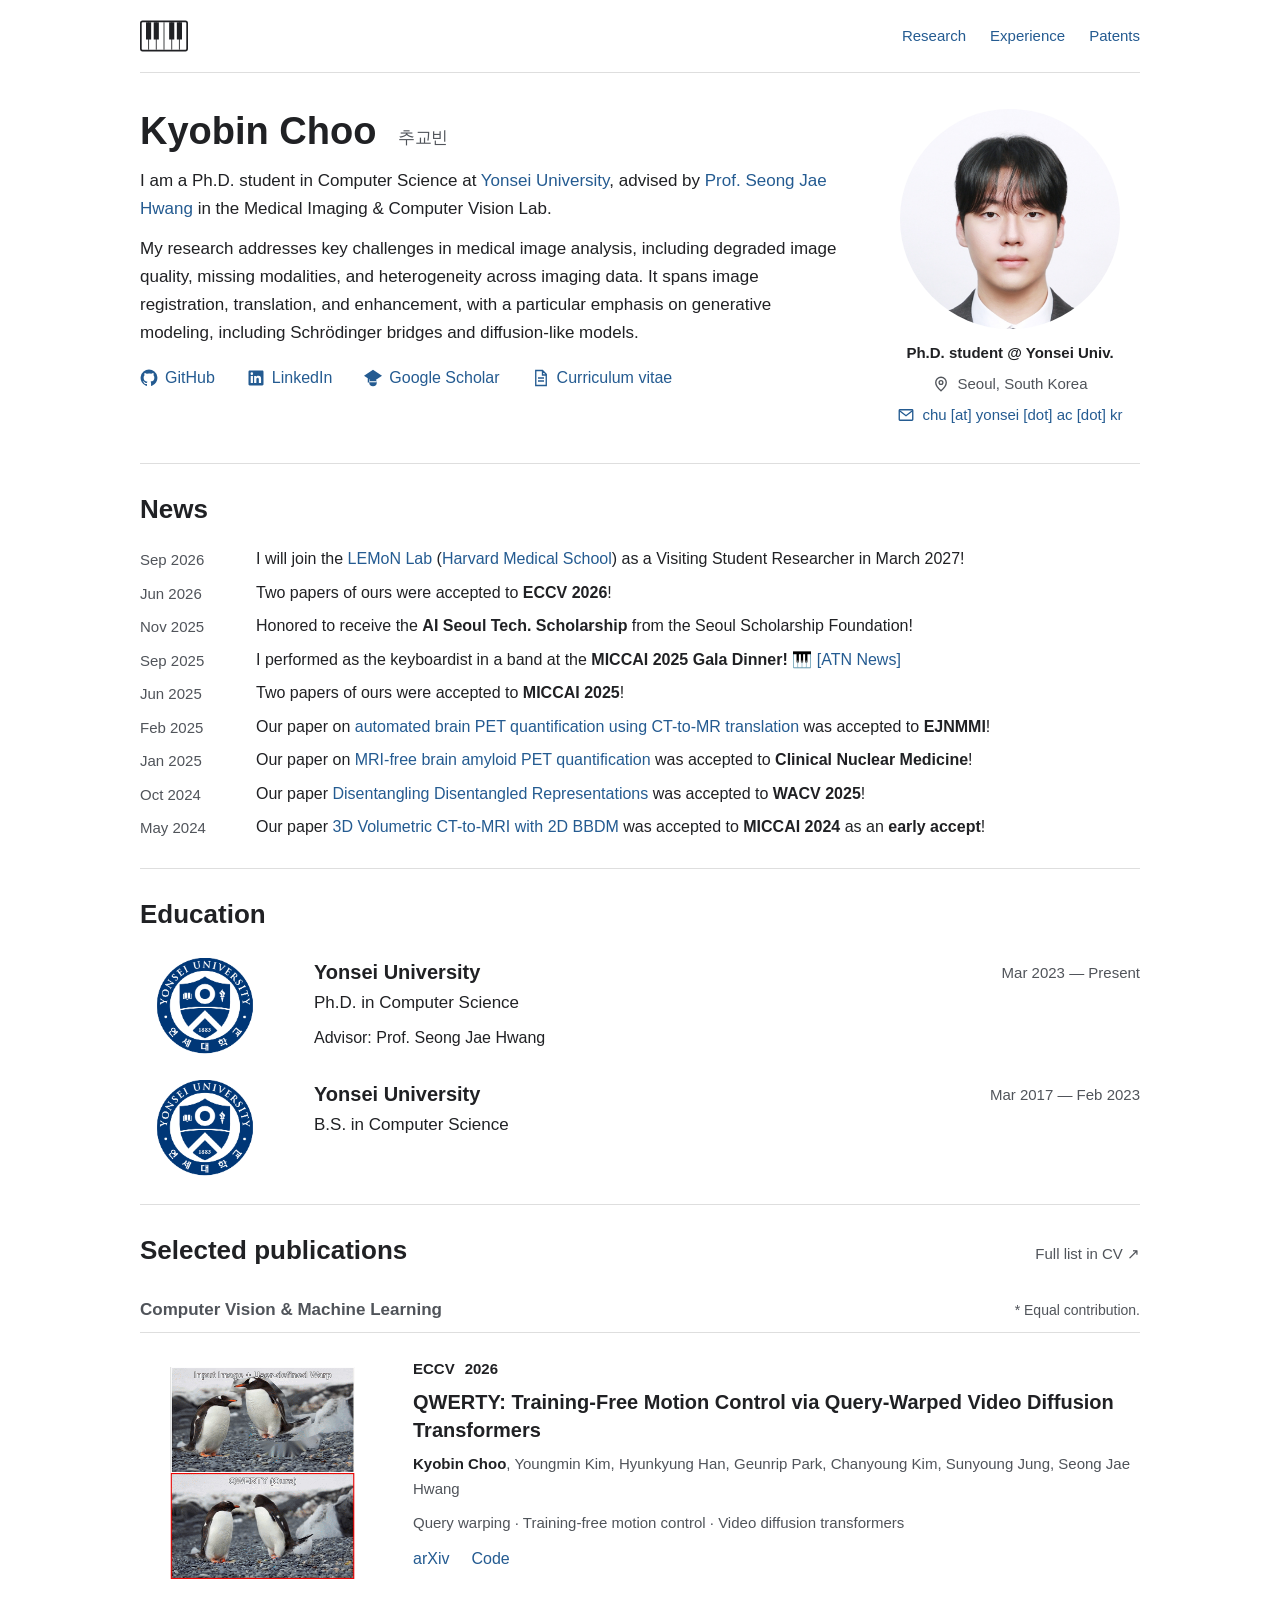
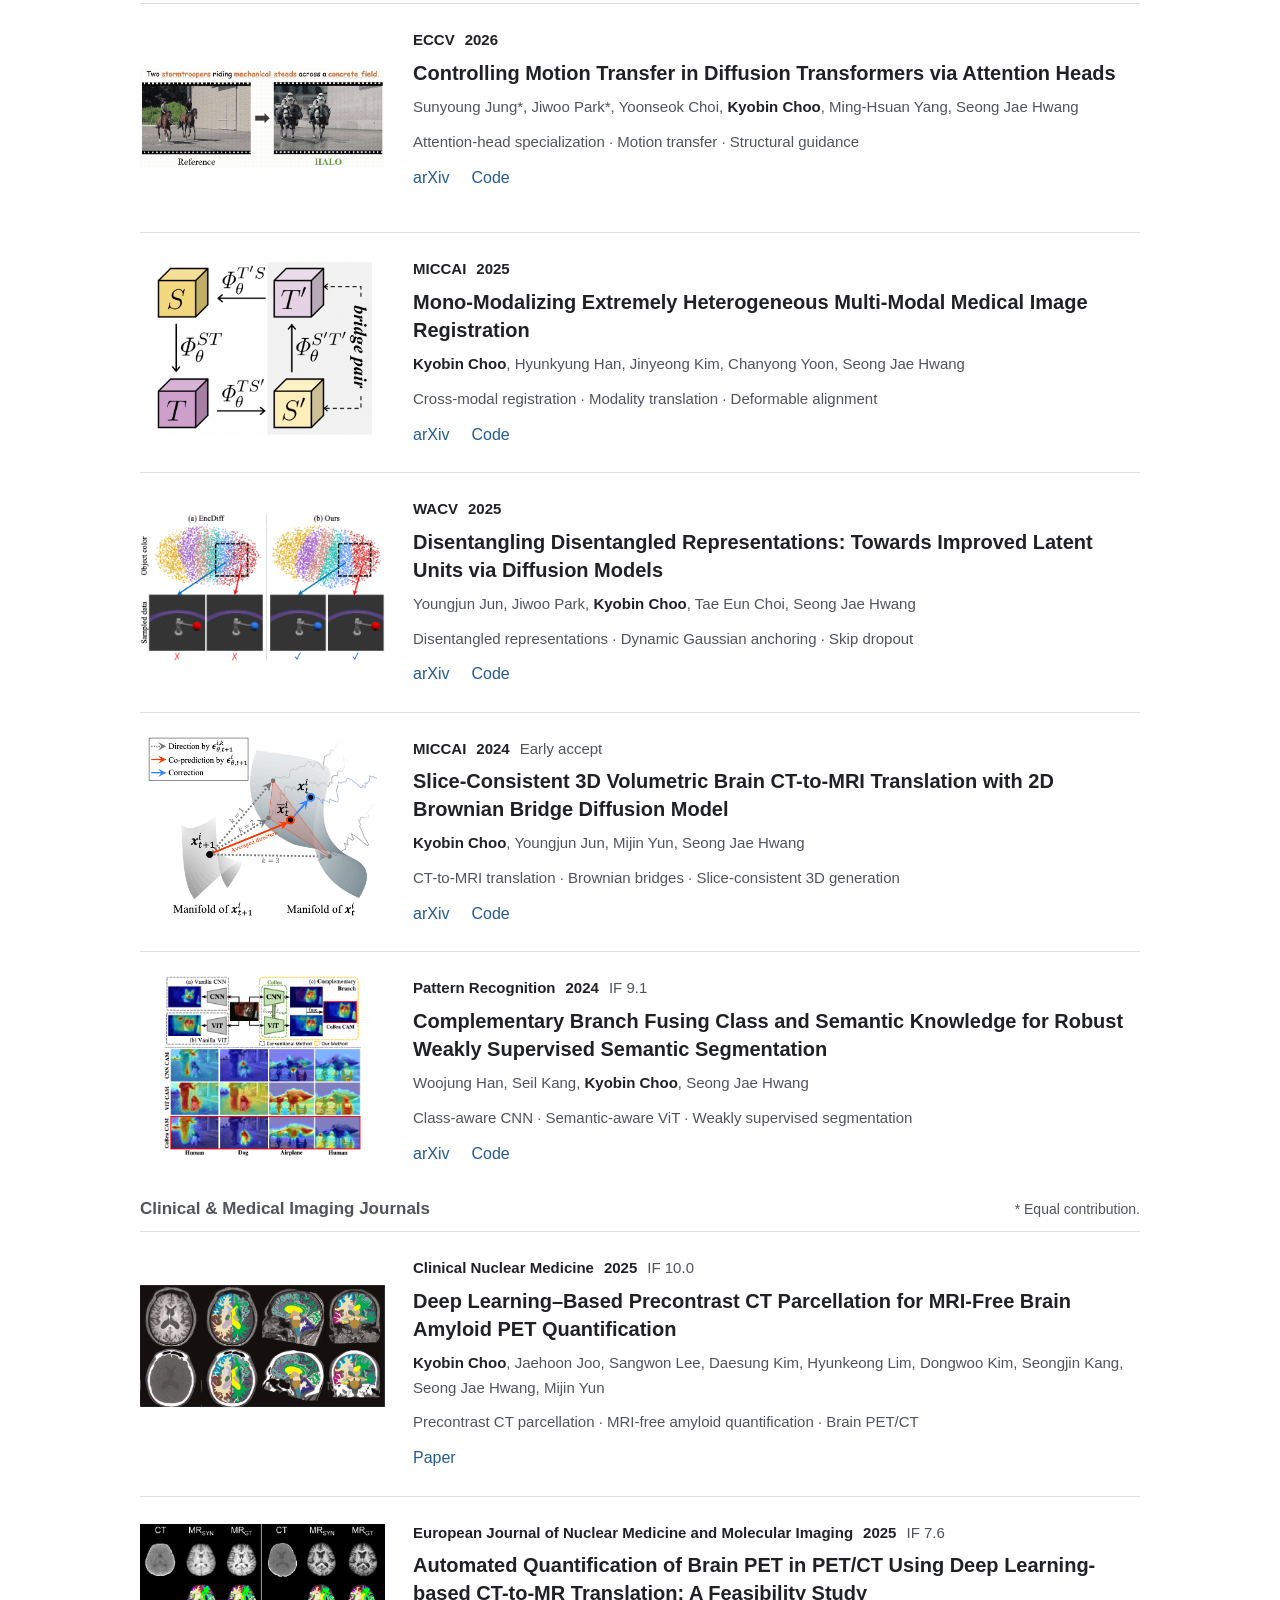
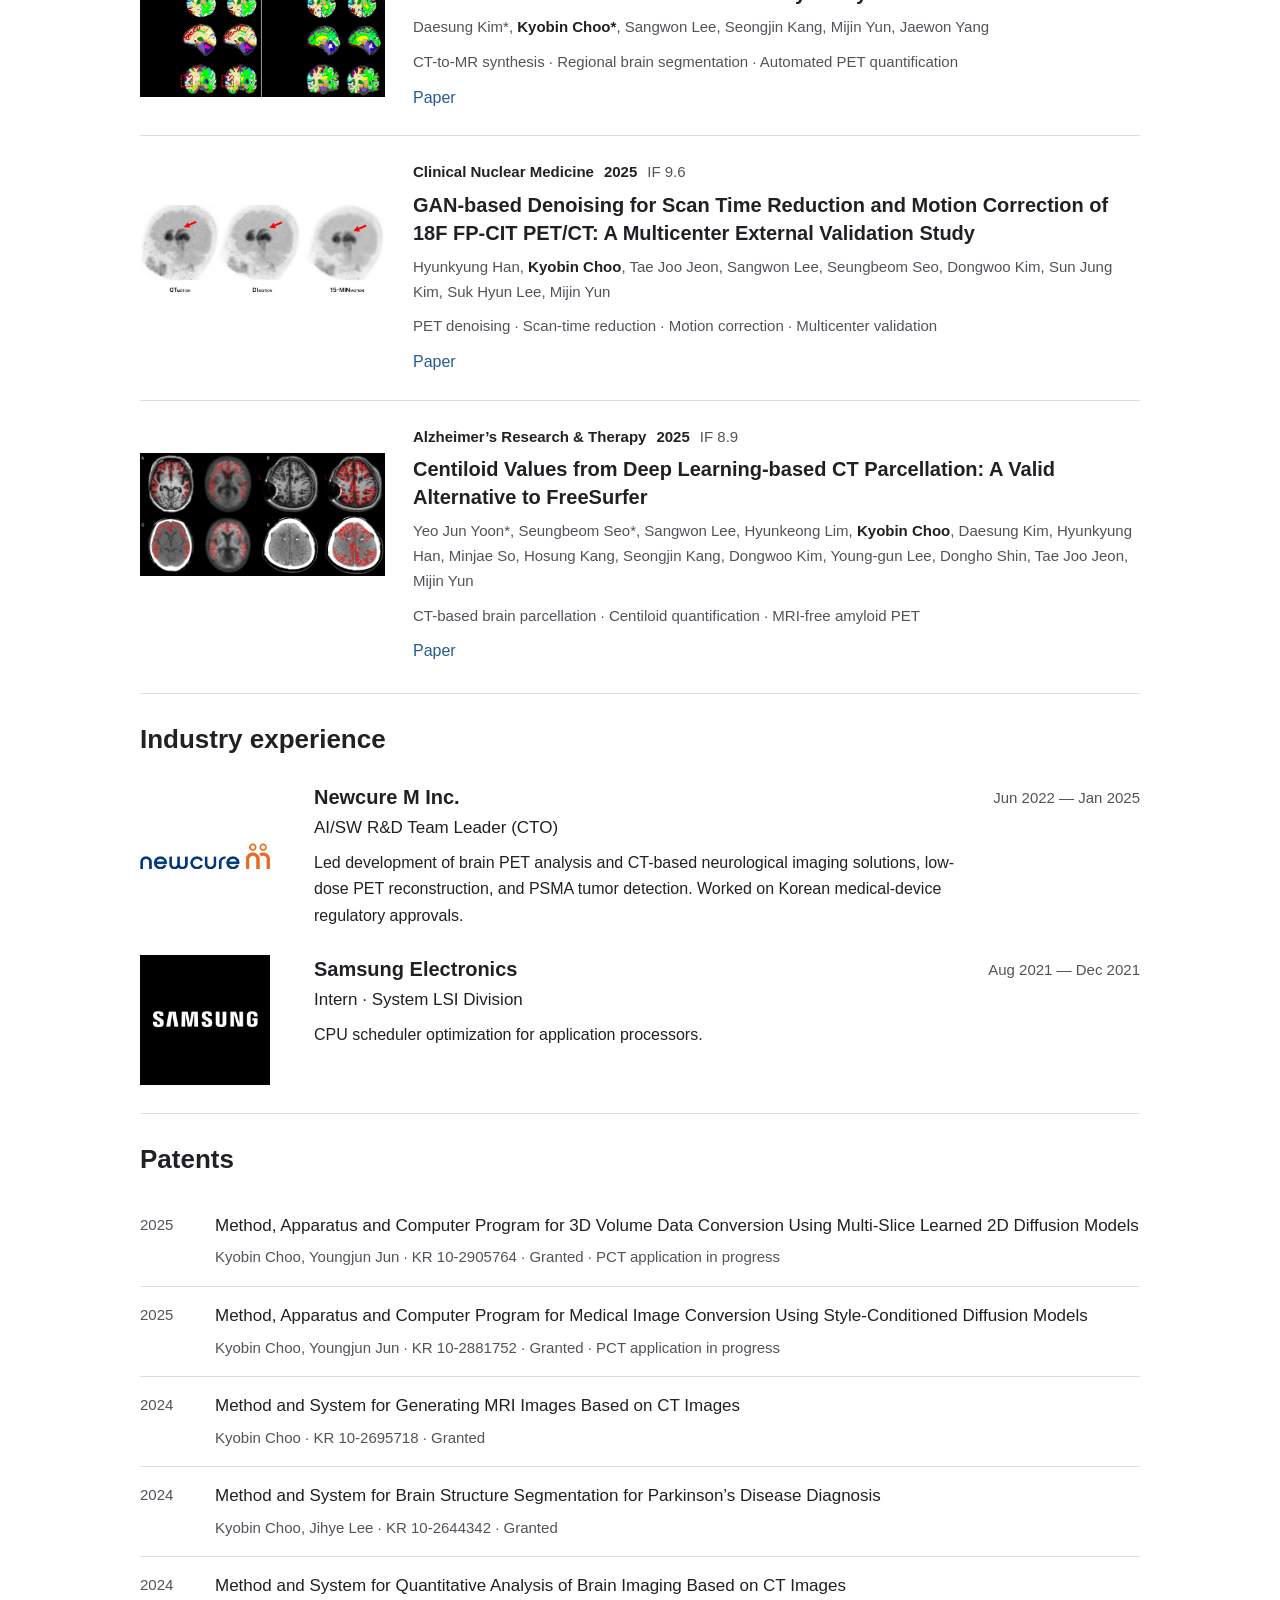
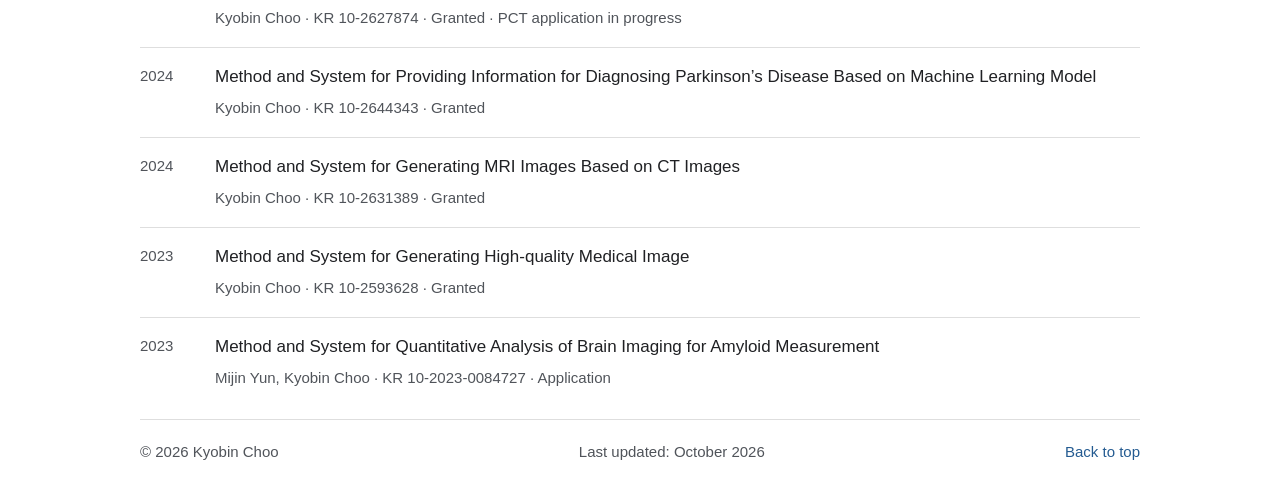
==== commit 55879554: "Add Google Search Console verification tag" ====
--- a/index.html
+++ b/index.html
@@ -2,6 +2,7 @@
 <html lang="en">
 <head>
   <meta charset="utf-8">
+  <meta name="google-site-verification" content="lwbP52zw2mAEtaSDYHIpvFhYVwwRpRTz4ra7fILyFFc" />
   <meta name="viewport" content="width=device-width, initial-scale=1">
   <meta name="description" content="Kyobin Choo is a Ph.D. student at Yonsei University researching controllable video generation, Schrödinger bridges, diffusion-like models, and medical image computing.">
   <meta name="theme-color" content="#ffffff">
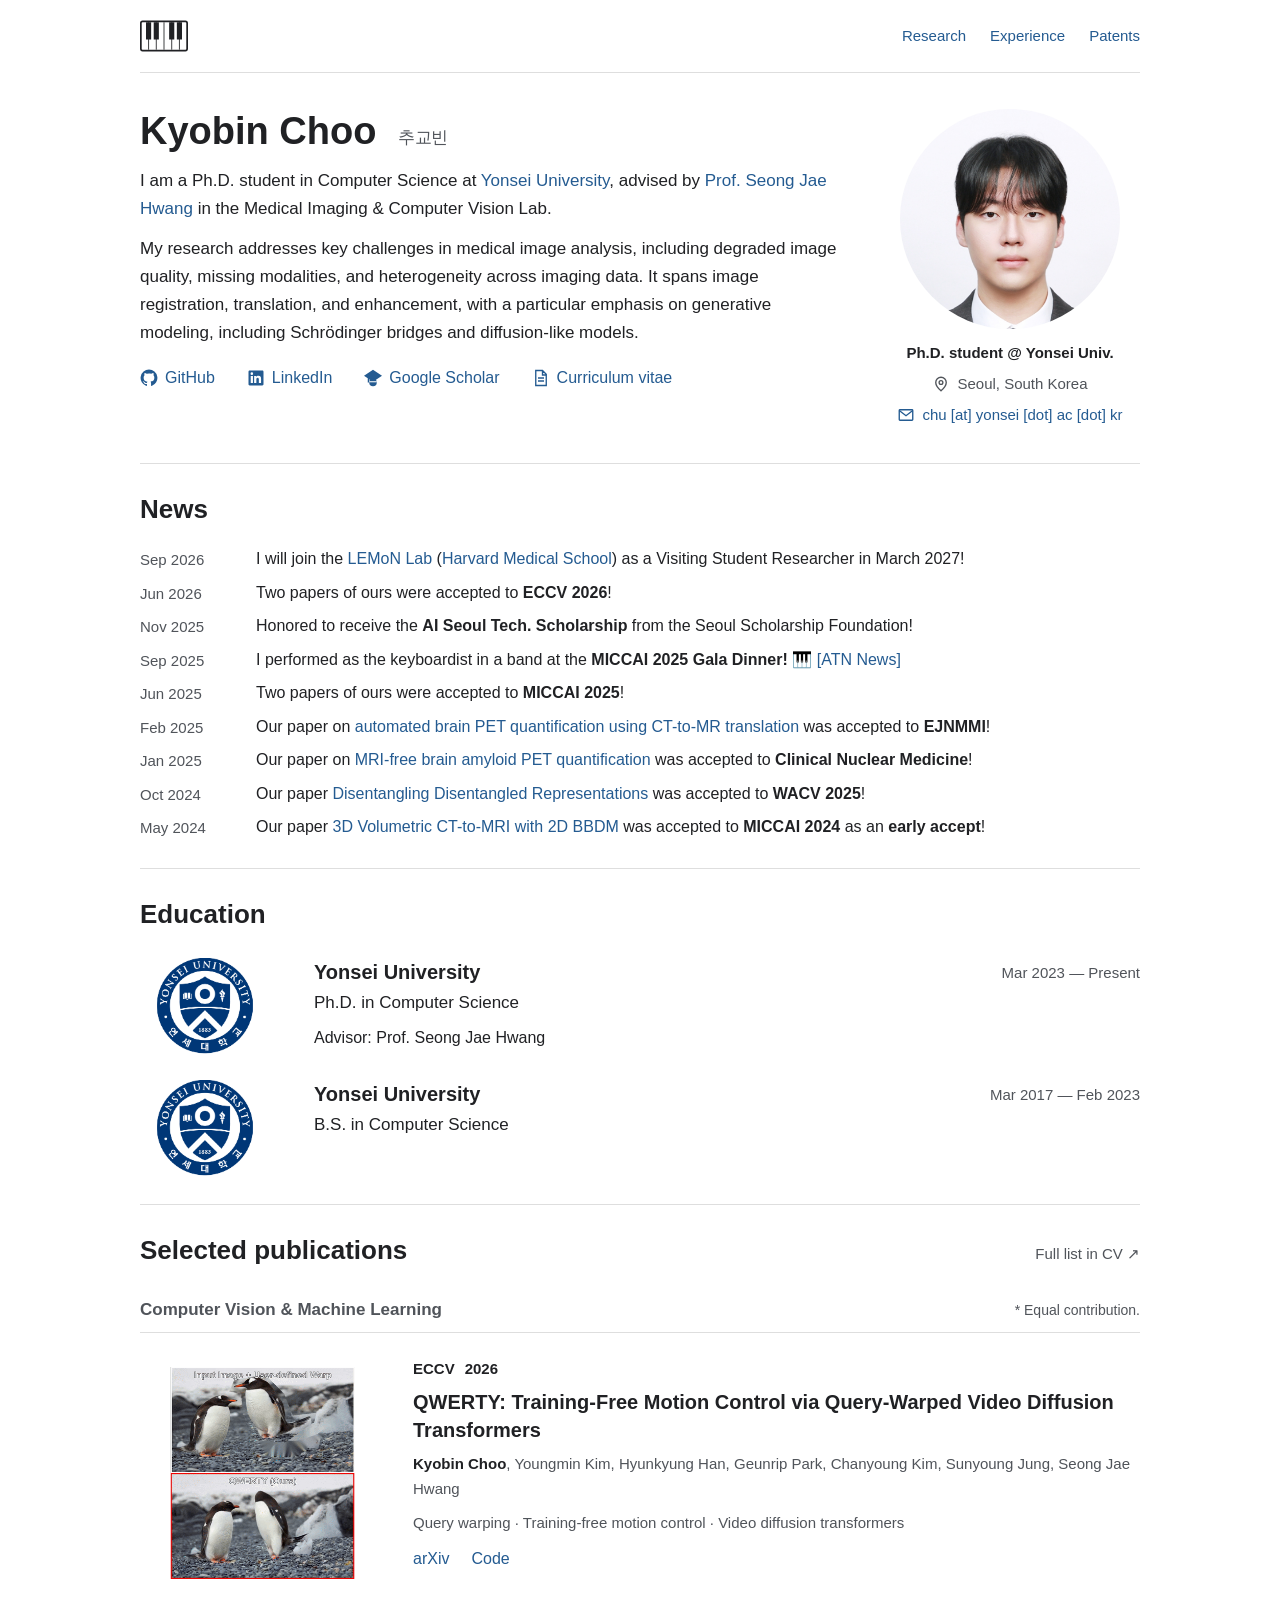
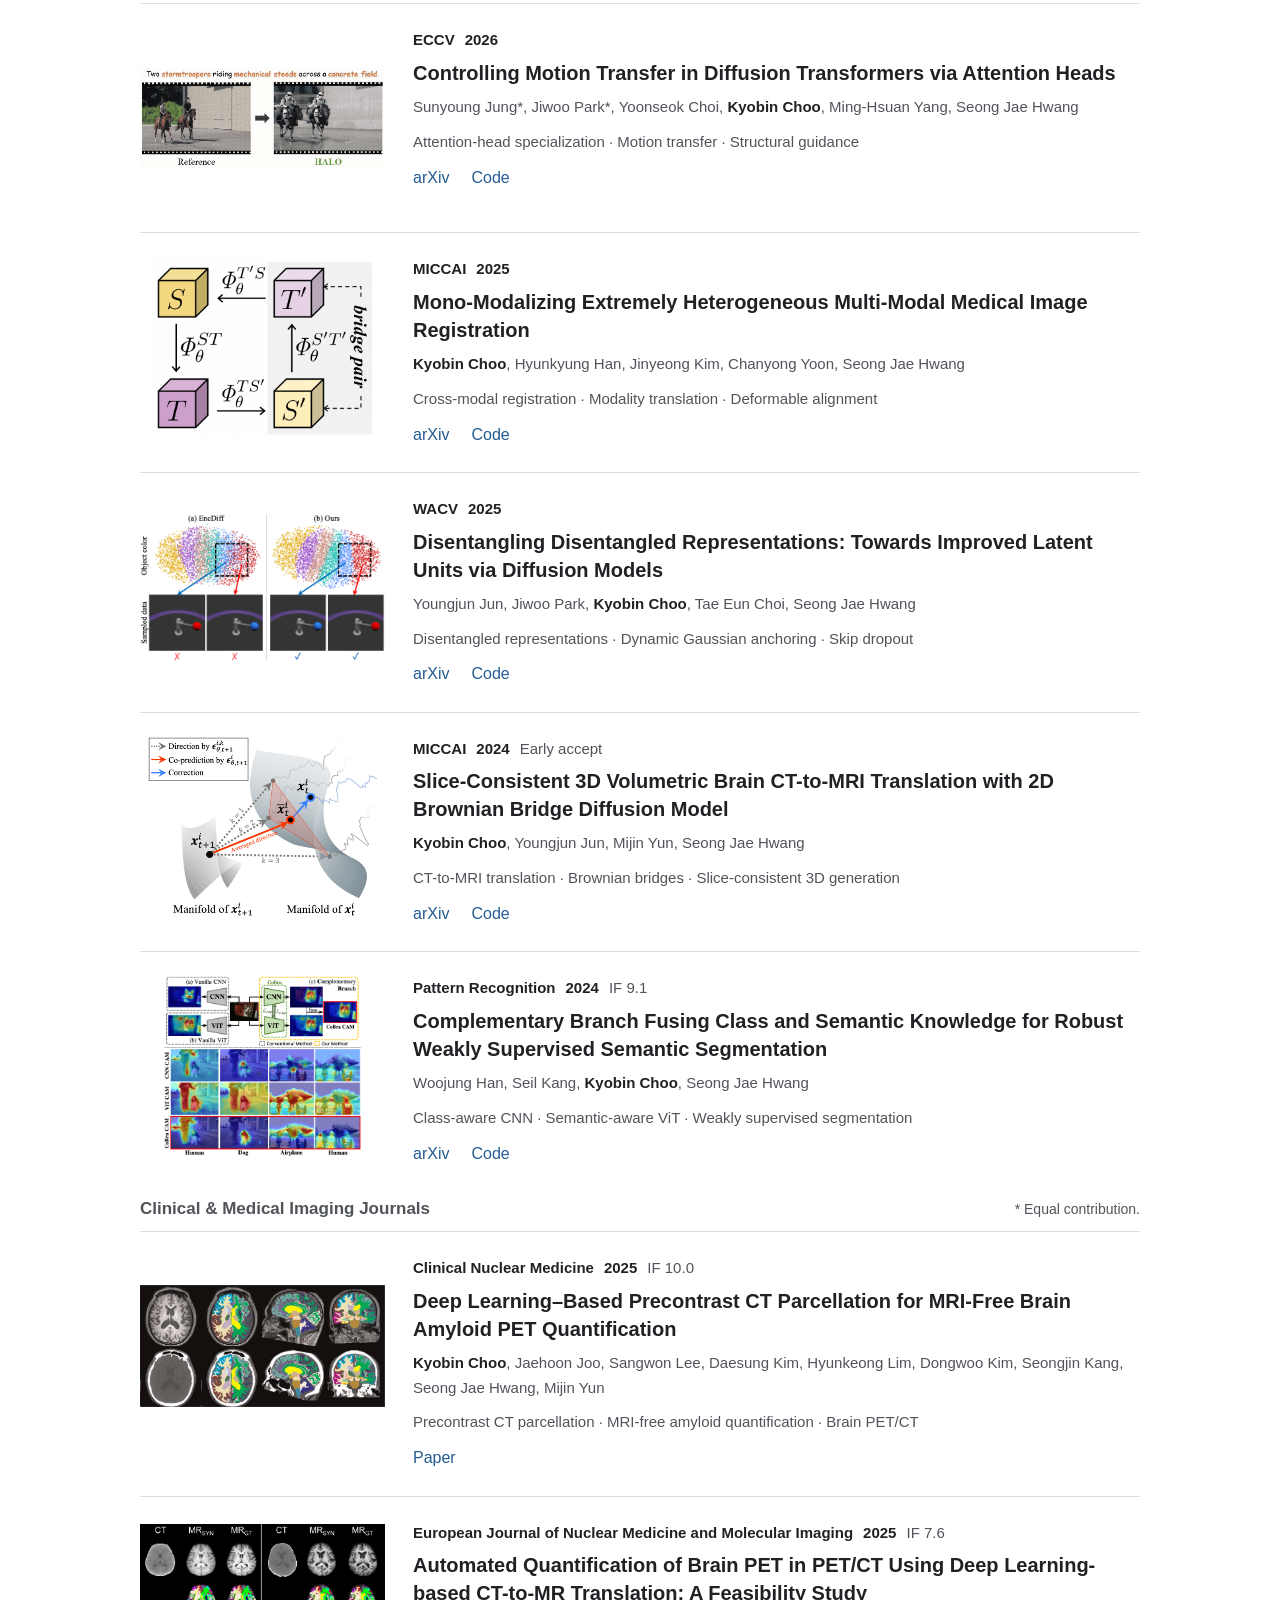
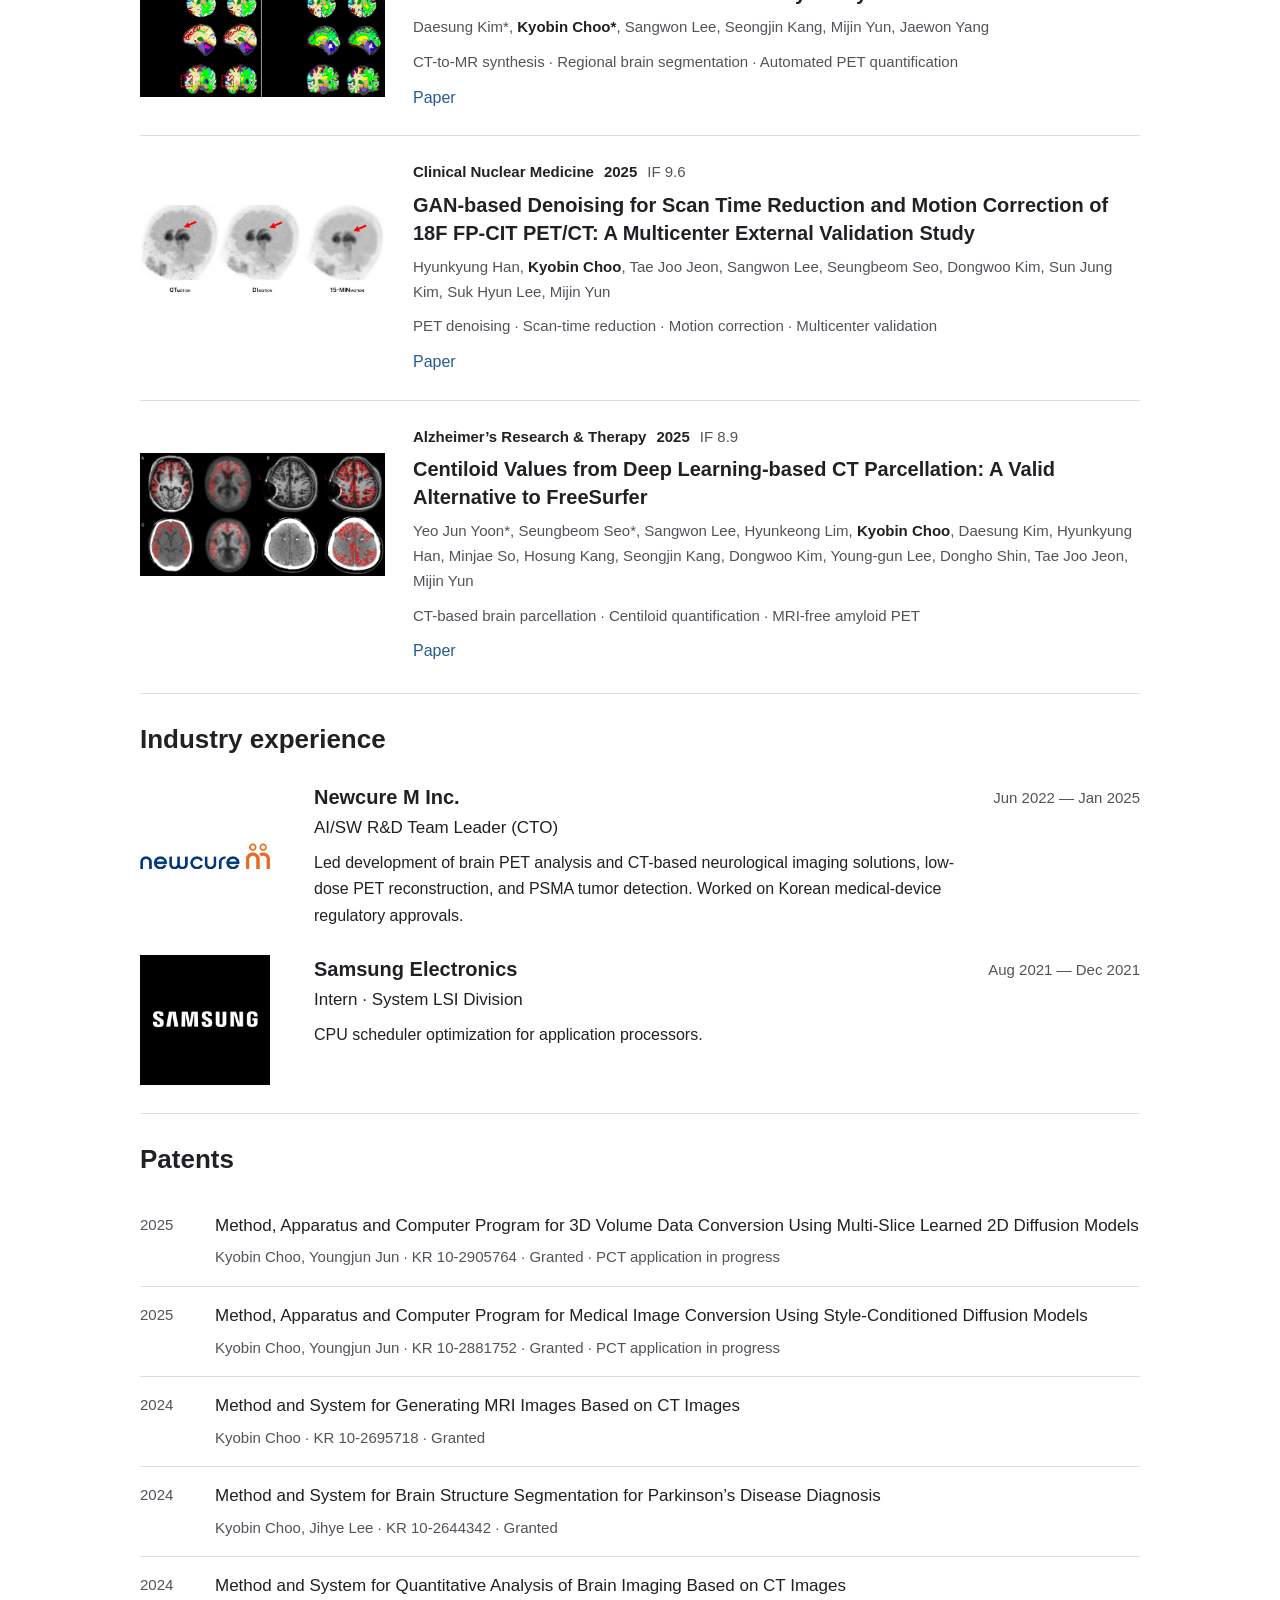
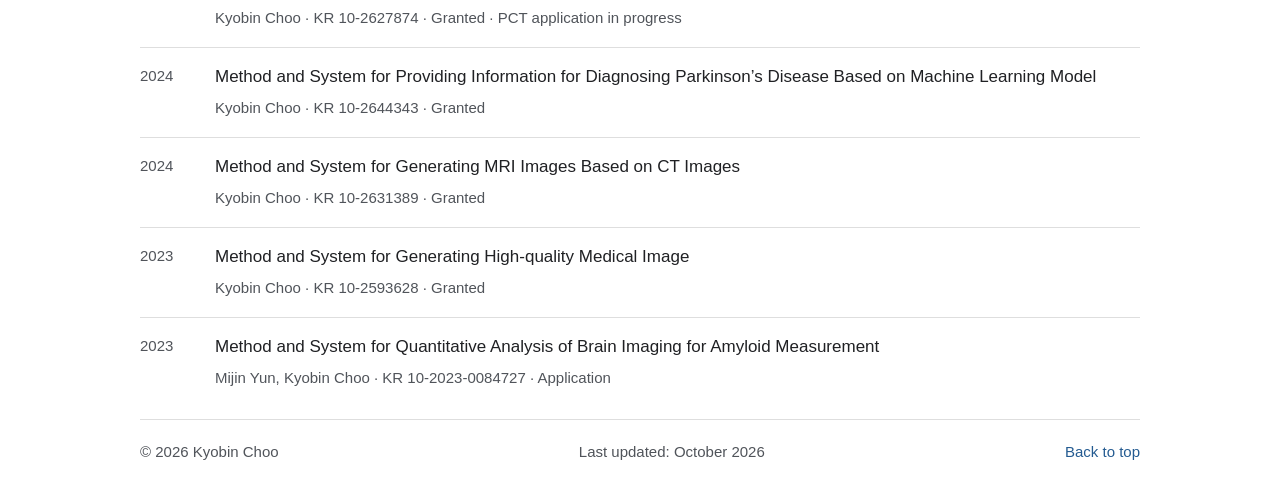
==== commit 992d6bd0: "Add Naver site verification tag" ====
--- a/index.html
+++ b/index.html
@@ -3,6 +3,7 @@
 <head>
   <meta charset="utf-8">
   <meta name="google-site-verification" content="lwbP52zw2mAEtaSDYHIpvFhYVwwRpRTz4ra7fILyFFc" />
+  <meta name="naver-site-verification" content="42dcbc67fce38e26dc5e028b9002aa9f6e8311c0" />
   <meta name="viewport" content="width=device-width, initial-scale=1">
   <meta name="description" content="Kyobin Choo is a Ph.D. student at Yonsei University researching controllable video generation, Schrödinger bridges, diffusion-like models, and medical image computing.">
   <meta name="theme-color" content="#ffffff">
